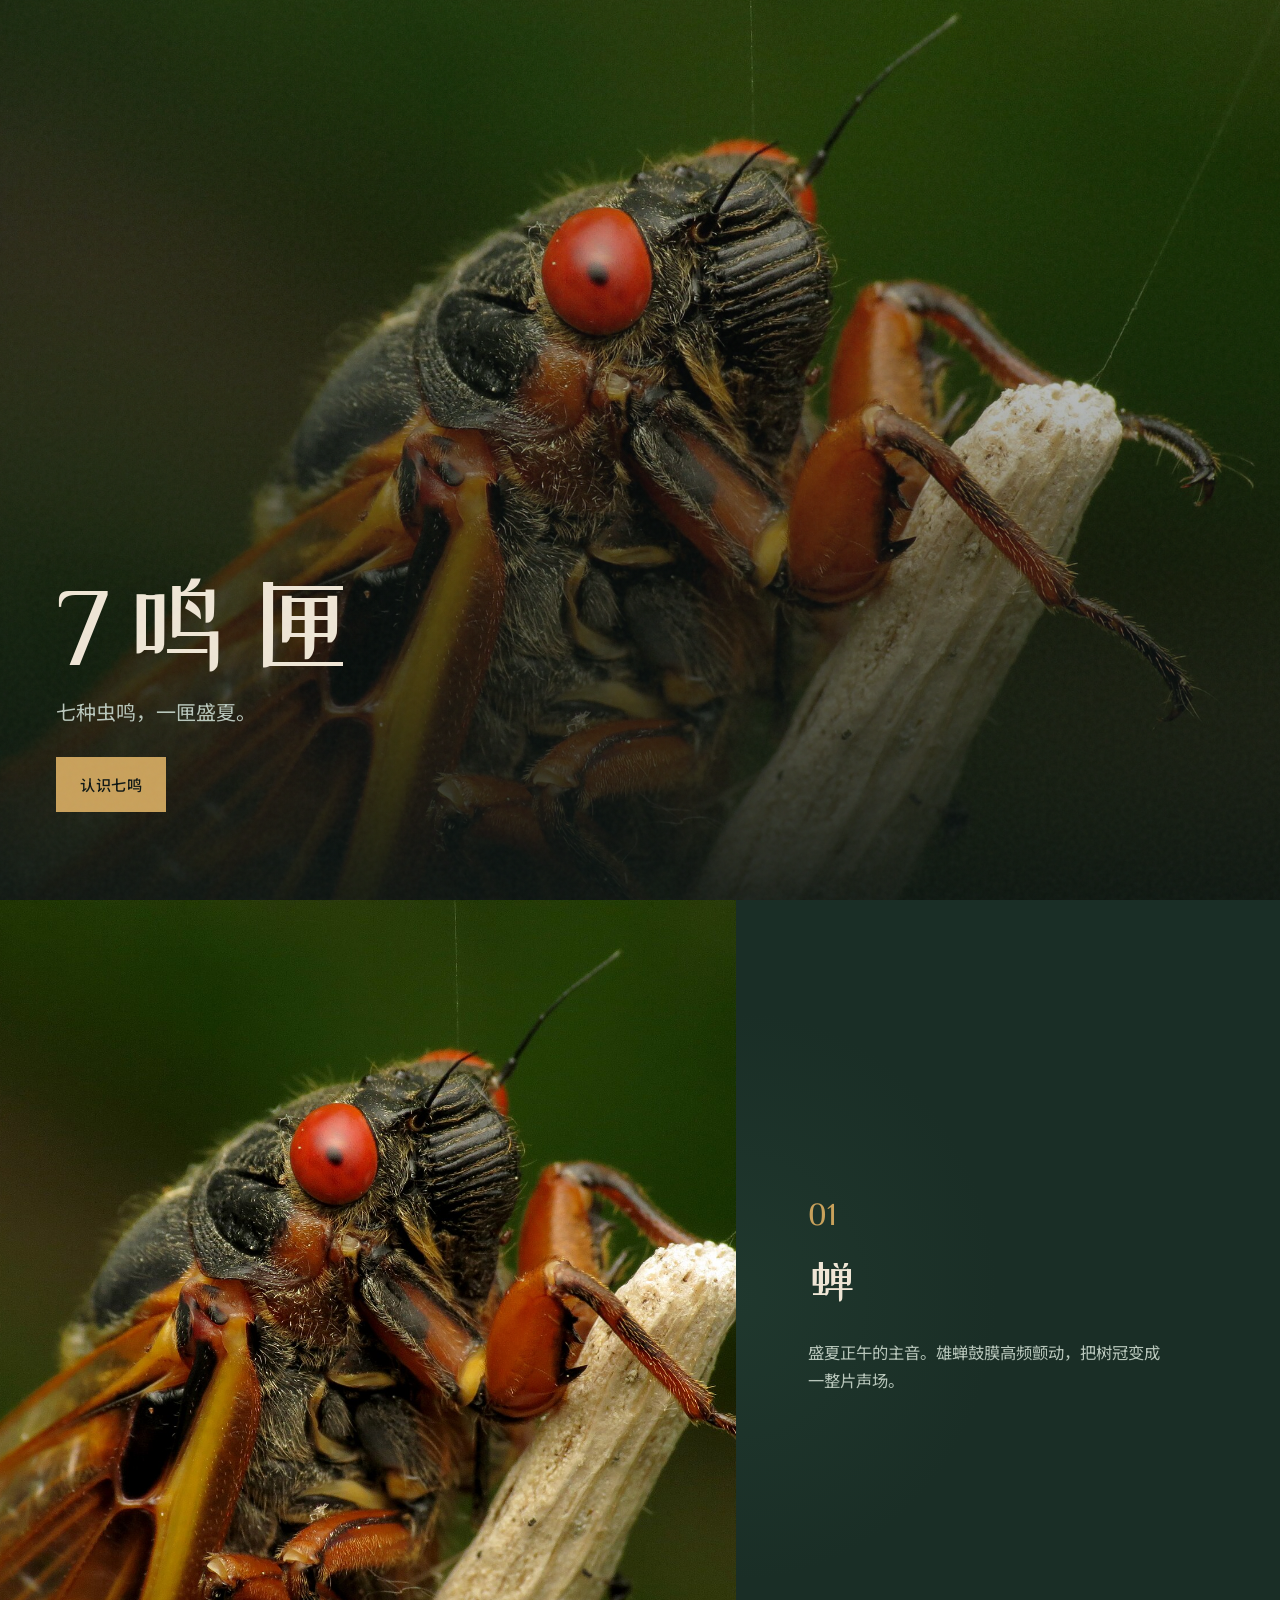
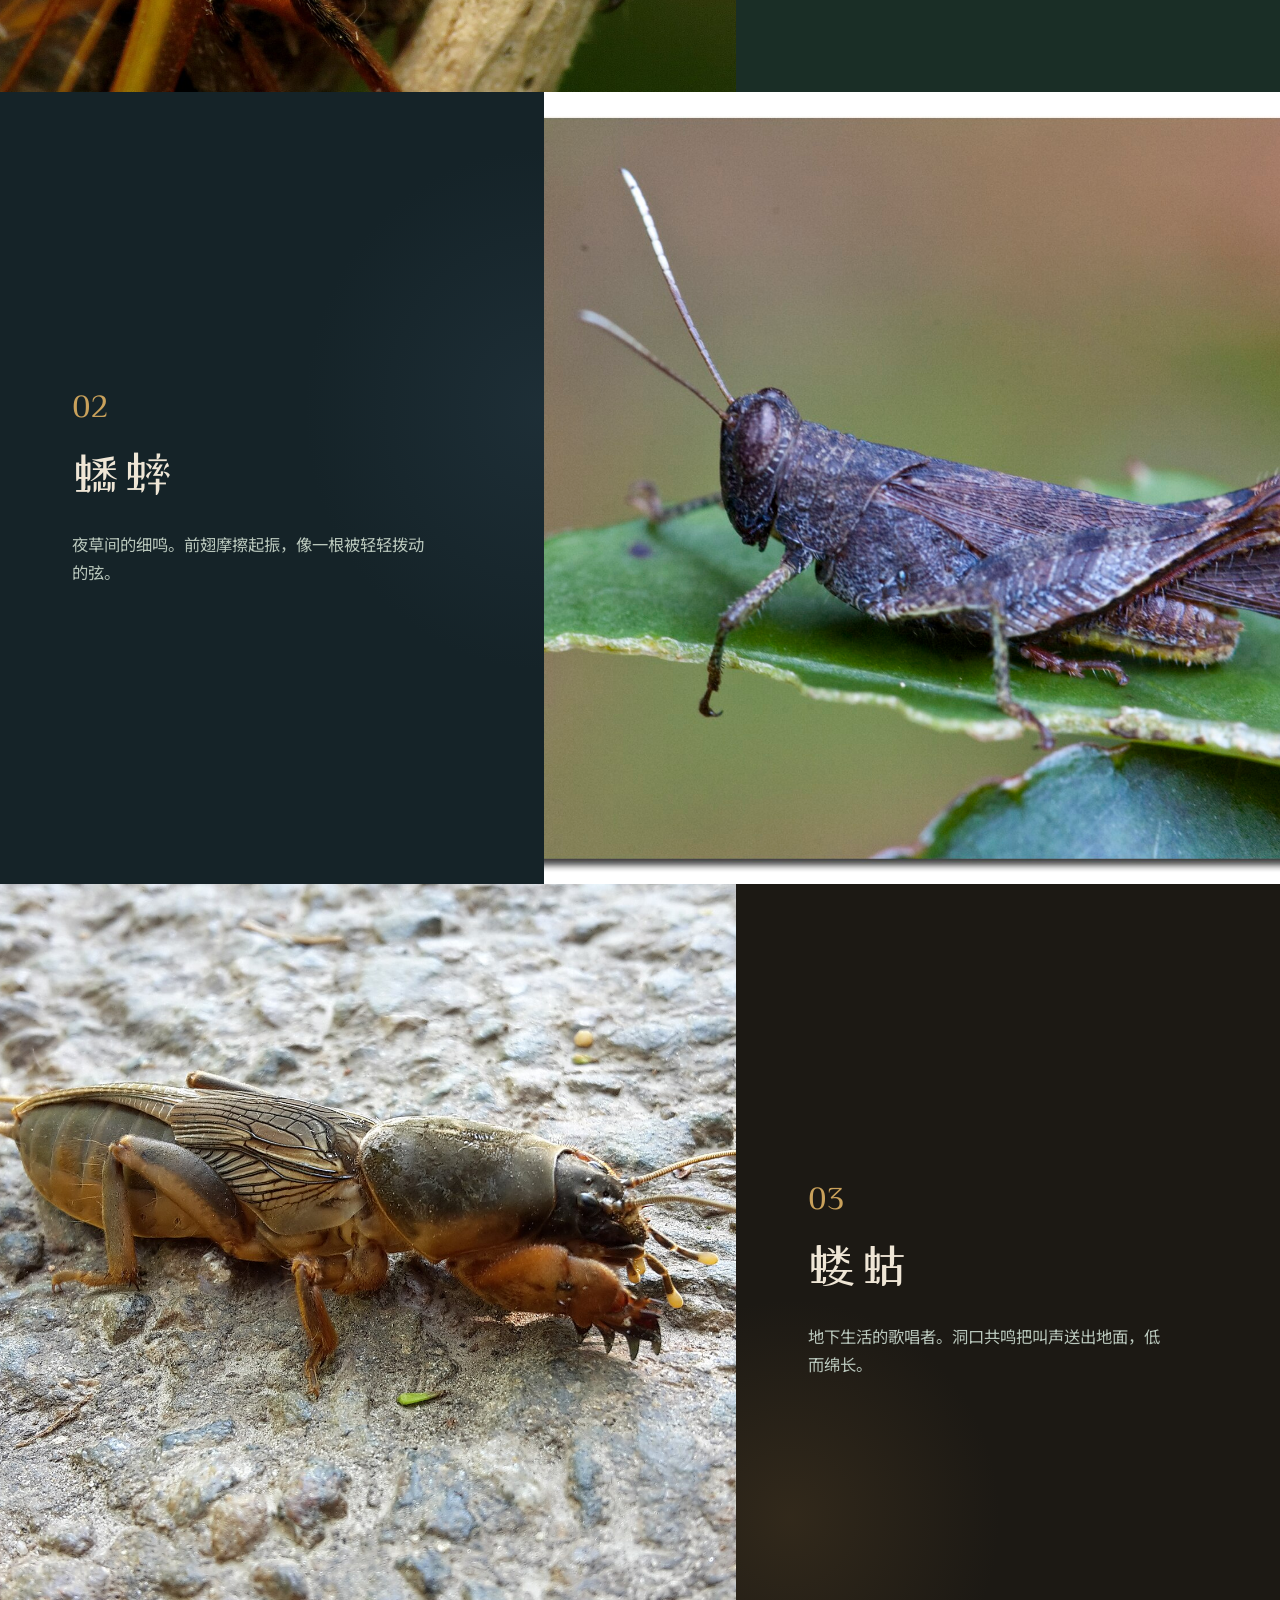
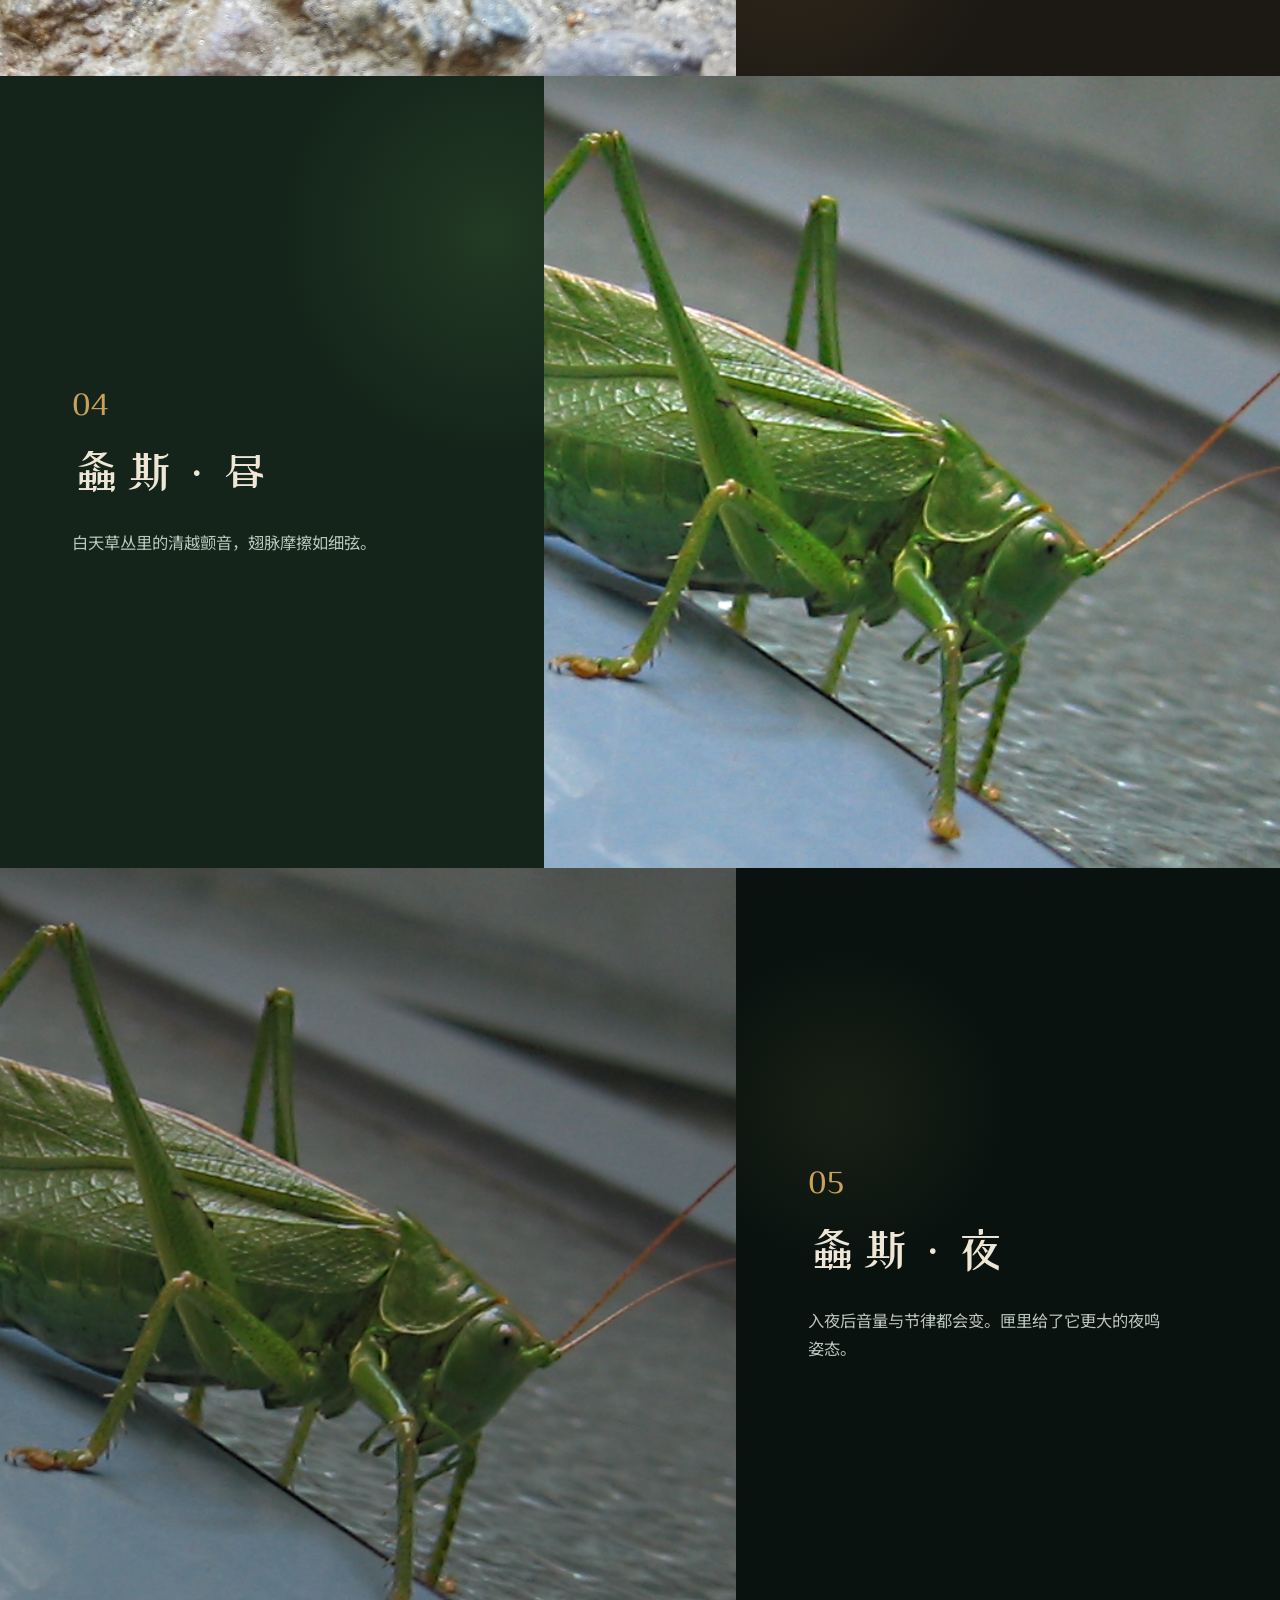
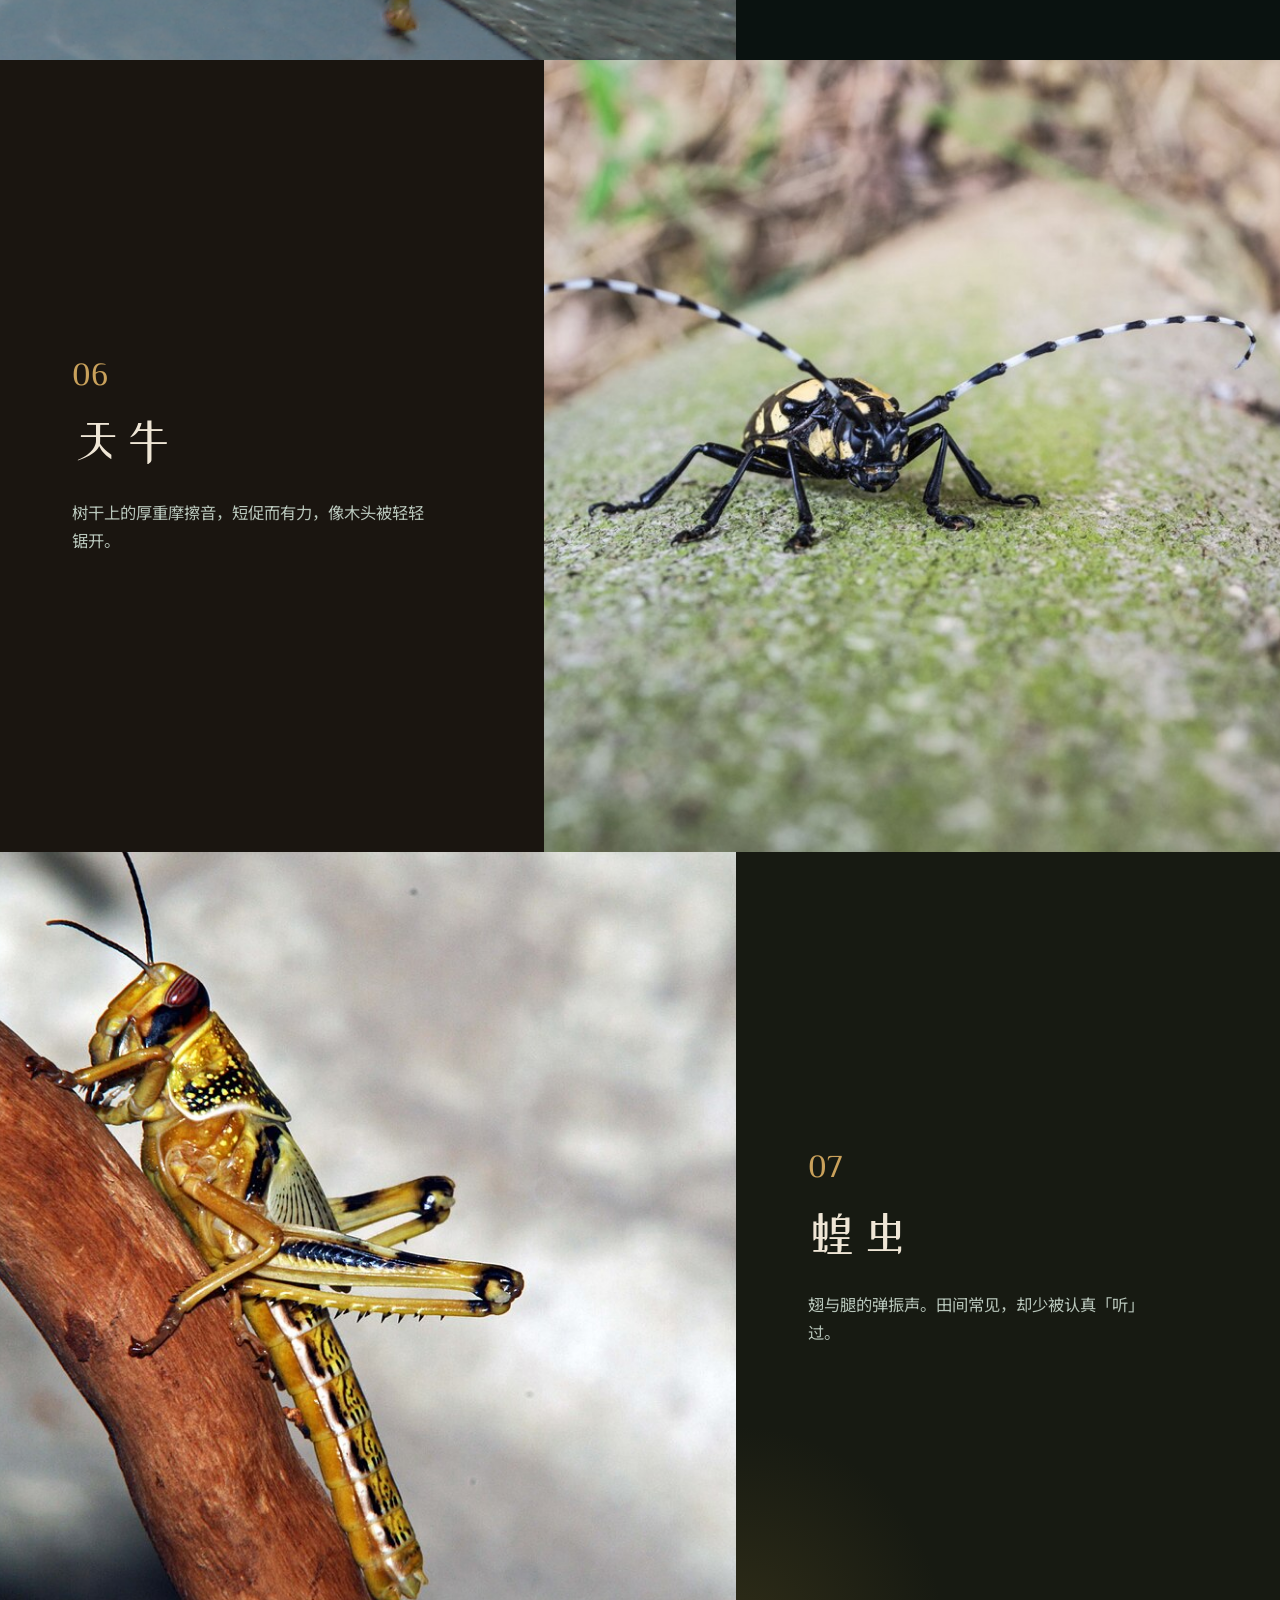
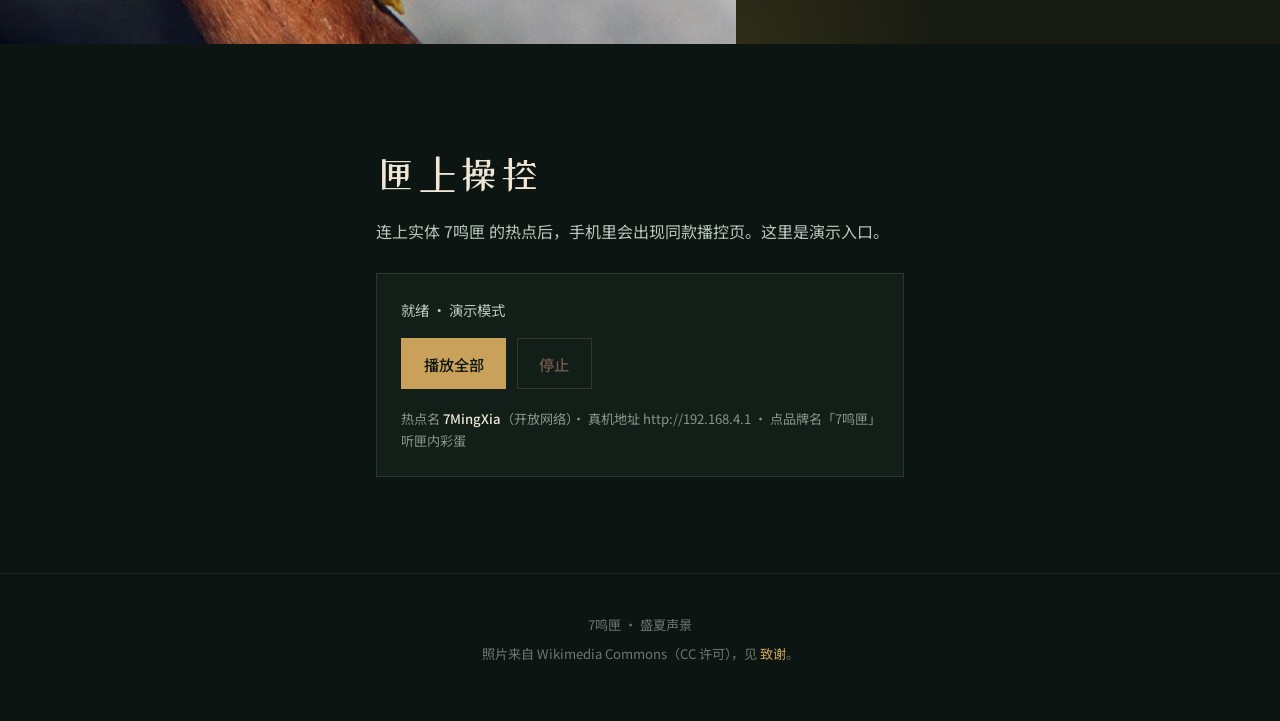
==== index.html @ 06024508 "Publish 7鸣匣 Cloudflare static site." ====
<!DOCTYPE html>
<html lang="zh-CN">
<head>
  <meta charset="UTF-8" />
  <meta name="viewport" content="width=device-width, initial-scale=1" />
  <meta name="description" content="7鸣匣 — 七种虫鸣的盛夏声景。认识蝉、蟋蟀、蝼蛄、螽斯、天牛与蝗虫。" />
  <title>7鸣匣</title>
  <link rel="preconnect" href="https://fonts.googleapis.com" />
  <link rel="preconnect" href="https://fonts.gstatic.com" crossorigin />
  <link href="https://fonts.googleapis.com/css2?family=Noto+Sans+SC:wght@400;500;600&family=ZCOOL+XiaoWei&display=swap" rel="stylesheet" />
  <link rel="stylesheet" href="styles.css" />
</head>
<body>
  <div class="grain" aria-hidden="true"></div>

  <header class="hero">
    <div class="hero-media" aria-hidden="true">
      <img src="images/hero.jpg" alt="" class="hero-img" width="1600" height="1200" />
    </div>
    <div class="hero-veil" aria-hidden="true"></div>
    <div class="hero-copy">
      <h1 class="brand">7鸣匣</h1>
      <p class="lede">七种虫鸣，一匣盛夏。</p>
      <a class="cta" href="#gallery">认识七鸣</a>
    </div>
  </header>

  <main id="gallery">
    <section class="chapter reveal" data-tone="warm">
      <figure class="chapter-visual">
        <img src="images/cicada.jpg" alt="蝉的特写" loading="lazy" width="1600" height="1200" />
      </figure>
      <div class="chapter-text">
        <p class="idx">01</p>
        <h2>蝉</h2>
        <p>盛夏正午的主音。雄蝉鼓膜高频颤动，把树冠变成一整片声场。</p>
      </div>
    </section>

    <section class="chapter chapter-flip reveal" data-tone="cool">
      <figure class="chapter-visual">
        <img src="images/cricket.jpg" alt="蟋蟀" loading="lazy" width="1600" height="1200" />
      </figure>
      <div class="chapter-text">
        <p class="idx">02</p>
        <h2>蟋蟀</h2>
        <p>夜草间的细鸣。前翅摩擦起振，像一根被轻轻拨动的弦。</p>
      </div>
    </section>

    <section class="chapter reveal" data-tone="earth">
      <figure class="chapter-visual">
        <img src="images/mole.jpg" alt="蝼蛄" loading="lazy" width="1600" height="1200" />
      </figure>
      <div class="chapter-text">
        <p class="idx">03</p>
        <h2>蝼蛄</h2>
        <p>地下生活的歌唱者。洞口共鸣把叫声送出地面，低而绵长。</p>
      </div>
    </section>

    <section class="chapter chapter-flip reveal" data-tone="leaf">
      <figure class="chapter-visual">
        <img src="images/katydid.jpg" alt="螽斯（昼）" loading="lazy" width="1600" height="1200" />
      </figure>
      <div class="chapter-text">
        <p class="idx">04</p>
        <h2>螽斯 · 昼</h2>
        <p>白天草丛里的清越颤音，翅脉摩擦如细弦。</p>
      </div>
    </section>

    <section class="chapter reveal night" data-tone="night">
      <figure class="chapter-visual">
        <img src="images/katydid_night.jpg" alt="螽斯（夜）" loading="lazy" width="1600" height="1200" />
      </figure>
      <div class="chapter-text">
        <p class="idx">05</p>
        <h2>螽斯 · 夜</h2>
        <p>入夜后音量与节律都会变。匣里给了它更大的夜鸣姿态。</p>
      </div>
    </section>

    <section class="chapter chapter-flip reveal" data-tone="bark">
      <figure class="chapter-visual">
        <img src="images/longhorn.jpg" alt="天牛" loading="lazy" width="1600" height="1200" />
      </figure>
      <div class="chapter-text">
        <p class="idx">06</p>
        <h2>天牛</h2>
        <p>树干上的厚重摩擦音，短促而有力，像木头被轻轻锯开。</p>
      </div>
    </section>

    <section class="chapter reveal" data-tone="field">
      <figure class="chapter-visual">
        <img src="images/locust.jpg" alt="蝗虫" loading="lazy" width="1600" height="1200" />
      </figure>
      <div class="chapter-text">
        <p class="idx">07</p>
        <h2>蝗虫</h2>
        <p>翅与腿的弹振声。田间常见，却少被认真「听」过。</p>
      </div>
    </section>

    <section class="esp-lab reveal" id="esp" aria-label="匣上操控演示">
      <h2>匣上操控</h2>
      <p class="esp-lead">连上实体 7鸣匣 的热点后，手机里会出现同款播控页。这里是演示入口。</p>
      <div class="esp-panel" role="group" aria-label="演示播控">
        <p class="esp-status" id="esp-status">就绪 · 演示模式</p>
        <div class="esp-row">
          <button type="button" class="esp-btn esp-primary" id="esp-play-all">播放全部</button>
          <button type="button" class="esp-btn esp-ghost" id="esp-stop" disabled>停止</button>
        </div>
        <p class="esp-hint">热点名 <strong>7MingXia</strong>（开放网络）· 真机地址 http://192.168.4.1 · 点品牌名「7鸣匣」听匣内彩蛋</p>
      </div>
    </section>
  </main>

  <footer class="site-foot">
    <p>7鸣匣 · 盛夏声景</p>
    <p class="credits">照片来自 Wikimedia Commons（CC 许可），见 <a href="credits.html">致谢</a>。</p>
  </footer>

  <script src="app.js"></script>
</body>
</html>
---- styles.css ----
:root {
  --ink: #0d1512;
  --moss: #1a2e26;
  --sand: #efe6d6;
  --mist: #b9c7bc;
  --amber: #c9a15b;
  --bark: #2a2218;
  --ease: cubic-bezier(0.22, 1, 0.36, 1);
}

* {
  box-sizing: border-box;
  margin: 0;
  padding: 0;
}

html {
  scroll-behavior: smooth;
}

body {
  font-family: "Noto Sans SC", "PingFang SC", "Hiragino Sans GB", sans-serif;
  color: var(--sand);
  background: var(--ink);
  line-height: 1.7;
  overflow-x: hidden;
}

img {
  display: block;
  width: 100%;
  height: 100%;
  object-fit: cover;
}

.grain {
  position: fixed;
  inset: 0;
  pointer-events: none;
  z-index: 40;
  opacity: 0.045;
  background-image: url("data:image/svg+xml,%3Csvg viewBox='0 0 200 200' xmlns='http://www.w3.org/2000/svg'%3E%3Cfilter id='n'%3E%3CfeTurbulence type='fractalNoise' baseFrequency='0.85' numOctaves='4' stitchTiles='stitch'/%3E%3C/filter%3E%3Crect width='100%25' height='100%25' filter='url(%23n)'/%3E%3C/svg%3E");
}

/* —— Hero: one composition, full-bleed —— */
.hero {
  position: relative;
  min-height: 100svh;
  display: flex;
  align-items: flex-end;
  padding: clamp(1.75rem, 5vw, 3.5rem);
  padding-bottom: clamp(3rem, 12vh, 5.5rem);
  isolation: isolate;
}

.hero-media {
  position: absolute;
  inset: 0;
  z-index: 0;
  overflow: hidden;
}

.hero-img {
  transform: scale(1.08);
  animation: hero-drift 22s var(--ease) infinite alternate;
}

@keyframes hero-drift {
  from { transform: scale(1.08) translate3d(0, 0, 0); }
  to { transform: scale(1.14) translate3d(-1.5%, -1%, 0); }
}

.hero-veil {
  position: absolute;
  inset: 0;
  z-index: 1;
  background:
    linear-gradient(to top, rgba(13, 21, 18, 0.92) 0%, rgba(13, 21, 18, 0.45) 42%, rgba(13, 21, 18, 0.15) 70%, transparent 100%),
    linear-gradient(120deg, rgba(26, 46, 38, 0.35), transparent 50%);
}

.hero-copy {
  position: relative;
  z-index: 2;
  max-width: 28rem;
}

.brand {
  font-family: "ZCOOL XiaoWei", "Songti SC", serif;
  font-size: clamp(3.6rem, 15vw, 7rem);
  font-weight: 400;
  letter-spacing: 0.1em;
  line-height: 1;
  color: var(--sand);
  text-shadow: 0 2px 40px rgba(0, 0, 0, 0.35);
  animation: brand-in 1.1s var(--ease) both;
}

.lede {
  margin-top: 1.1rem;
  font-size: clamp(1.05rem, 2.4vw, 1.25rem);
  color: var(--mist);
  font-weight: 400;
  animation: brand-in 1.1s var(--ease) 0.12s both;
}

.cta {
  display: inline-block;
  margin-top: 1.75rem;
  padding: 0.9rem 1.5rem;
  background: var(--amber);
  color: var(--ink);
  text-decoration: none;
  font-weight: 500;
  font-size: 0.95rem;
  letter-spacing: 0.04em;
  transition: transform 0.2s var(--ease), background 0.2s;
  animation: brand-in 1.1s var(--ease) 0.22s both;
}

.cta:hover {
  background: #d9b36a;
  transform: translateY(-2px);
}

.cta:active {
  transform: scale(0.98);
}

@keyframes brand-in {
  from {
    opacity: 0;
    transform: translateY(18px);
  }
  to {
    opacity: 1;
    transform: translateY(0);
  }
}

/* —— Chapters: photo + text, not cards —— */
.chapter {
  display: grid;
  grid-template-columns: 1.15fr 0.85fr;
  min-height: min(88vh, 52rem);
  background: var(--ink);
}

.chapter-flip {
  direction: rtl;
}

.chapter-flip > * {
  direction: ltr;
}

.chapter-visual {
  position: relative;
  min-height: 22rem;
  overflow: hidden;
}

.chapter-visual img {
  transition: transform 1.4s var(--ease);
}

.chapter.reveal.is-in .chapter-visual img {
  transform: scale(1.04);
}

.chapter-text {
  display: flex;
  flex-direction: column;
  justify-content: center;
  padding: clamp(2rem, 6vw, 4.5rem);
  background:
    radial-gradient(ellipse 80% 60% at 0% 50%, rgba(42, 74, 60, 0.35), transparent 60%),
    var(--moss);
}

.chapter[data-tone="cool"] .chapter-text {
  background:
    radial-gradient(ellipse 80% 60% at 100% 40%, rgba(40, 60, 72, 0.45), transparent 55%),
    #152328;
}

.chapter[data-tone="earth"] .chapter-text {
  background:
    radial-gradient(ellipse 70% 50% at 10% 80%, rgba(90, 70, 40, 0.35), transparent 55%),
    #1c1914;
}

.chapter[data-tone="leaf"] .chapter-text {
  background:
    radial-gradient(ellipse 70% 50% at 90% 20%, rgba(55, 90, 50, 0.4), transparent 55%),
    #14241a;
}

.chapter.night .chapter-text {
  background:
    radial-gradient(ellipse 60% 40% at 20% 30%, rgba(80, 90, 40, 0.2), transparent 50%),
    #0a1210;
}

.chapter.night .chapter-visual img {
  filter: brightness(0.72) saturate(0.85) hue-rotate(-8deg);
}

.chapter[data-tone="bark"] .chapter-text {
  background: #1a1510;
}

.chapter[data-tone="field"] .chapter-text {
  background:
    radial-gradient(ellipse 70% 50% at 0% 100%, rgba(110, 95, 40, 0.28), transparent 55%),
    #171a12;
}

.idx {
  font-family: "ZCOOL XiaoWei", serif;
  font-size: 2rem;
  color: var(--amber);
  line-height: 1;
  margin-bottom: 0.75rem;
}

.chapter-text h2 {
  font-family: "ZCOOL XiaoWei", serif;
  font-size: clamp(2rem, 4.5vw, 3rem);
  font-weight: 400;
  letter-spacing: 0.06em;
  margin-bottom: 1rem;
}

.chapter-text p:not(.idx) {
  color: var(--mist);
  max-width: 22rem;
  font-size: 1.02rem;
}

.reveal {
  opacity: 0;
  transform: translateY(28px);
  transition: opacity 0.9s var(--ease), transform 0.9s var(--ease);
}

.reveal.is-in {
  opacity: 1;
  transform: translateY(0);
}

/* —— ESP demo panel (interactive → panel ok) —— */
.esp-lab {
  padding: clamp(3.5rem, 10vw, 6rem) clamp(1.5rem, 5vw, 3.5rem);
  max-width: 40rem;
  margin: 0 auto;
  text-align: left;
}

.esp-lab h2 {
  font-family: "ZCOOL XiaoWei", serif;
  font-size: clamp(1.9rem, 4vw, 2.5rem);
  font-weight: 400;
  margin-bottom: 0.6rem;
}

.esp-lead {
  color: var(--mist);
  margin-bottom: 1.75rem;
}

.esp-panel {
  padding: 1.5rem;
  background: rgba(20, 32, 26, 0.85);
  border: 1px solid rgba(197, 212, 203, 0.14);
}

.esp-status {
  font-size: 0.9rem;
  color: var(--mist);
  min-height: 1.4em;
  margin-bottom: 1rem;
}

.esp-row {
  display: flex;
  flex-wrap: wrap;
  gap: 0.65rem;
}

.esp-btn {
  appearance: none;
  border: 1px solid transparent;
  cursor: pointer;
  font-family: inherit;
  font-size: 0.95rem;
  font-weight: 500;
  padding: 0.85rem 1.35rem;
  transition: background 0.2s, color 0.2s, border-color 0.2s, transform 0.15s;
}

.esp-btn:active {
  transform: scale(0.98);
}

.esp-primary {
  background: var(--amber);
  color: var(--ink);
}

.esp-primary:hover {
  background: #d9b36a;
}

.esp-ghost {
  background: transparent;
  color: #e8a090;
  border-color: rgba(232, 160, 144, 0.4);
}

.esp-ghost:disabled {
  opacity: 0.45;
  cursor: not-allowed;
}

.esp-hint {
  margin-top: 1.15rem;
  font-size: 0.82rem;
  color: rgba(185, 199, 188, 0.7);
}

.esp-hint strong {
  color: var(--sand);
  font-weight: 500;
}

.site-foot {
  padding: 2.5rem clamp(1.5rem, 5vw, 3.5rem) 3.5rem;
  text-align: center;
  color: rgba(185, 199, 188, 0.55);
  font-size: 0.82rem;
  border-top: 1px solid rgba(197, 212, 203, 0.08);
}

.site-foot .credits {
  margin-top: 0.4rem;
}

.site-foot a {
  color: var(--amber);
  text-decoration: none;
}

.site-foot a:hover {
  text-decoration: underline;
}

@media (max-width: 860px) {
  .chapter,
  .chapter-flip {
    grid-template-columns: 1fr;
    direction: ltr;
    min-height: auto;
  }

  .chapter-visual {
    min-height: 55vw;
    max-height: 22rem;
  }
}

@media (prefers-reduced-motion: reduce) {
  .hero-img,
  .brand,
  .lede,
  .cta,
  .reveal,
  .chapter-visual img {
    animation: none !important;
    transition: none !important;
    opacity: 1 !important;
    transform: none !important;
  }
}
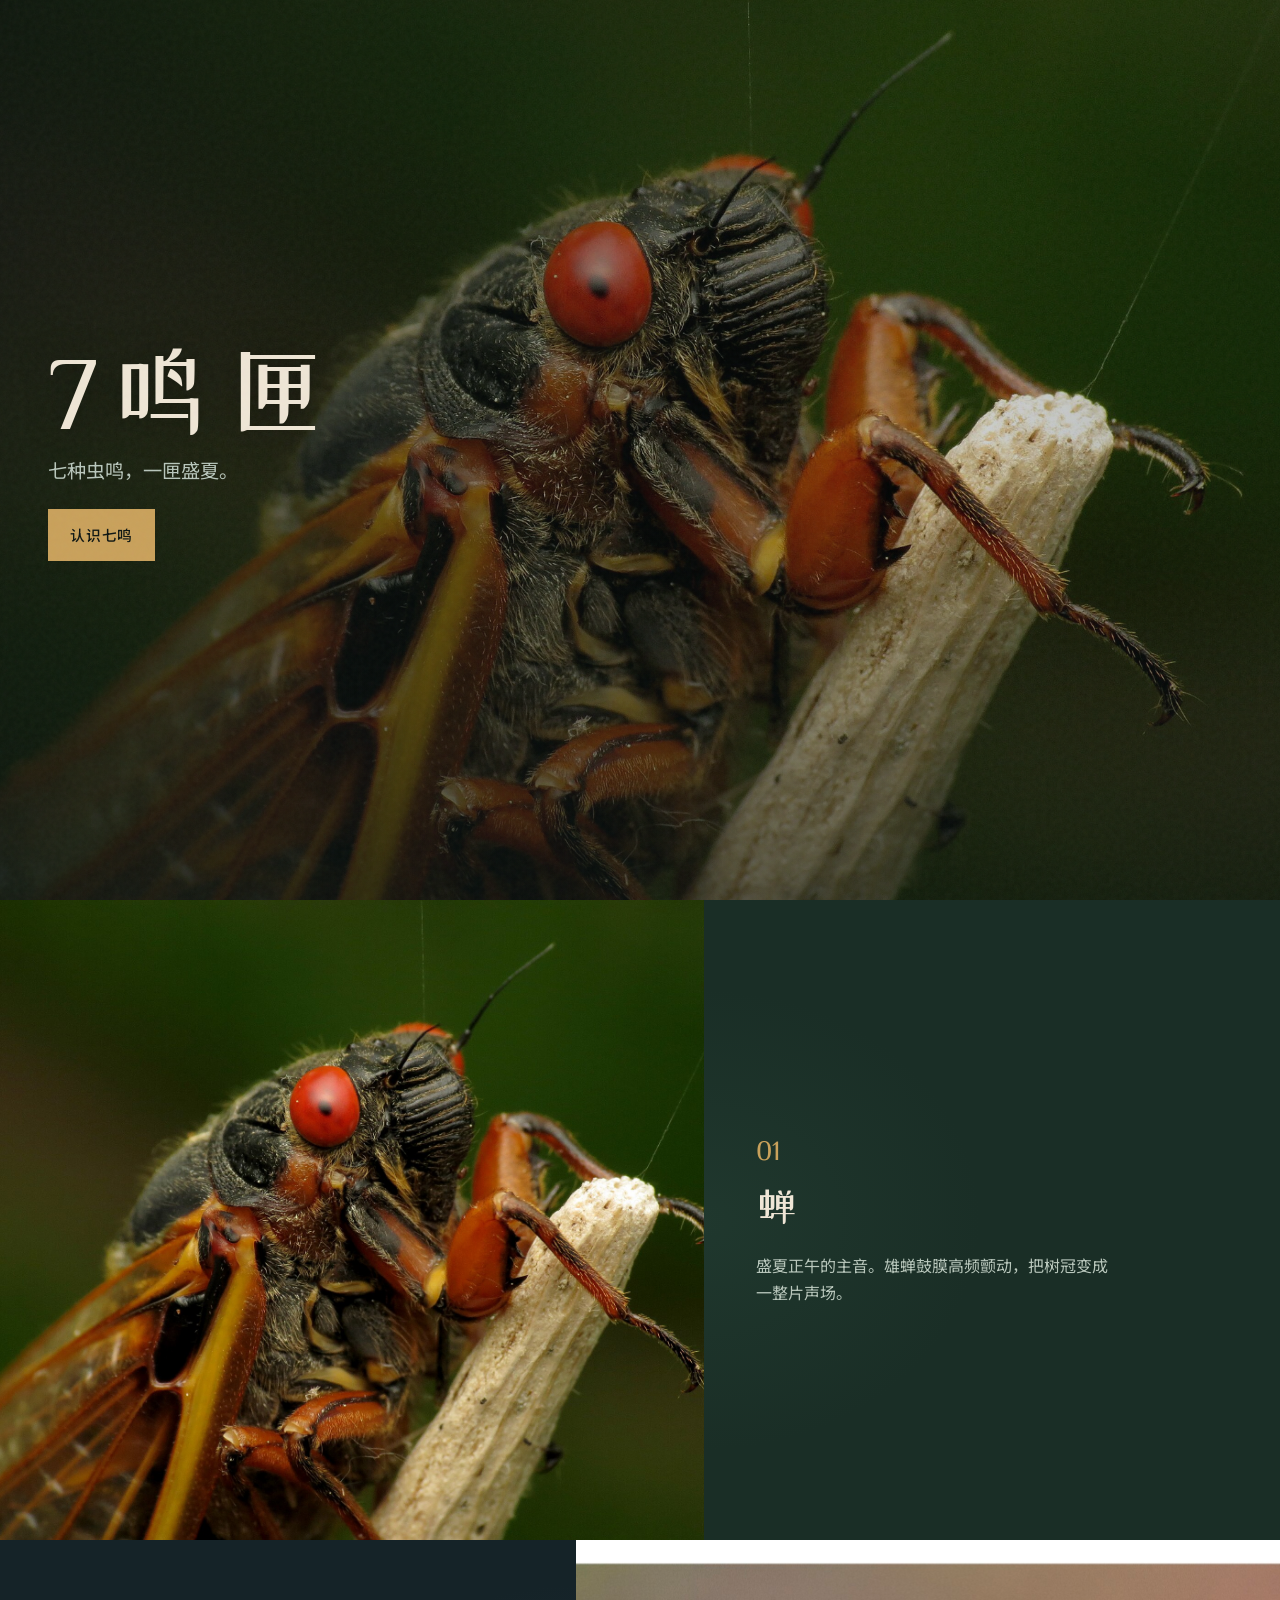
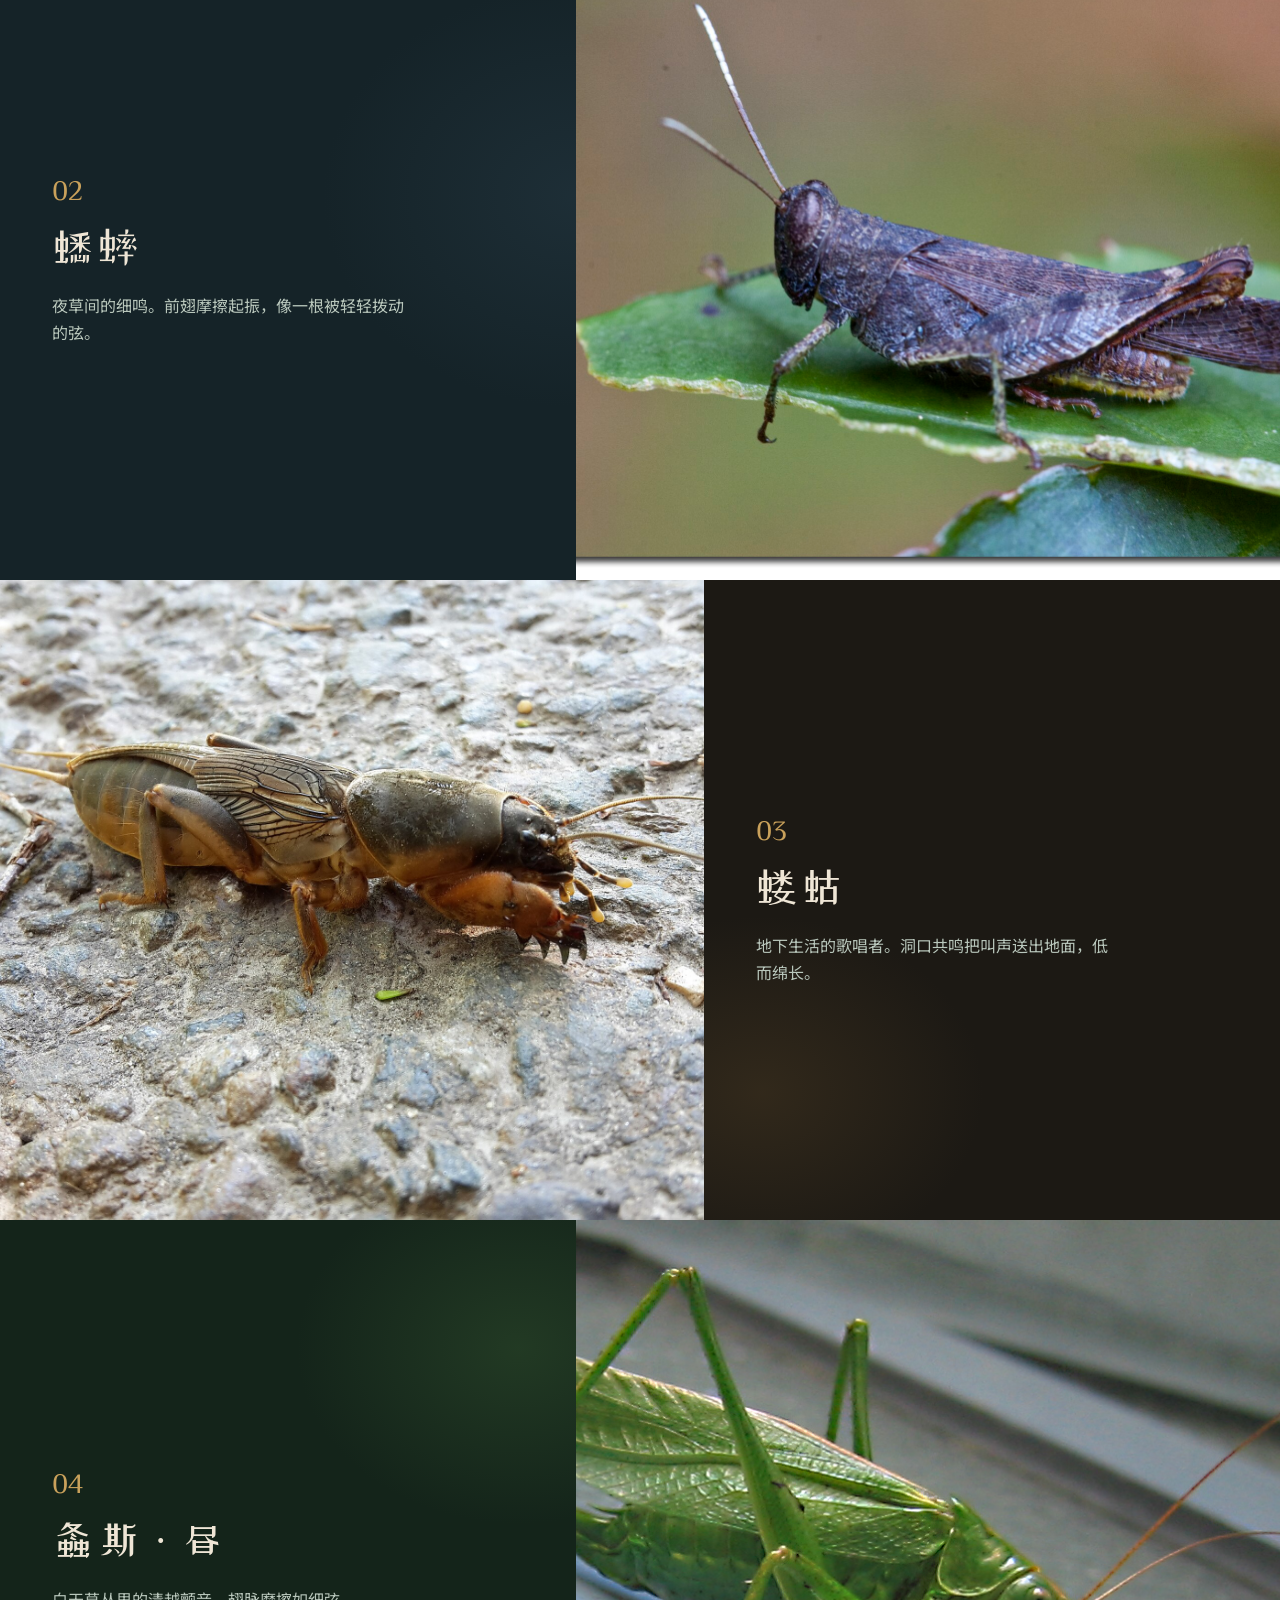
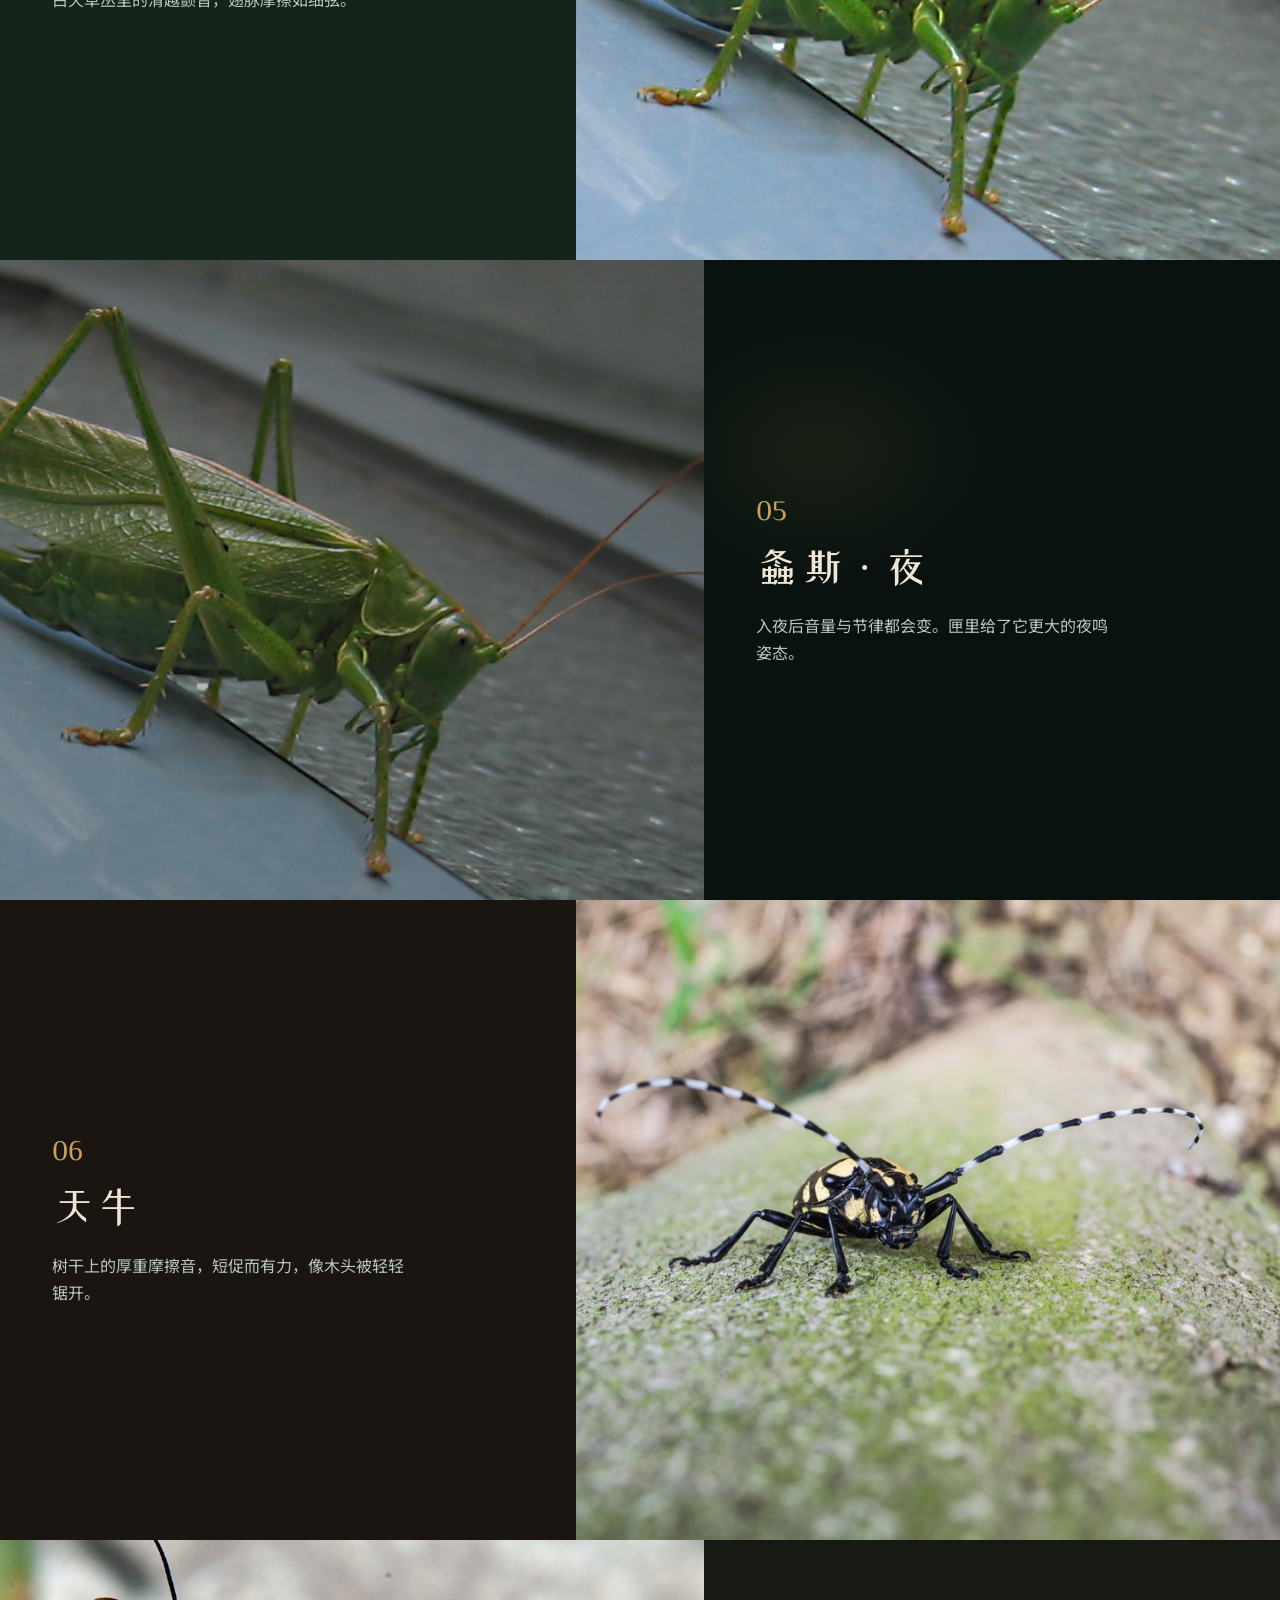
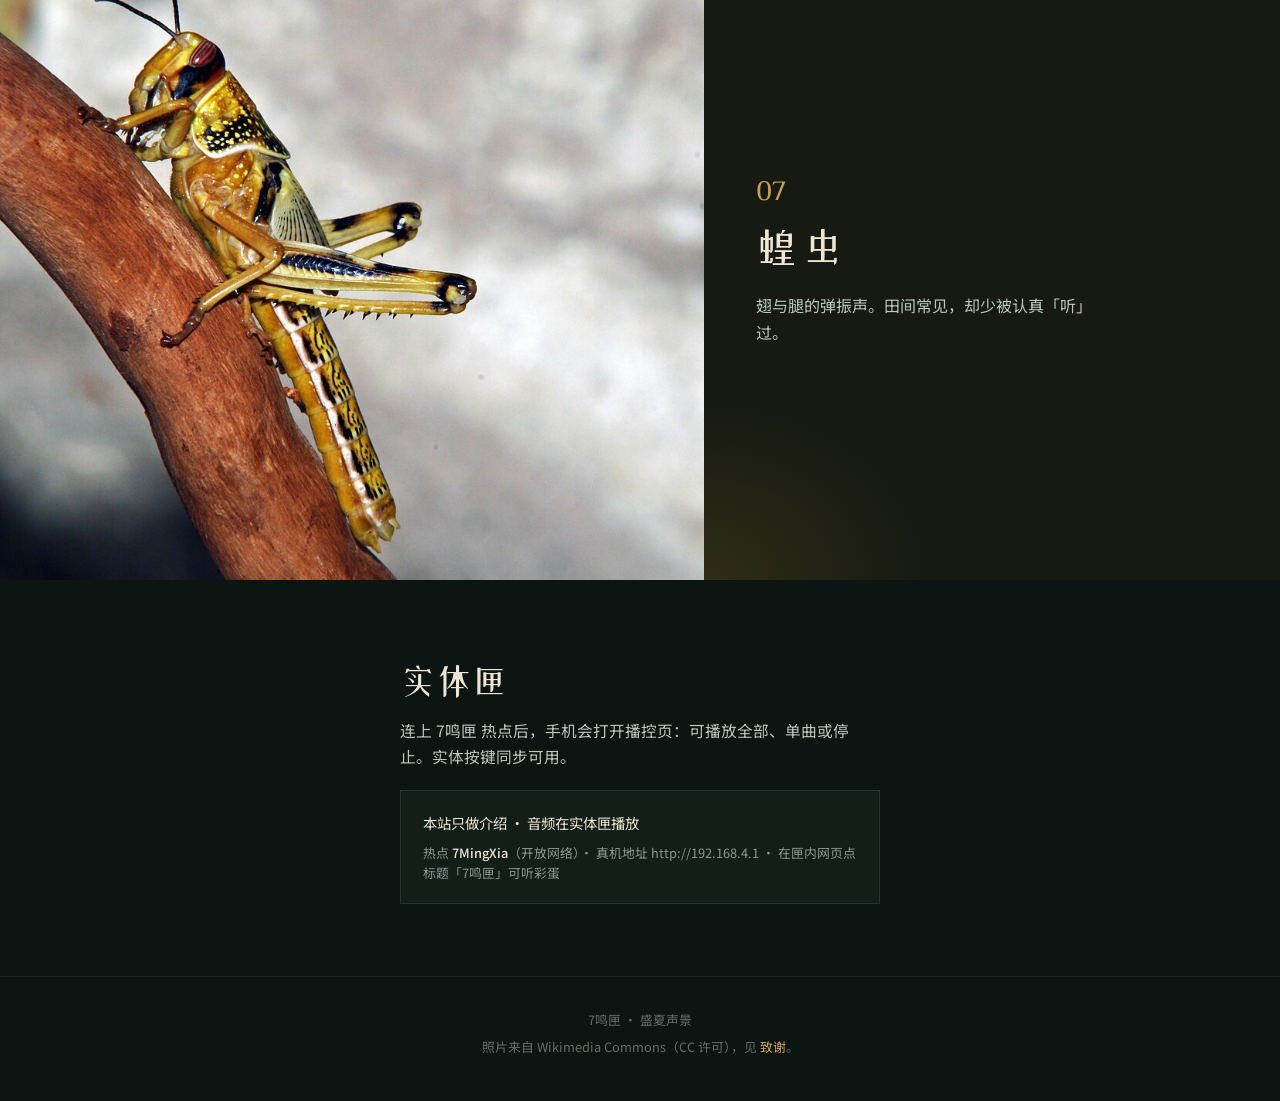
==== commit 1e234b57: "Tighten hero and gallery layout; simplify device section." ====
--- a/index.html
+++ b/index.html
@@ -103,16 +103,12 @@
       </div>
     </section>
 
-    <section class="esp-lab reveal" id="esp" aria-label="匣上操控演示">
-      <h2>匣上操控</h2>
-      <p class="esp-lead">连上实体 7鸣匣 的热点后，手机里会出现同款播控页。这里是演示入口。</p>
-      <div class="esp-panel" role="group" aria-label="演示播控">
-        <p class="esp-status" id="esp-status">就绪 · 演示模式</p>
-        <div class="esp-row">
-          <button type="button" class="esp-btn esp-primary" id="esp-play-all">播放全部</button>
-          <button type="button" class="esp-btn esp-ghost" id="esp-stop" disabled>停止</button>
-        </div>
-        <p class="esp-hint">热点名 <strong>7MingXia</strong>（开放网络）· 真机地址 http://192.168.4.1 · 点品牌名「7鸣匣」听匣内彩蛋</p>
+    <section class="esp-lab reveal" id="esp" aria-label="实体匣">
+      <h2>实体匣</h2>
+      <p class="esp-lead">连上 7鸣匣 热点后，手机会打开播控页：可播放全部、单曲或停止。实体按键同步可用。</p>
+      <div class="esp-panel" role="group" aria-label="连接说明">
+        <p class="esp-status" id="esp-status">本站只做介绍 · 音频在实体匣播放</p>
+        <p class="esp-hint">热点 <strong>7MingXia</strong>（开放网络）· 真机地址 http://192.168.4.1 · 在匣内网页点标题「7鸣匣」可听彩蛋</p>
       </div>
     </section>
   </main>
--- a/styles.css
+++ b/styles.css
@@ -4,7 +4,6 @@
   --sand: #efe6d6;
   --mist: #b9c7bc;
   --amber: #c9a15b;
-  --bark: #2a2218;
   --ease: cubic-bezier(0.22, 1, 0.36, 1);
 }
 
@@ -22,7 +21,7 @@
   font-family: "Noto Sans SC", "PingFang SC", "Hiragino Sans GB", sans-serif;
   color: var(--sand);
   background: var(--ink);
-  line-height: 1.7;
+  line-height: 1.65;
   overflow-x: hidden;
 }
 
@@ -38,18 +37,17 @@
   inset: 0;
   pointer-events: none;
   z-index: 40;
-  opacity: 0.045;
+  opacity: 0.04;
   background-image: url("data:image/svg+xml,%3Csvg viewBox='0 0 200 200' xmlns='http://www.w3.org/2000/svg'%3E%3Cfilter id='n'%3E%3CfeTurbulence type='fractalNoise' baseFrequency='0.85' numOctaves='4' stitchTiles='stitch'/%3E%3C/filter%3E%3Crect width='100%25' height='100%25' filter='url(%23n)'/%3E%3C/svg%3E");
 }
 
-/* —— Hero: one composition, full-bleed —— */
+/* Hero: full-bleed photo + brand mid-frame (no empty lower strip) */
 .hero {
   position: relative;
   min-height: 100svh;
   display: flex;
-  align-items: flex-end;
-  padding: clamp(1.75rem, 5vw, 3.5rem);
-  padding-bottom: clamp(3rem, 12vh, 5.5rem);
+  align-items: center;
+  padding: clamp(1.5rem, 5vw, 3rem);
   isolation: isolate;
 }
 
@@ -61,13 +59,14 @@
 }
 
 .hero-img {
-  transform: scale(1.08);
-  animation: hero-drift 22s var(--ease) infinite alternate;
+  object-position: center 35%;
+  transform: scale(1.06);
+  animation: hero-drift 24s var(--ease) infinite alternate;
 }
 
 @keyframes hero-drift {
-  from { transform: scale(1.08) translate3d(0, 0, 0); }
-  to { transform: scale(1.14) translate3d(-1.5%, -1%, 0); }
+  from { transform: scale(1.06) translate3d(0, 0, 0); }
+  to { transform: scale(1.12) translate3d(-1.2%, -0.8%, 0); }
 }
 
 .hero-veil {
@@ -75,47 +74,47 @@
   inset: 0;
   z-index: 1;
   background:
-    linear-gradient(to top, rgba(13, 21, 18, 0.92) 0%, rgba(13, 21, 18, 0.45) 42%, rgba(13, 21, 18, 0.15) 70%, transparent 100%),
-    linear-gradient(120deg, rgba(26, 46, 38, 0.35), transparent 50%);
+    linear-gradient(105deg, rgba(13, 21, 18, 0.78) 0%, rgba(13, 21, 18, 0.42) 42%, rgba(13, 21, 18, 0.2) 70%, rgba(13, 21, 18, 0.35) 100%),
+    linear-gradient(to top, rgba(13, 21, 18, 0.55) 0%, transparent 45%);
 }
 
 .hero-copy {
   position: relative;
   z-index: 2;
-  max-width: 28rem;
+  max-width: 26rem;
 }
 
 .brand {
   font-family: "ZCOOL XiaoWei", "Songti SC", serif;
-  font-size: clamp(3.6rem, 15vw, 7rem);
+  font-size: clamp(3.8rem, 14vw, 6.5rem);
   font-weight: 400;
   letter-spacing: 0.1em;
-  line-height: 1;
+  line-height: 0.98;
   color: var(--sand);
-  text-shadow: 0 2px 40px rgba(0, 0, 0, 0.35);
-  animation: brand-in 1.1s var(--ease) both;
+  text-shadow: 0 2px 36px rgba(0, 0, 0, 0.4);
+  animation: brand-in 1s var(--ease) both;
 }
 
 .lede {
-  margin-top: 1.1rem;
-  font-size: clamp(1.05rem, 2.4vw, 1.25rem);
+  margin-top: 0.85rem;
+  font-size: clamp(1.05rem, 2.2vw, 1.2rem);
   color: var(--mist);
   font-weight: 400;
-  animation: brand-in 1.1s var(--ease) 0.12s both;
+  animation: brand-in 1s var(--ease) 0.1s both;
 }
 
 .cta {
   display: inline-block;
-  margin-top: 1.75rem;
-  padding: 0.9rem 1.5rem;
+  margin-top: 1.4rem;
+  padding: 0.85rem 1.4rem;
   background: var(--amber);
   color: var(--ink);
   text-decoration: none;
   font-weight: 500;
-  font-size: 0.95rem;
+  font-size: 0.92rem;
   letter-spacing: 0.04em;
   transition: transform 0.2s var(--ease), background 0.2s;
-  animation: brand-in 1.1s var(--ease) 0.22s both;
+  animation: brand-in 1s var(--ease) 0.18s both;
 }
 
 .cta:hover {
@@ -130,7 +129,7 @@
 @keyframes brand-in {
   from {
     opacity: 0;
-    transform: translateY(18px);
+    transform: translateY(14px);
   }
   to {
     opacity: 1;
@@ -138,11 +137,11 @@
   }
 }
 
-/* —— Chapters: photo + text, not cards —— */
+/* Chapters */
 .chapter {
   display: grid;
-  grid-template-columns: 1.15fr 0.85fr;
-  min-height: min(88vh, 52rem);
+  grid-template-columns: 1.1fr 0.9fr;
+  min-height: min(72vh, 40rem);
   background: var(--ink);
 }
 
@@ -156,23 +155,23 @@
 
 .chapter-visual {
   position: relative;
-  min-height: 22rem;
+  min-height: 18rem;
   overflow: hidden;
 }
 
 .chapter-visual img {
-  transition: transform 1.4s var(--ease);
+  transition: transform 1.3s var(--ease);
 }
 
 .chapter.reveal.is-in .chapter-visual img {
-  transform: scale(1.04);
+  transform: scale(1.03);
 }
 
 .chapter-text {
   display: flex;
   flex-direction: column;
   justify-content: center;
-  padding: clamp(2rem, 6vw, 4.5rem);
+  padding: clamp(1.75rem, 5vw, 3.25rem);
   background:
     radial-gradient(ellipse 80% 60% at 0% 50%, rgba(42, 74, 60, 0.35), transparent 60%),
     var(--moss);
@@ -218,30 +217,30 @@
 
 .idx {
   font-family: "ZCOOL XiaoWei", serif;
-  font-size: 2rem;
+  font-size: 1.75rem;
   color: var(--amber);
   line-height: 1;
-  margin-bottom: 0.75rem;
+  margin-bottom: 0.55rem;
 }
 
 .chapter-text h2 {
   font-family: "ZCOOL XiaoWei", serif;
-  font-size: clamp(2rem, 4.5vw, 3rem);
+  font-size: clamp(1.85rem, 4vw, 2.6rem);
   font-weight: 400;
   letter-spacing: 0.06em;
-  margin-bottom: 1rem;
+  margin-bottom: 0.75rem;
 }
 
 .chapter-text p:not(.idx) {
   color: var(--mist);
   max-width: 22rem;
-  font-size: 1.02rem;
+  font-size: 1rem;
 }
 
 .reveal {
   opacity: 0;
-  transform: translateY(28px);
-  transition: opacity 0.9s var(--ease), transform 0.9s var(--ease);
+  transform: translateY(22px);
+  transition: opacity 0.85s var(--ease), transform 0.85s var(--ease);
 }
 
 .reveal.is-in {
@@ -249,84 +248,41 @@
   transform: translateY(0);
 }
 
-/* —— ESP demo panel (interactive → panel ok) —— */
 .esp-lab {
-  padding: clamp(3.5rem, 10vw, 6rem) clamp(1.5rem, 5vw, 3.5rem);
-  max-width: 40rem;
+  padding: clamp(2.75rem, 8vw, 4.5rem) clamp(1.35rem, 5vw, 3rem);
+  max-width: 36rem;
   margin: 0 auto;
-  text-align: left;
 }
 
 .esp-lab h2 {
   font-family: "ZCOOL XiaoWei", serif;
-  font-size: clamp(1.9rem, 4vw, 2.5rem);
+  font-size: clamp(1.7rem, 3.5vw, 2.2rem);
   font-weight: 400;
-  margin-bottom: 0.6rem;
+  margin-bottom: 0.5rem;
 }
 
 .esp-lead {
   color: var(--mist);
-  margin-bottom: 1.75rem;
+  margin-bottom: 1.25rem;
+  font-size: 0.98rem;
 }
 
 .esp-panel {
-  padding: 1.5rem;
-  background: rgba(20, 32, 26, 0.85);
-  border: 1px solid rgba(197, 212, 203, 0.14);
+  padding: 1.25rem 1.35rem;
+  background: rgba(20, 32, 26, 0.9);
+  border: 1px solid rgba(197, 212, 203, 0.12);
 }
 
 .esp-status {
   font-size: 0.9rem;
-  color: var(--mist);
-  min-height: 1.4em;
-  margin-bottom: 1rem;
-}
-
-.esp-row {
-  display: flex;
-  flex-wrap: wrap;
-  gap: 0.65rem;
-}
-
-.esp-btn {
-  appearance: none;
-  border: 1px solid transparent;
-  cursor: pointer;
-  font-family: inherit;
-  font-size: 0.95rem;
-  font-weight: 500;
-  padding: 0.85rem 1.35rem;
-  transition: background 0.2s, color 0.2s, border-color 0.2s, transform 0.15s;
-}
-
-.esp-btn:active {
-  transform: scale(0.98);
-}
-
-.esp-primary {
-  background: var(--amber);
-  color: var(--ink);
-}
-
-.esp-primary:hover {
-  background: #d9b36a;
-}
-
-.esp-ghost {
-  background: transparent;
-  color: #e8a090;
-  border-color: rgba(232, 160, 144, 0.4);
-}
-
-.esp-ghost:disabled {
-  opacity: 0.45;
-  cursor: not-allowed;
+  color: var(--sand);
+  margin-bottom: 0.55rem;
 }
 
 .esp-hint {
-  margin-top: 1.15rem;
-  font-size: 0.82rem;
-  color: rgba(185, 199, 188, 0.7);
+  font-size: 0.8rem;
+  color: rgba(185, 199, 188, 0.72);
+  line-height: 1.55;
 }
 
 .esp-hint strong {
@@ -335,15 +291,15 @@
 }
 
 .site-foot {
-  padding: 2.5rem clamp(1.5rem, 5vw, 3.5rem) 3.5rem;
+  padding: 2rem clamp(1.35rem, 5vw, 3rem) 2.75rem;
   text-align: center;
-  color: rgba(185, 199, 188, 0.55);
-  font-size: 0.82rem;
+  color: rgba(185, 199, 188, 0.5);
+  font-size: 0.8rem;
   border-top: 1px solid rgba(197, 212, 203, 0.08);
 }
 
 .site-foot .credits {
-  margin-top: 0.4rem;
+  margin-top: 0.35rem;
 }
 
 .site-foot a {
@@ -356,6 +312,16 @@
 }
 
 @media (max-width: 860px) {
+  .hero {
+    align-items: flex-end;
+    padding-bottom: clamp(2.5rem, 10vh, 4rem);
+  }
+
+  .hero-veil {
+    background:
+      linear-gradient(to top, rgba(13, 21, 18, 0.88) 0%, rgba(13, 21, 18, 0.4) 48%, rgba(13, 21, 18, 0.15) 100%);
+  }
+
   .chapter,
   .chapter-flip {
     grid-template-columns: 1fr;
@@ -364,8 +330,12 @@
   }
 
   .chapter-visual {
-    min-height: 55vw;
-    max-height: 22rem;
+    min-height: 48vw;
+    max-height: 18rem;
+  }
+
+  .chapter-text {
+    padding: 1.5rem 1.25rem 1.85rem;
   }
 }
 
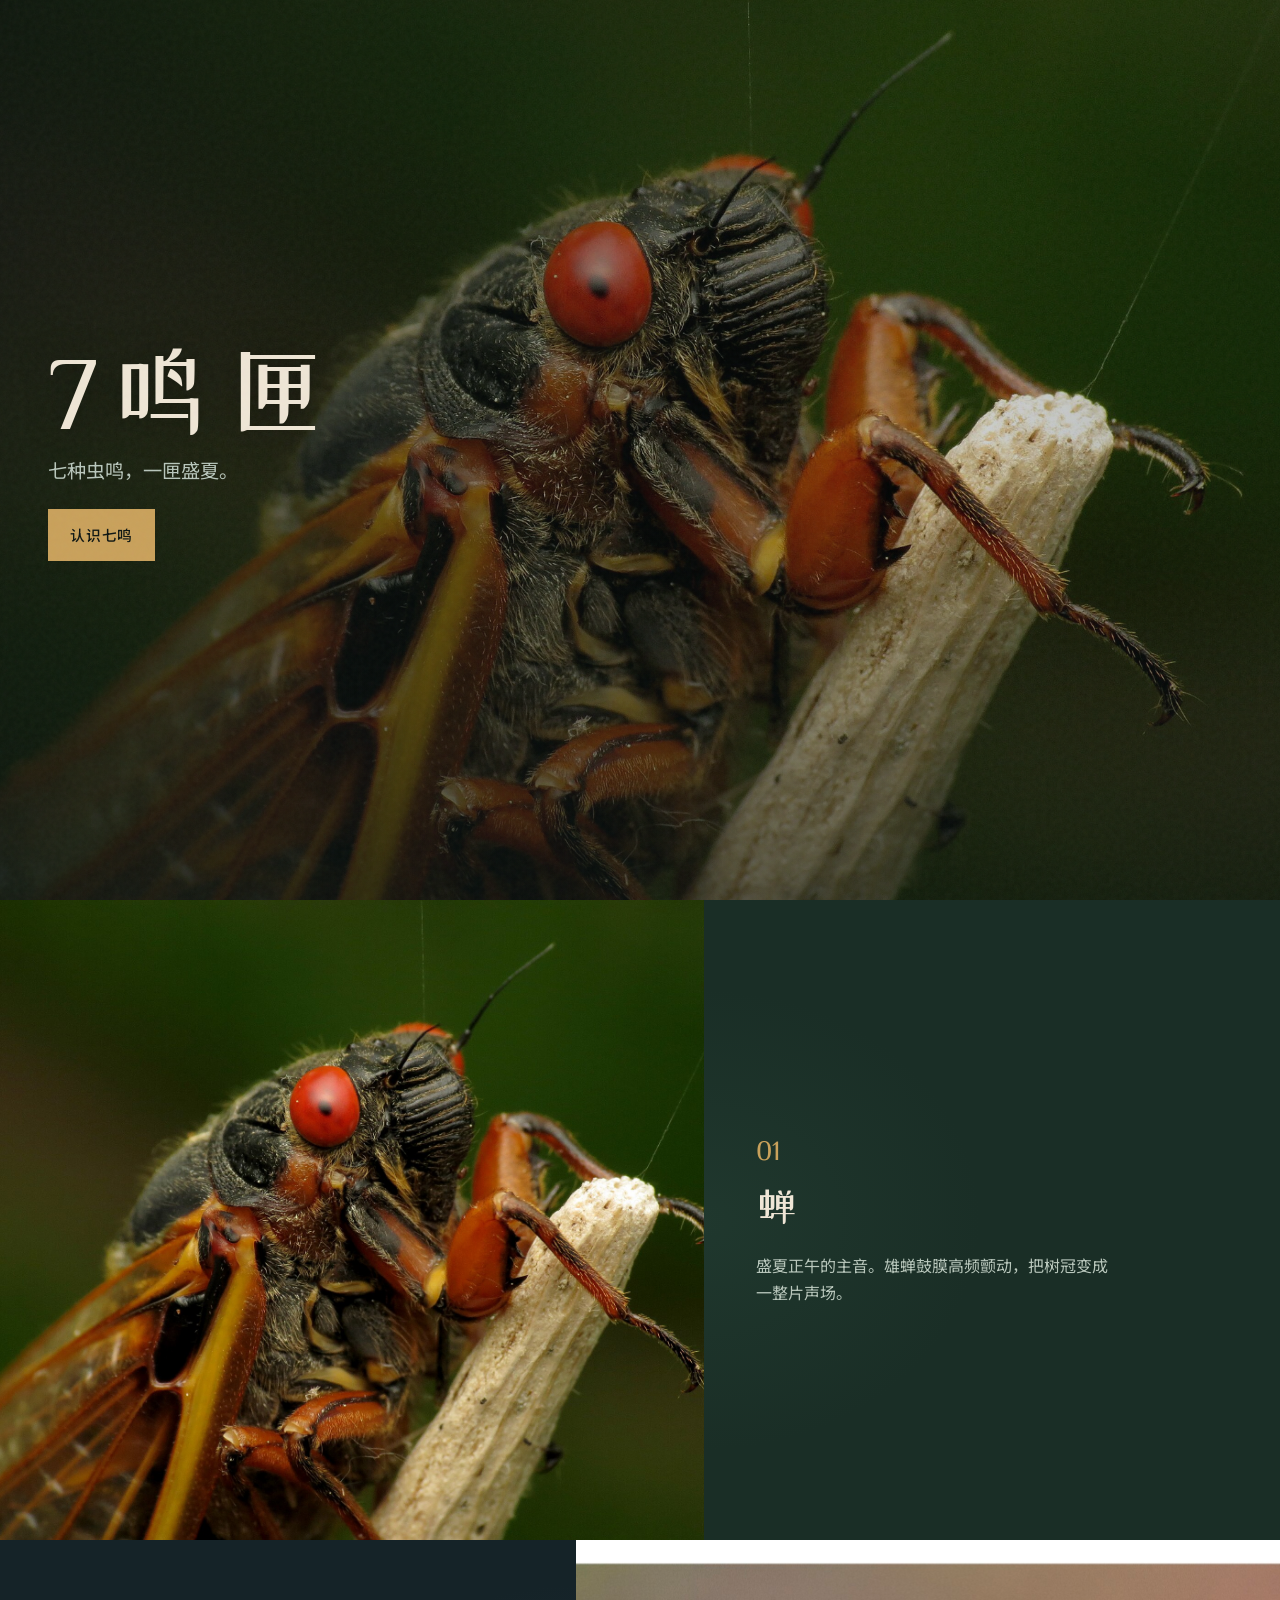
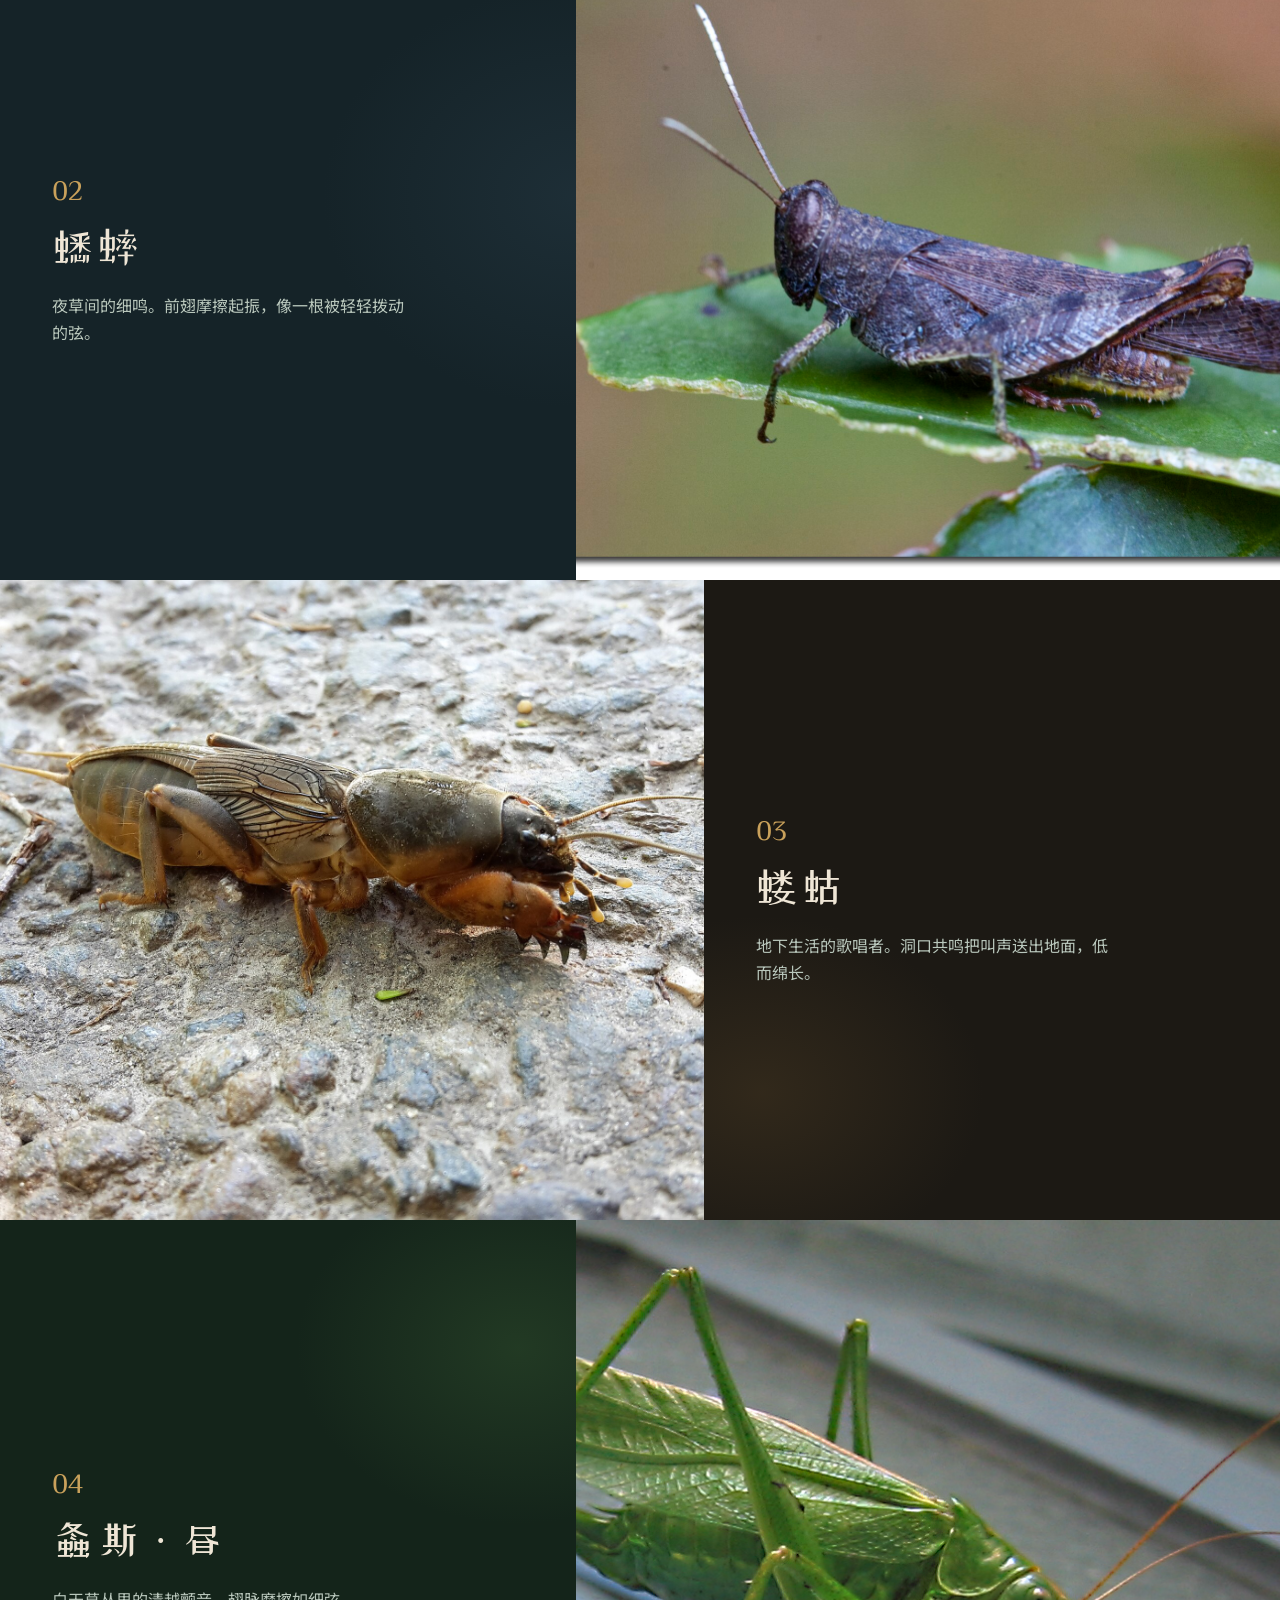
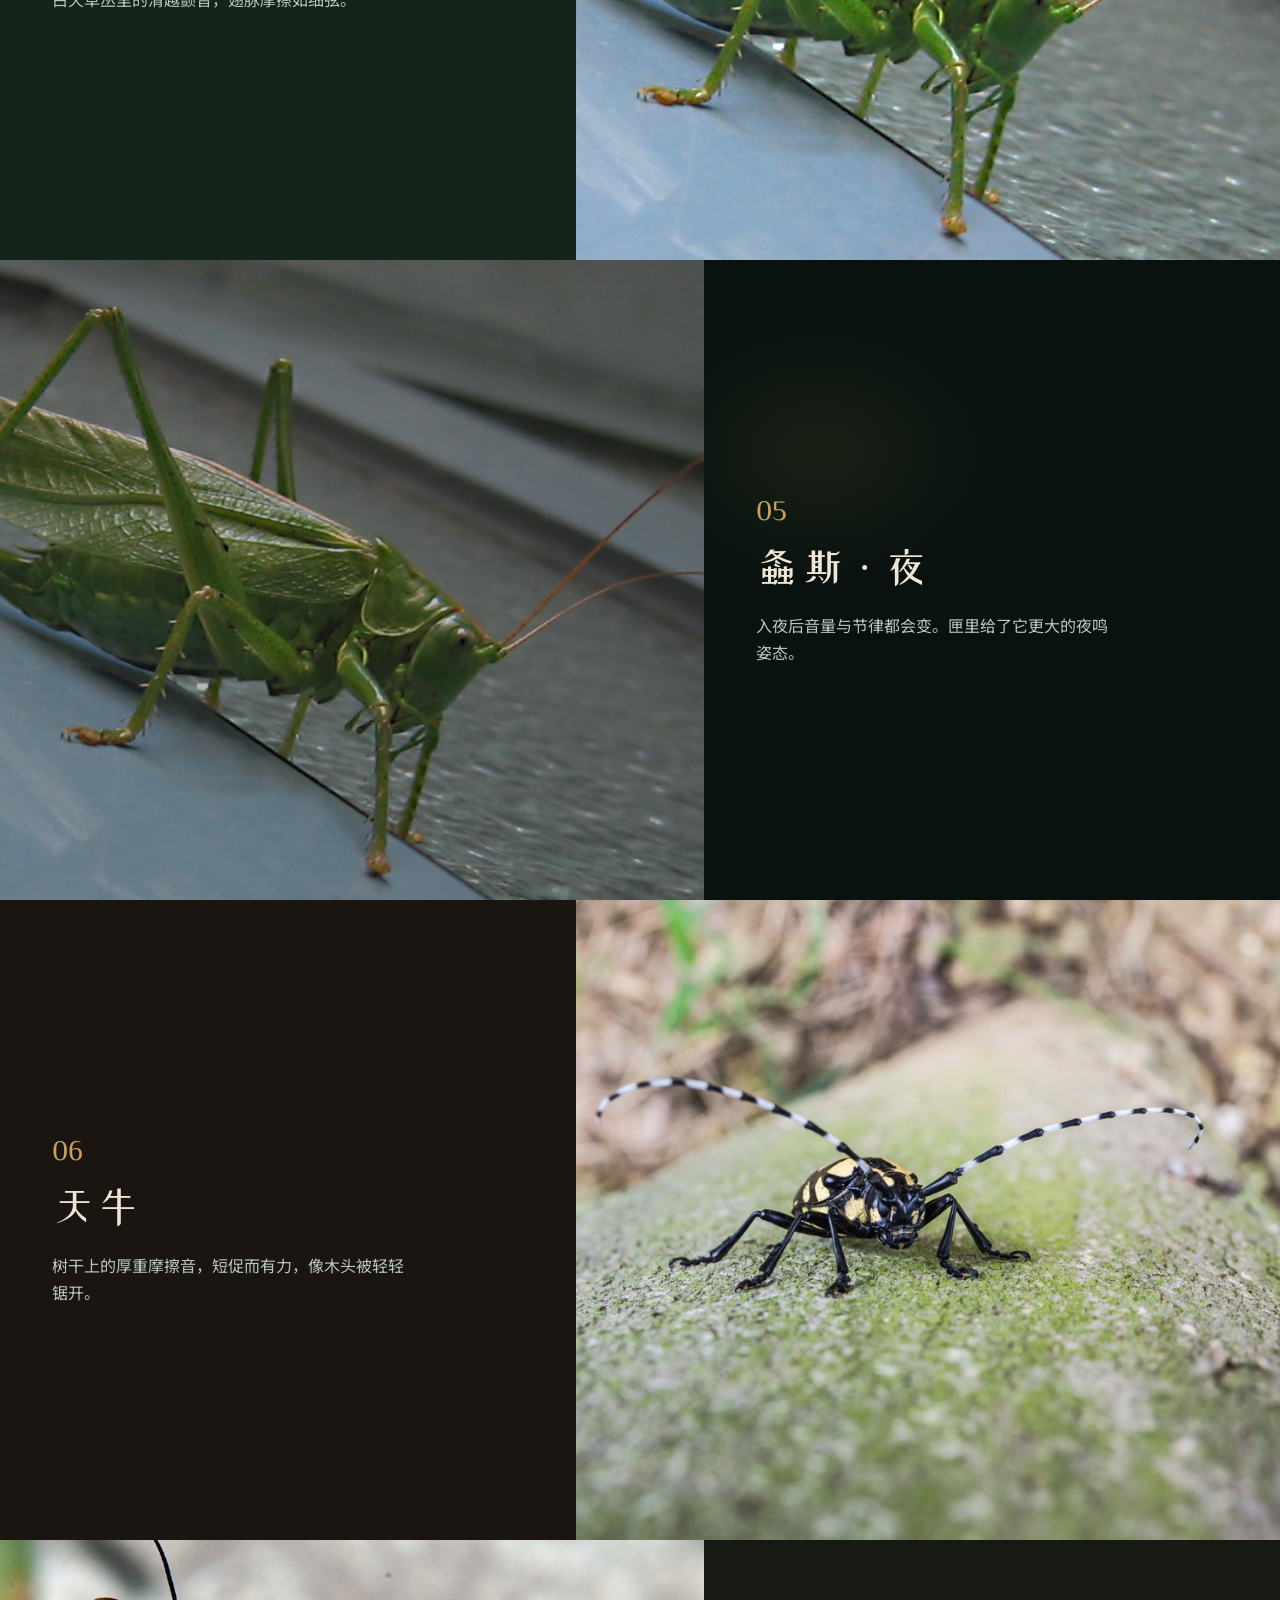
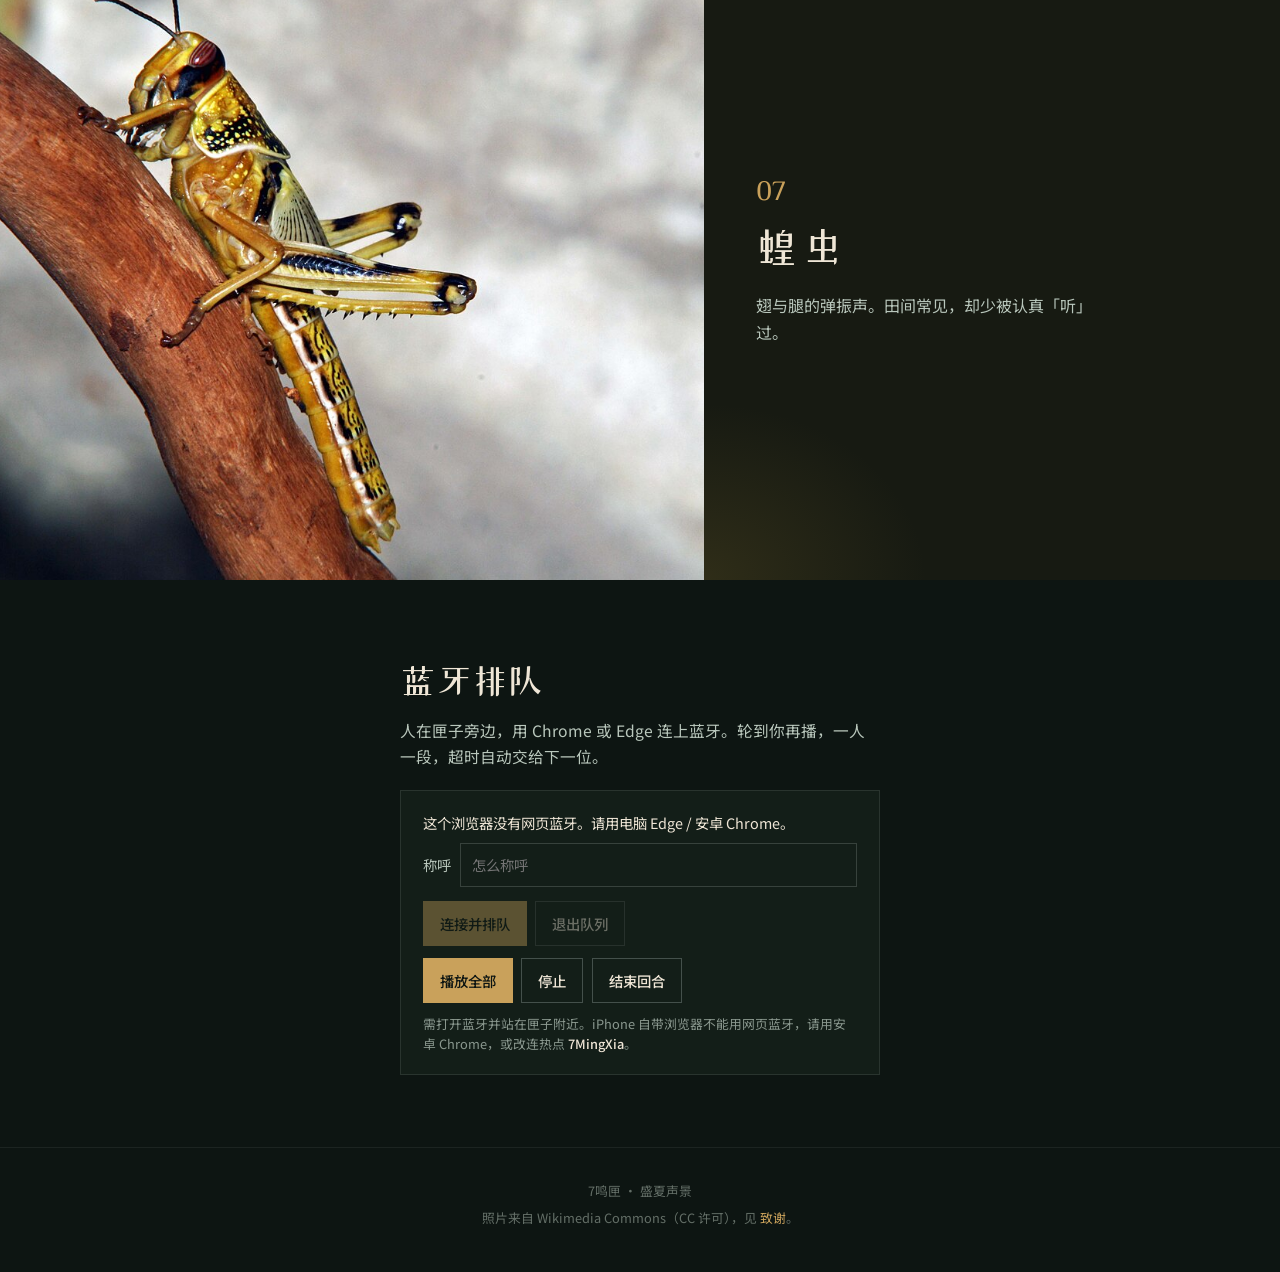
==== commit dc10425f: "Add Bluetooth queue controls for the physical box." ====
--- a/index.html
+++ b/index.html
@@ -103,12 +103,25 @@
       </div>
     </section>
 
-    <section class="esp-lab reveal" id="esp" aria-label="实体匣">
-      <h2>实体匣</h2>
-      <p class="esp-lead">连上 7鸣匣 热点后，手机会打开播控页：可播放全部、单曲或停止。实体按键同步可用。</p>
-      <div class="esp-panel" role="group" aria-label="连接说明">
-        <p class="esp-status" id="esp-status">本站只做介绍 · 音频在实体匣播放</p>
-        <p class="esp-hint">热点 <strong>7MingXia</strong>（开放网络）· 真机地址 http://192.168.4.1 · 在匣内网页点标题「7鸣匣」可听彩蛋</p>
+    <section class="esp-lab reveal" id="esp" aria-label="蓝牙排队">
+      <h2>蓝牙排队</h2>
+      <p class="esp-lead">人在匣子旁边，用 Chrome 或 Edge 连上蓝牙。轮到你再播，一人一段，超时自动交给下一位。</p>
+      <div class="esp-panel">
+        <p class="esp-status" id="esp-status">未连接</p>
+        <label class="esp-name">称呼
+          <input id="esp-nick" maxlength="6" placeholder="怎么称呼" autocomplete="nickname" />
+        </label>
+        <div class="esp-row">
+          <button type="button" class="esp-btn esp-primary" id="esp-join">连接并排队</button>
+          <button type="button" class="esp-btn esp-ghost" id="esp-leave" disabled>退出队列</button>
+        </div>
+        <div class="esp-row" id="esp-ctrl" hidden>
+          <button type="button" class="esp-btn esp-primary" id="esp-play">播放全部</button>
+          <button type="button" class="esp-btn esp-ghost" id="esp-stop">停止</button>
+          <button type="button" class="esp-btn esp-ghost" id="esp-done">结束回合</button>
+        </div>
+        <div class="esp-tracks" id="esp-tracks" hidden></div>
+        <p class="esp-hint">需打开蓝牙并站在匣子附近。iPhone 自带浏览器不能用网页蓝牙，请用安卓 Chrome，或改连热点 <strong>7MingXia</strong>。</p>
       </div>
     </section>
   </main>
--- a/styles.css
+++ b/styles.css
@@ -290,6 +290,78 @@
   font-weight: 500;
 }
 
+.esp-name {
+  display: flex;
+  align-items: center;
+  gap: 0.6rem;
+  margin-bottom: 0.9rem;
+  color: var(--mist);
+  font-size: 0.9rem;
+}
+
+.esp-name input {
+  flex: 1;
+  background: transparent;
+  border: 1px solid rgba(197, 212, 203, 0.2);
+  color: var(--sand);
+  font: inherit;
+  padding: 0.55rem 0.7rem;
+}
+
+.esp-row {
+  display: flex;
+  flex-wrap: wrap;
+  gap: 0.55rem;
+}
+
+.esp-row + .esp-row,
+.esp-tracks {
+  margin-top: 0.7rem;
+}
+
+.esp-btn {
+  appearance: none;
+  border: 1px solid transparent;
+  cursor: pointer;
+  font-family: inherit;
+  font-size: 0.9rem;
+  font-weight: 500;
+  padding: 0.7rem 1rem;
+}
+
+.esp-btn:disabled {
+  opacity: 0.4;
+  cursor: not-allowed;
+}
+
+.esp-primary {
+  background: var(--amber);
+  color: var(--ink);
+}
+
+.esp-ghost {
+  background: transparent;
+  color: var(--sand);
+  border-color: rgba(197, 212, 203, 0.28);
+}
+
+.esp-tracks {
+  display: flex;
+  flex-wrap: wrap;
+  gap: 0.4rem;
+}
+
+.esp-tracks button {
+  appearance: none;
+  background: transparent;
+  border: 1px solid rgba(201, 161, 91, 0.4);
+  color: var(--amber);
+  font: inherit;
+  font-size: 0.8rem;
+  padding: 0.4rem 0.65rem;
+  cursor: pointer;
+}
+
 .site-foot {
   padding: 2rem clamp(1.35rem, 5vw, 3rem) 2.75rem;
   text-align: center;
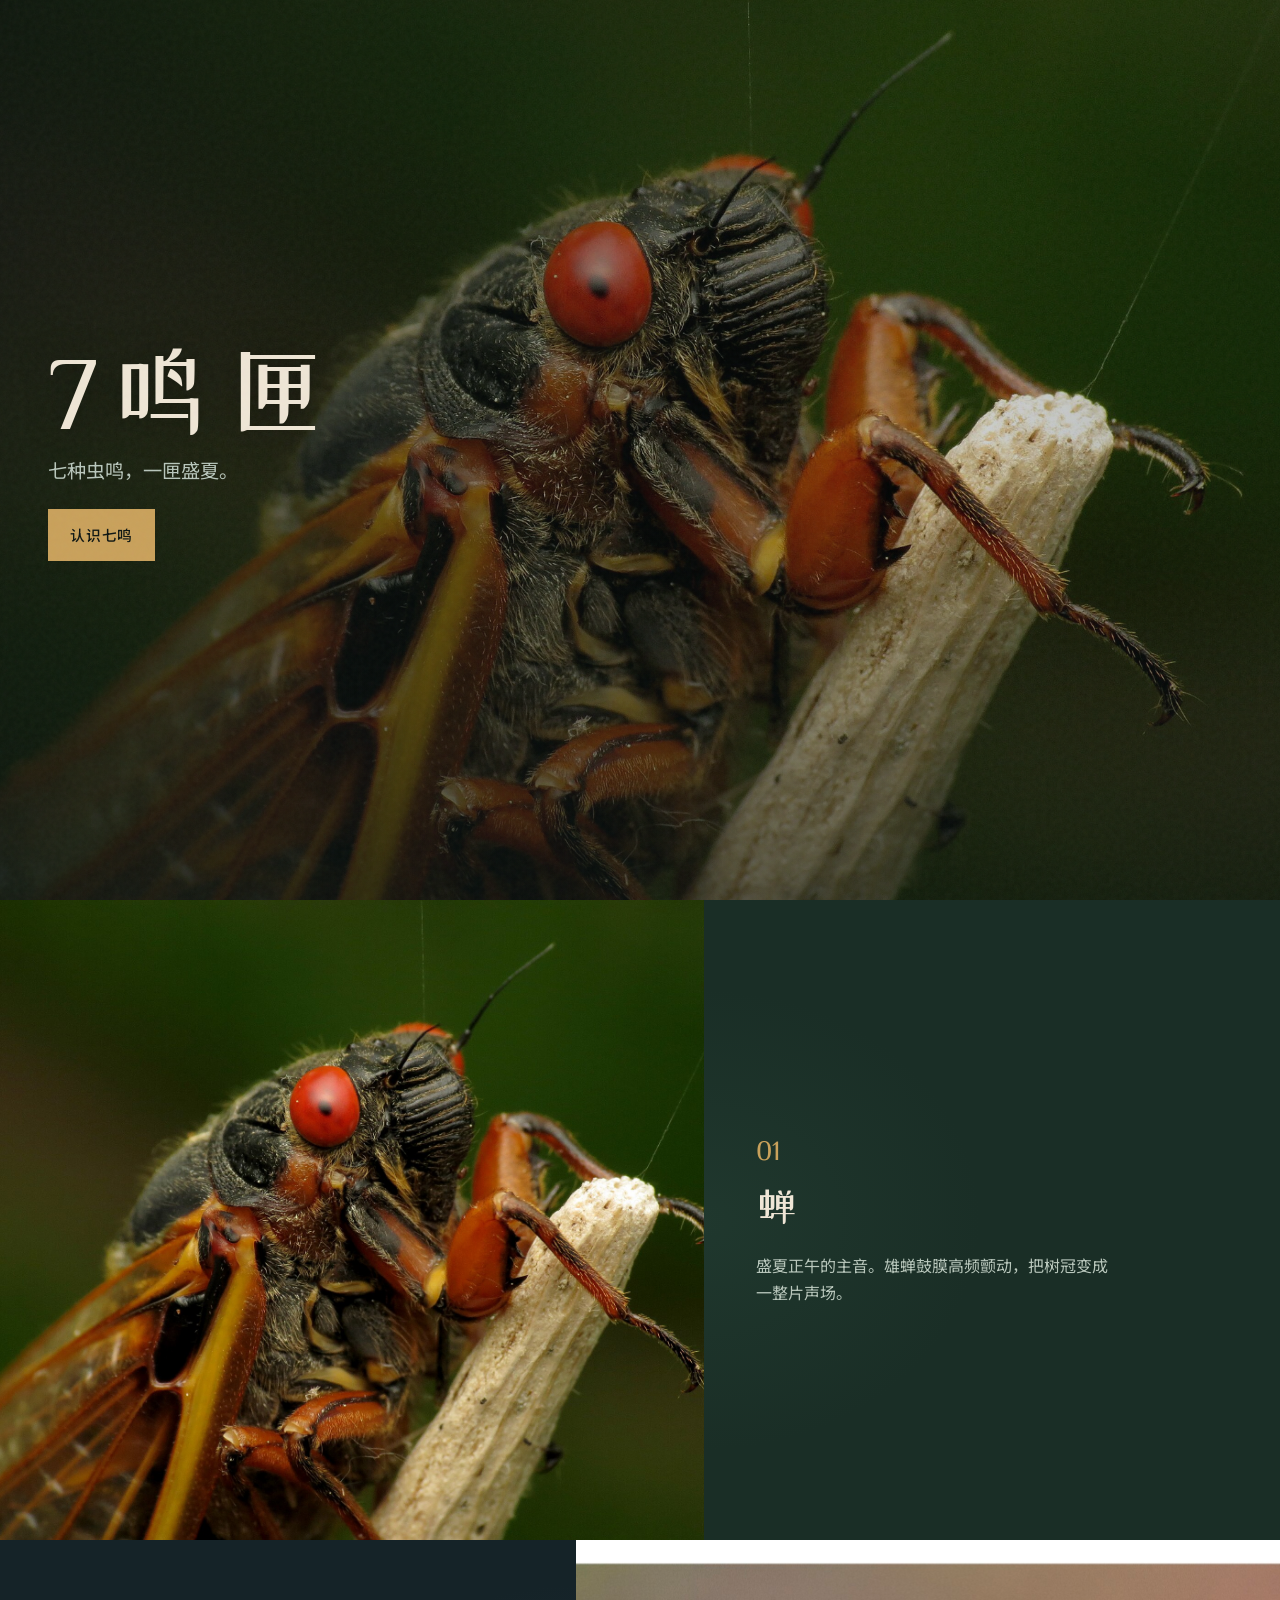
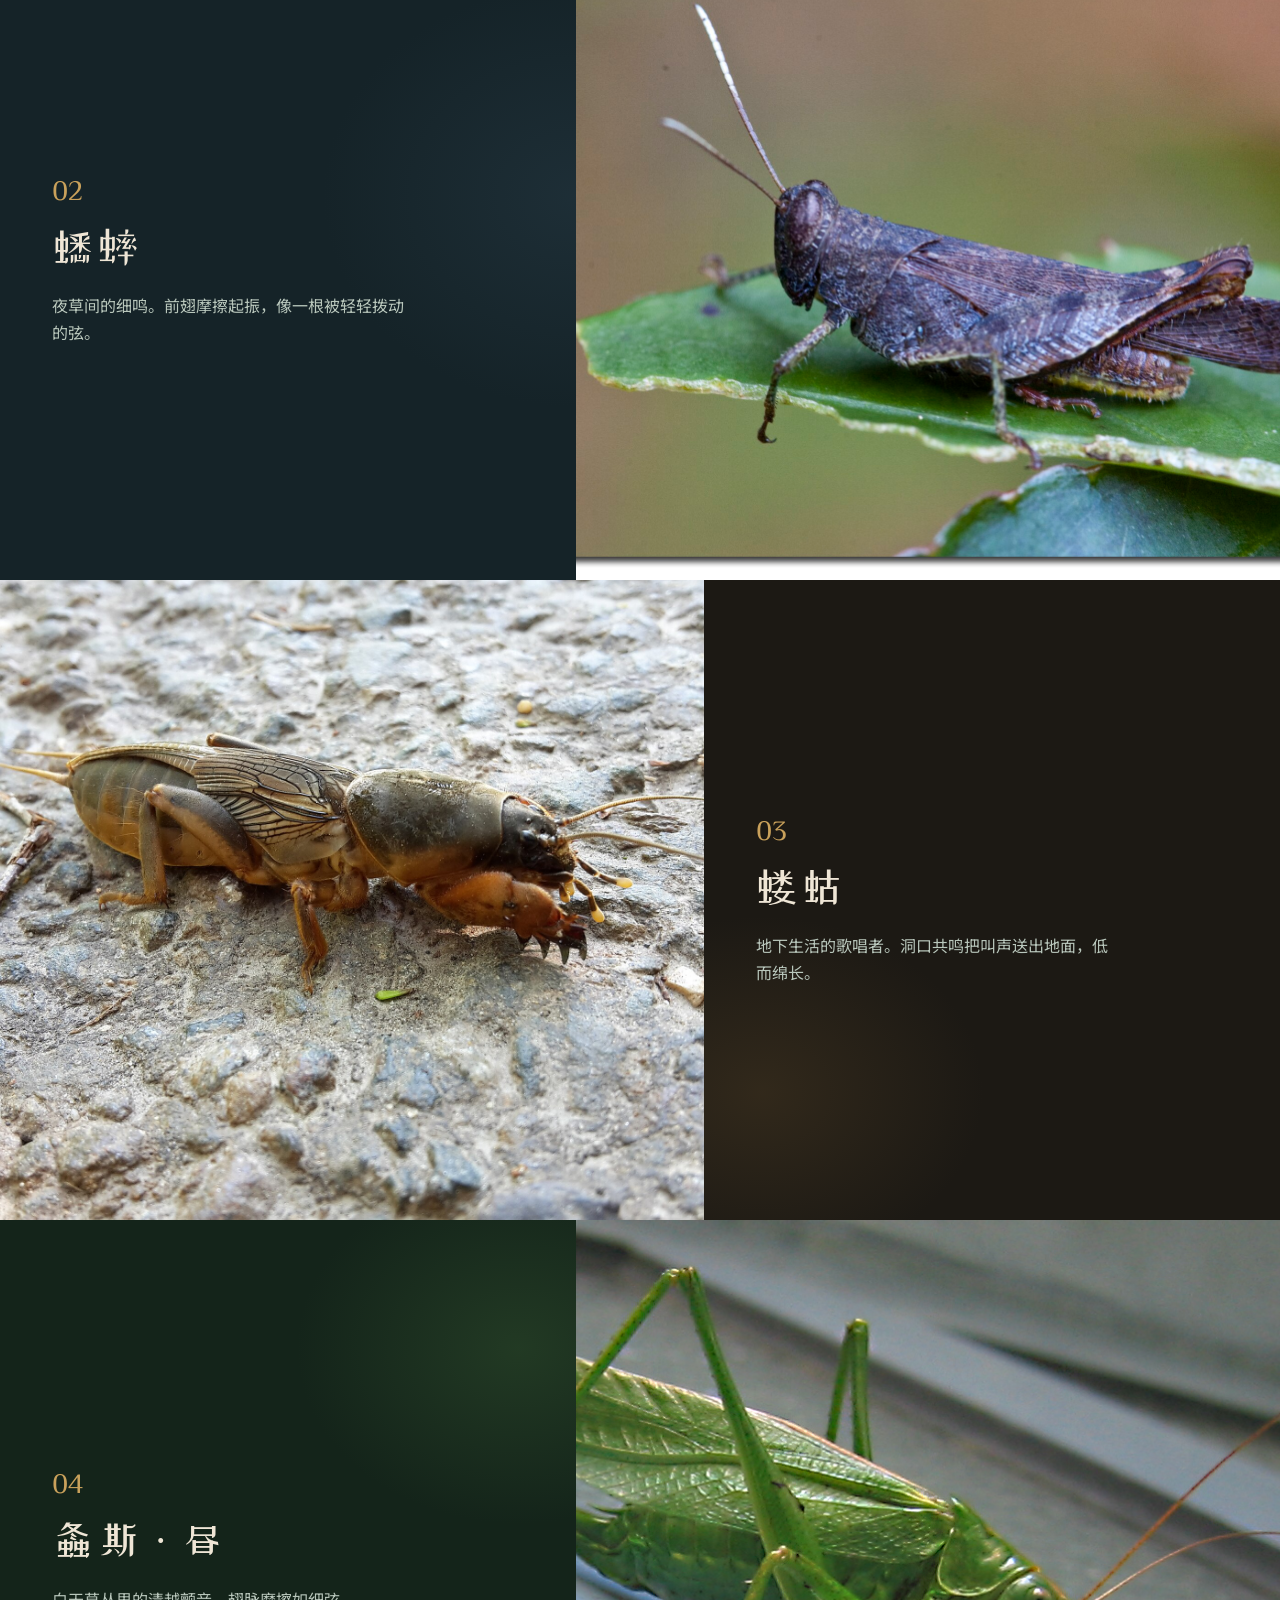
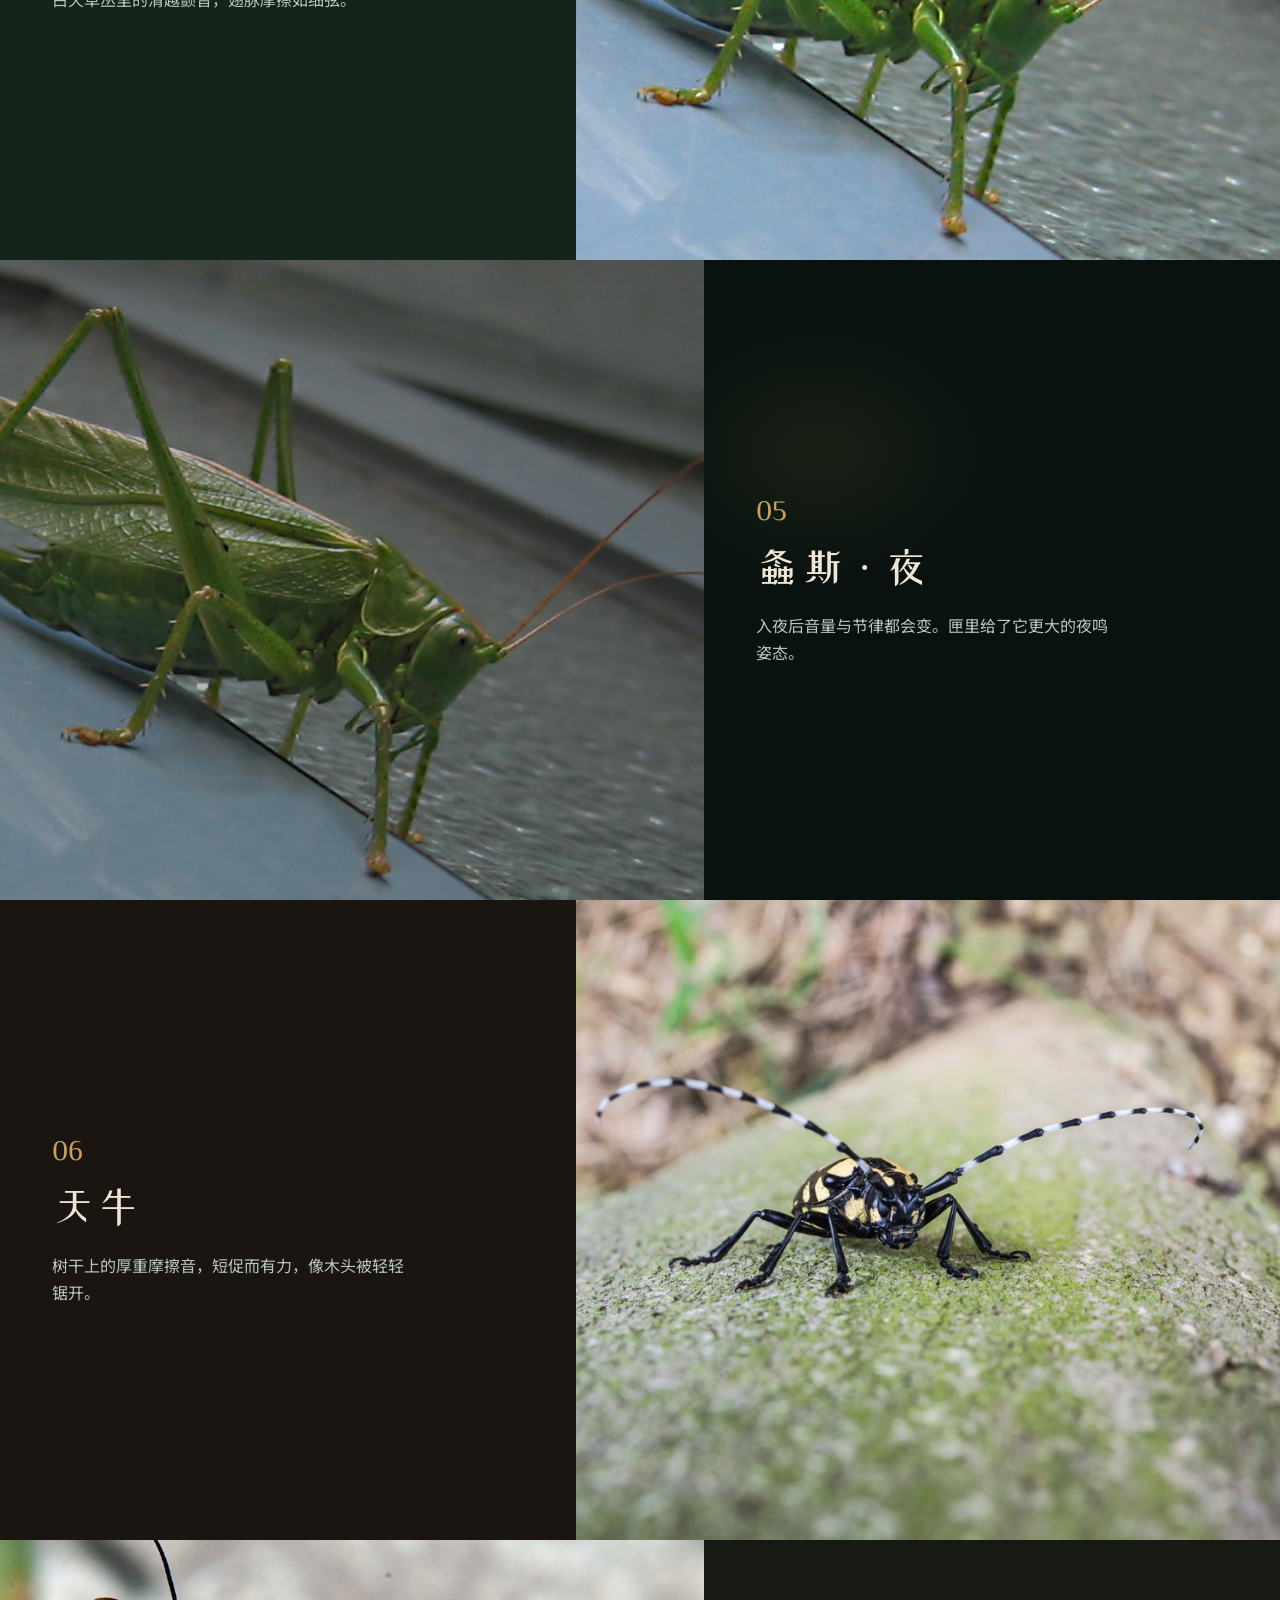
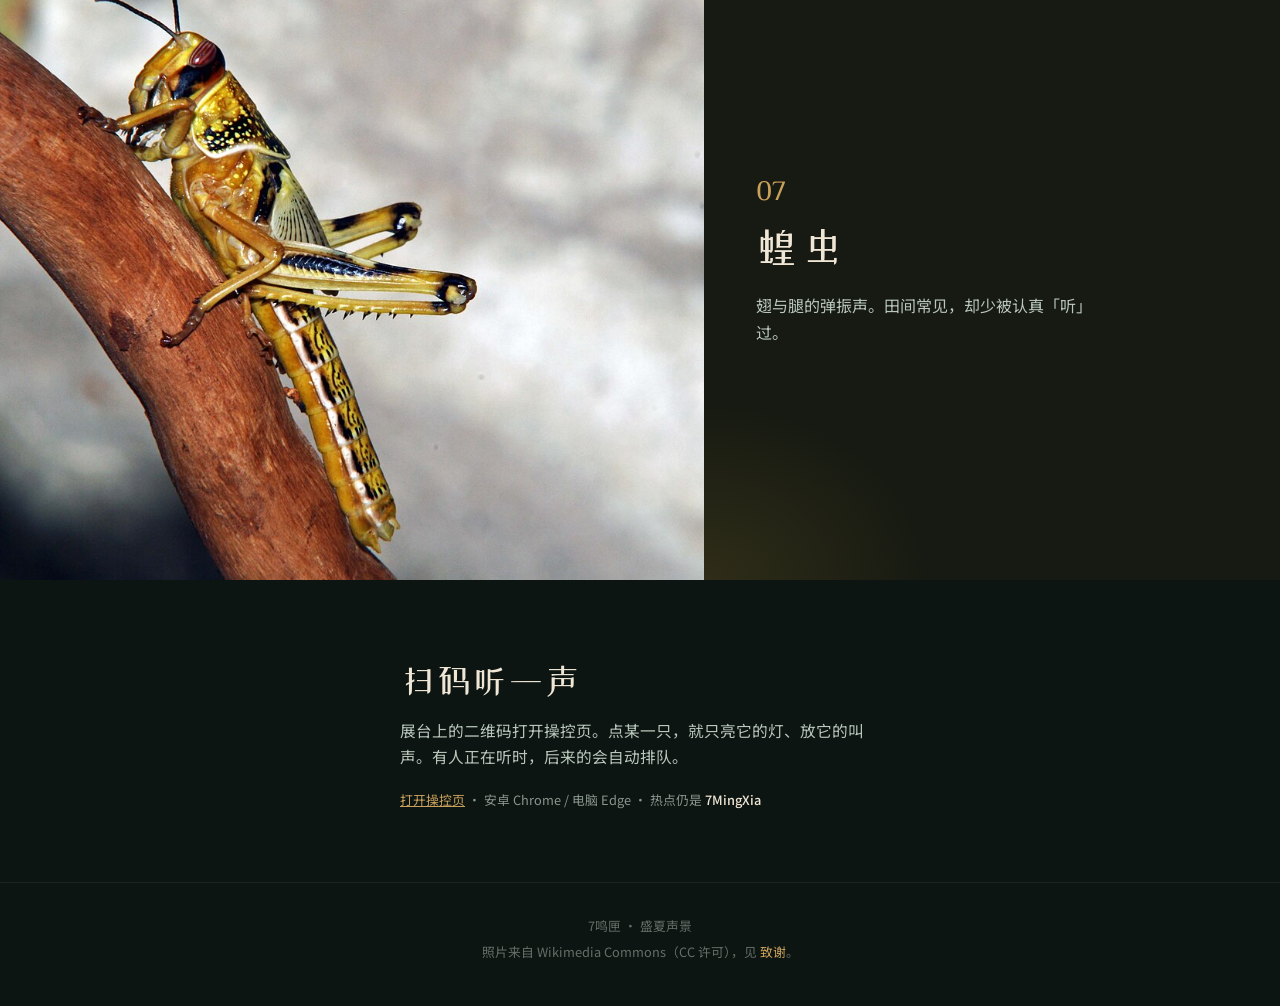
==== commit c1cf0f4c: "Let a scan play one insect immediately, and queue only when the box is busy." ====
--- a/index.html
+++ b/index.html
@@ -103,26 +103,10 @@
       </div>
     </section>
 
-    <section class="esp-lab reveal" id="esp" aria-label="蓝牙排队">
-      <h2>蓝牙排队</h2>
-      <p class="esp-lead">人在匣子旁边，用 Chrome 或 Edge 连上蓝牙。轮到你再播，一人一段，超时自动交给下一位。</p>
-      <div class="esp-panel">
-        <p class="esp-status" id="esp-status">未连接</p>
-        <label class="esp-name">称呼
-          <input id="esp-nick" maxlength="6" placeholder="怎么称呼" autocomplete="nickname" />
-        </label>
-        <div class="esp-row">
-          <button type="button" class="esp-btn esp-primary" id="esp-join">连接并排队</button>
-          <button type="button" class="esp-btn esp-ghost" id="esp-leave" disabled>退出队列</button>
-        </div>
-        <div class="esp-row" id="esp-ctrl" hidden>
-          <button type="button" class="esp-btn esp-primary" id="esp-play">播放全部</button>
-          <button type="button" class="esp-btn esp-ghost" id="esp-stop">停止</button>
-          <button type="button" class="esp-btn esp-ghost" id="esp-done">结束回合</button>
-        </div>
-        <div class="esp-tracks" id="esp-tracks" hidden></div>
-        <p class="esp-hint">需打开蓝牙并站在匣子附近。iPhone 自带浏览器不能用网页蓝牙，请用安卓 Chrome，或改连热点 <strong>7MingXia</strong>。</p>
-      </div>
+    <section class="esp-lab reveal" id="esp">
+      <h2>扫码听一声</h2>
+      <p class="esp-lead">展台上的二维码打开操控页。点某一只，就只亮它的灯、放它的叫声。有人正在听时，后来的会自动排队。</p>
+      <p class="esp-hint"><a href="play.html">打开操控页</a> · 安卓 Chrome / 电脑 Edge · 热点仍是 <strong>7MingXia</strong></p>
     </section>
   </main>
 
--- a/styles.css
+++ b/styles.css
@@ -290,6 +290,10 @@
   font-weight: 500;
 }
 
+.esp-hint a {
+  color: var(--amber);
+}
+
 .esp-name {
   display: flex;
   align-items: center;
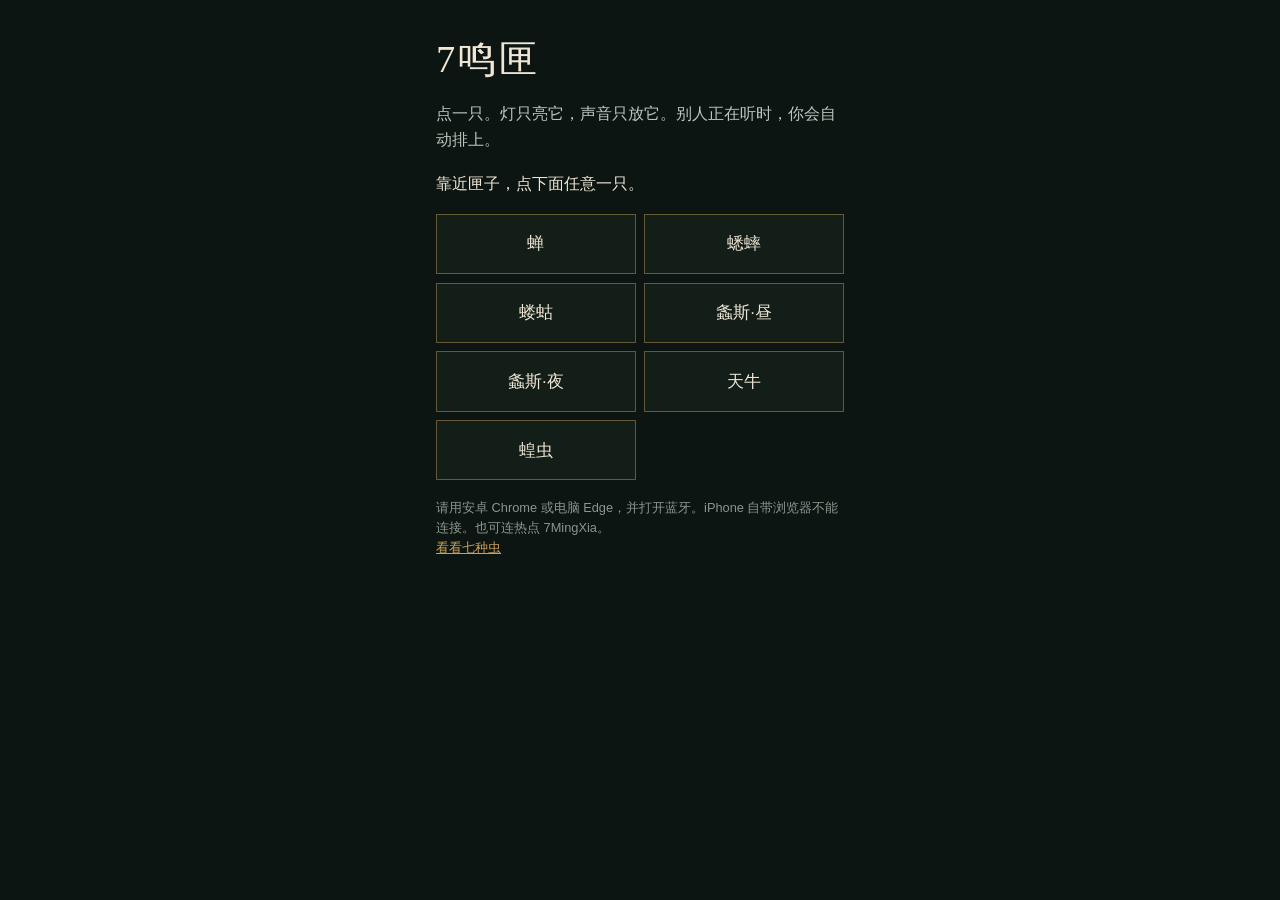
==== commit 37db4ccb: "Open the site directly on the control page." ====
--- a/index.html
+++ b/index.html
@@ -3,118 +3,141 @@
 <head>
   <meta charset="UTF-8" />
   <meta name="viewport" content="width=device-width, initial-scale=1" />
-  <meta name="description" content="7鸣匣 — 七种虫鸣的盛夏声景。认识蝉、蟋蟀、蝼蛄、螽斯、天牛与蝗虫。" />
   <title>7鸣匣</title>
-  <link rel="preconnect" href="https://fonts.googleapis.com" />
-  <link rel="preconnect" href="https://fonts.gstatic.com" crossorigin />
-  <link href="https://fonts.googleapis.com/css2?family=Noto+Sans+SC:wght@400;500;600&family=ZCOOL+XiaoWei&display=swap" rel="stylesheet" />
   <link rel="stylesheet" href="styles.css" />
+  <style>
+    .play-page {
+      max-width: 28rem;
+      margin: 0 auto;
+      padding: 1.75rem 1.25rem 3rem;
+    }
+    .play-page h1 {
+      font-family: "ZCOOL XiaoWei", "Songti SC", serif;
+      font-size: 2.4rem;
+      font-weight: 400;
+      letter-spacing: 0.08em;
+    }
+    .play-lead {
+      color: var(--mist);
+      margin: 0.6rem 0 1.1rem;
+    }
+    .play-status {
+      min-height: 1.4em;
+      margin-bottom: 1rem;
+      color: var(--sand);
+    }
+    .bugs {
+      display: grid;
+      grid-template-columns: 1fr 1fr;
+      gap: 0.55rem;
+    }
+    .bugs button {
+      appearance: none;
+      border: 1px solid rgba(201, 161, 91, 0.45);
+      background: rgba(20, 32, 26, 0.85);
+      color: var(--sand);
+      font: inherit;
+      font-size: 1.05rem;
+      padding: 0.95rem 0.5rem;
+      cursor: pointer;
+    }
+    .bugs button:active { transform: scale(0.98); }
+    .bugs button:disabled { opacity: 0.45; }
+    .play-hint {
+      margin-top: 1.1rem;
+      font-size: 0.8rem;
+      color: rgba(185, 199, 188, 0.72);
+      line-height: 1.55;
+    }
+    .play-hint a { color: var(--amber); }
+  </style>
 </head>
 <body>
-  <div class="grain" aria-hidden="true"></div>
+  <main class="play-page">
+    <h1>7鸣匣</h1>
+    <p class="play-lead">点一只。灯只亮它，声音只放它。别人正在听时，你会自动排上。</p>
+    <p class="play-status" id="status">靠近匣子，点下面任意一只。</p>
+    <div class="bugs" id="bugs"></div>
+    <p class="play-hint">请用安卓 Chrome 或电脑 Edge，并打开蓝牙。iPhone 自带浏览器不能连接。也可连热点 7MingXia。<br /><a href="gallery.html">看看七种虫</a></p>
+  </main>
+  <script>
+    const TRACKS = ["蝉", "蟋蟀", "蝼蛄", "螽斯·昼", "螽斯·夜", "天牛", "蝗虫"];
+    const SVC = "7e570001-7e57-4000-8000-00805f9b34fb";
+    const CMD = "7e570002-7e57-4000-8000-00805f9b34fb";
+    const STATE = "7e570003-7e57-4000-8000-00805f9b34fb";
+    const statusEl = document.getElementById("status");
+    const bugs = document.getElementById("bugs");
+    const enc = new TextEncoder();
+    const dec = new TextDecoder();
+    let cmdChar = null;
+    let pending = null;
 
-  <header class="hero">
-    <div class="hero-media" aria-hidden="true">
-      <img src="images/hero.jpg" alt="" class="hero-img" width="1600" height="1200" />
-    </div>
-    <div class="hero-veil" aria-hidden="true"></div>
-    <div class="hero-copy">
-      <h1 class="brand">7鸣匣</h1>
-      <p class="lede">七种虫鸣，一匣盛夏。</p>
-      <a class="cta" href="#gallery">认识七鸣</a>
-    </div>
-  </header>
+    const setStatus = (t) => { statusEl.textContent = t; };
 
-  <main id="gallery">
-    <section class="chapter reveal" data-tone="warm">
-      <figure class="chapter-visual">
-        <img src="images/cicada.jpg" alt="蝉的特写" loading="lazy" width="1600" height="1200" />
-      </figure>
-      <div class="chapter-text">
-        <p class="idx">01</p>
-        <h2>蝉</h2>
-        <p>盛夏正午的主音。雄蝉鼓膜高频颤动，把树冠变成一整片声场。</p>
-      </div>
-    </section>
+    TRACKS.forEach((name, i) => {
+      const b = document.createElement("button");
+      b.type = "button";
+      b.textContent = name;
+      b.addEventListener("click", () => onPick(i, name));
+      bugs.appendChild(b);
+    });
 
-    <section class="chapter chapter-flip reveal" data-tone="cool">
-      <figure class="chapter-visual">
-        <img src="images/cricket.jpg" alt="蟋蟀" loading="lazy" width="1600" height="1200" />
-      </figure>
-      <div class="chapter-text">
-        <p class="idx">02</p>
-        <h2>蟋蟀</h2>
-        <p>夜草间的细鸣。前翅摩擦起振，像一根被轻轻拨动的弦。</p>
-      </div>
-    </section>
+    function onState(text) {
+      const p = text.trim().split(",");
+      if (p.length < 2) return;
+      const mine = p[0] === "1";
+      const ahead = Number(p[1]);
+      if (mine) setStatus("正在为你亮灯、播放。");
+      else if (ahead > 0) setStatus("有人正在听。你前面还有 " + ahead + " 位，到了会自动播放。");
+      else if (cmdChar) setStatus("匣子空着。再点一只即可。");
+    }
 
-    <section class="chapter reveal" data-tone="earth">
-      <figure class="chapter-visual">
-        <img src="images/mole.jpg" alt="蝼蛄" loading="lazy" width="1600" height="1200" />
-      </figure>
-      <div class="chapter-text">
-        <p class="idx">03</p>
-        <h2>蝼蛄</h2>
-        <p>地下生活的歌唱者。洞口共鸣把叫声送出地面，低而绵长。</p>
-      </div>
-    </section>
+    async function writeCmd(text) {
+      await cmdChar.writeValue(enc.encode(text));
+    }
 
-    <section class="chapter chapter-flip reveal" data-tone="leaf">
-      <figure class="chapter-visual">
-        <img src="images/katydid.jpg" alt="螽斯（昼）" loading="lazy" width="1600" height="1200" />
-      </figure>
-      <div class="chapter-text">
-        <p class="idx">04</p>
-        <h2>螽斯 · 昼</h2>
-        <p>白天草丛里的清越颤音，翅脉摩擦如细弦。</p>
-      </div>
-    </section>
+    async function connect() {
+      const dev = await navigator.bluetooth.requestDevice({
+        filters: [{ name: "7MingXia" }],
+        optionalServices: [SVC],
+      });
+      const server = await dev.gatt.connect();
+      const svc = await server.getPrimaryService(SVC);
+      cmdChar = await svc.getCharacteristic(CMD);
+      const state = await svc.getCharacteristic(STATE);
+      state.addEventListener("characteristicvaluechanged", (ev) => {
+        onState(dec.decode(ev.target.value));
+      });
+      await state.startNotifications();
+      dev.addEventListener("gattserverdisconnected", () => {
+        cmdChar = null;
+        setStatus("蓝牙断开了。再点一只重新连接。");
+      });
+    }
 
-    <section class="chapter reveal night" data-tone="night">
-      <figure class="chapter-visual">
-        <img src="images/katydid_night.jpg" alt="螽斯（夜）" loading="lazy" width="1600" height="1200" />
-      </figure>
-      <div class="chapter-text">
-        <p class="idx">05</p>
-        <h2>螽斯 · 夜</h2>
-        <p>入夜后音量与节律都会变。匣里给了它更大的夜鸣姿态。</p>
-      </div>
-    </section>
-
-    <section class="chapter chapter-flip reveal" data-tone="bark">
-      <figure class="chapter-visual">
-        <img src="images/longhorn.jpg" alt="天牛" loading="lazy" width="1600" height="1200" />
-      </figure>
-      <div class="chapter-text">
-        <p class="idx">06</p>
-        <h2>天牛</h2>
-        <p>树干上的厚重摩擦音，短促而有力，像木头被轻轻锯开。</p>
-      </div>
-    </section>
-
-    <section class="chapter reveal" data-tone="field">
-      <figure class="chapter-visual">
-        <img src="images/locust.jpg" alt="蝗虫" loading="lazy" width="1600" height="1200" />
-      </figure>
-      <div class="chapter-text">
-        <p class="idx">07</p>
-        <h2>蝗虫</h2>
-        <p>翅与腿的弹振声。田间常见，却少被认真「听」过。</p>
-      </div>
-    </section>
-
-    <section class="esp-lab reveal" id="esp">
-      <h2>扫码听一声</h2>
-      <p class="esp-lead">展台上的二维码打开操控页。点某一只，就只亮它的灯、放它的叫声。有人正在听时，后来的会自动排队。</p>
-      <p class="esp-hint"><a href="play.html">打开操控页</a> · 安卓 Chrome / 电脑 Edge · 热点仍是 <strong>7MingXia</strong></p>
-    </section>
-  </main>
-
-  <footer class="site-foot">
-    <p>7鸣匣 · 盛夏声景</p>
-    <p class="credits">照片来自 Wikimedia Commons（CC 许可），见 <a href="credits.html">致谢</a>。</p>
-  </footer>
-
-  <script src="app.js"></script>
+    async function onPick(i, name) {
+      if (!navigator.bluetooth) {
+        setStatus("这个浏览器没有网页蓝牙。请用安卓 Chrome 或电脑 Edge。");
+        return;
+      }
+      pending = String(i);
+      try {
+        if (!cmdChar) {
+          setStatus("请在窗口里选择 7MingXia…");
+          await connect();
+        }
+        await writeCmd(pending);
+        pending = null;
+        setStatus("已点「" + name + "」。");
+      } catch (e) {
+        cmdChar = null;
+        if (e && e.name === "NotFoundError") {
+          setStatus("没找到匣子。请靠近一些，确认蓝牙已开。");
+        } else if (!(e && e.name === "NotFoundError")) {
+          setStatus("没有连上。再点一次。");
+        }
+      }
+    }
+  </script>
 </body>
 </html>
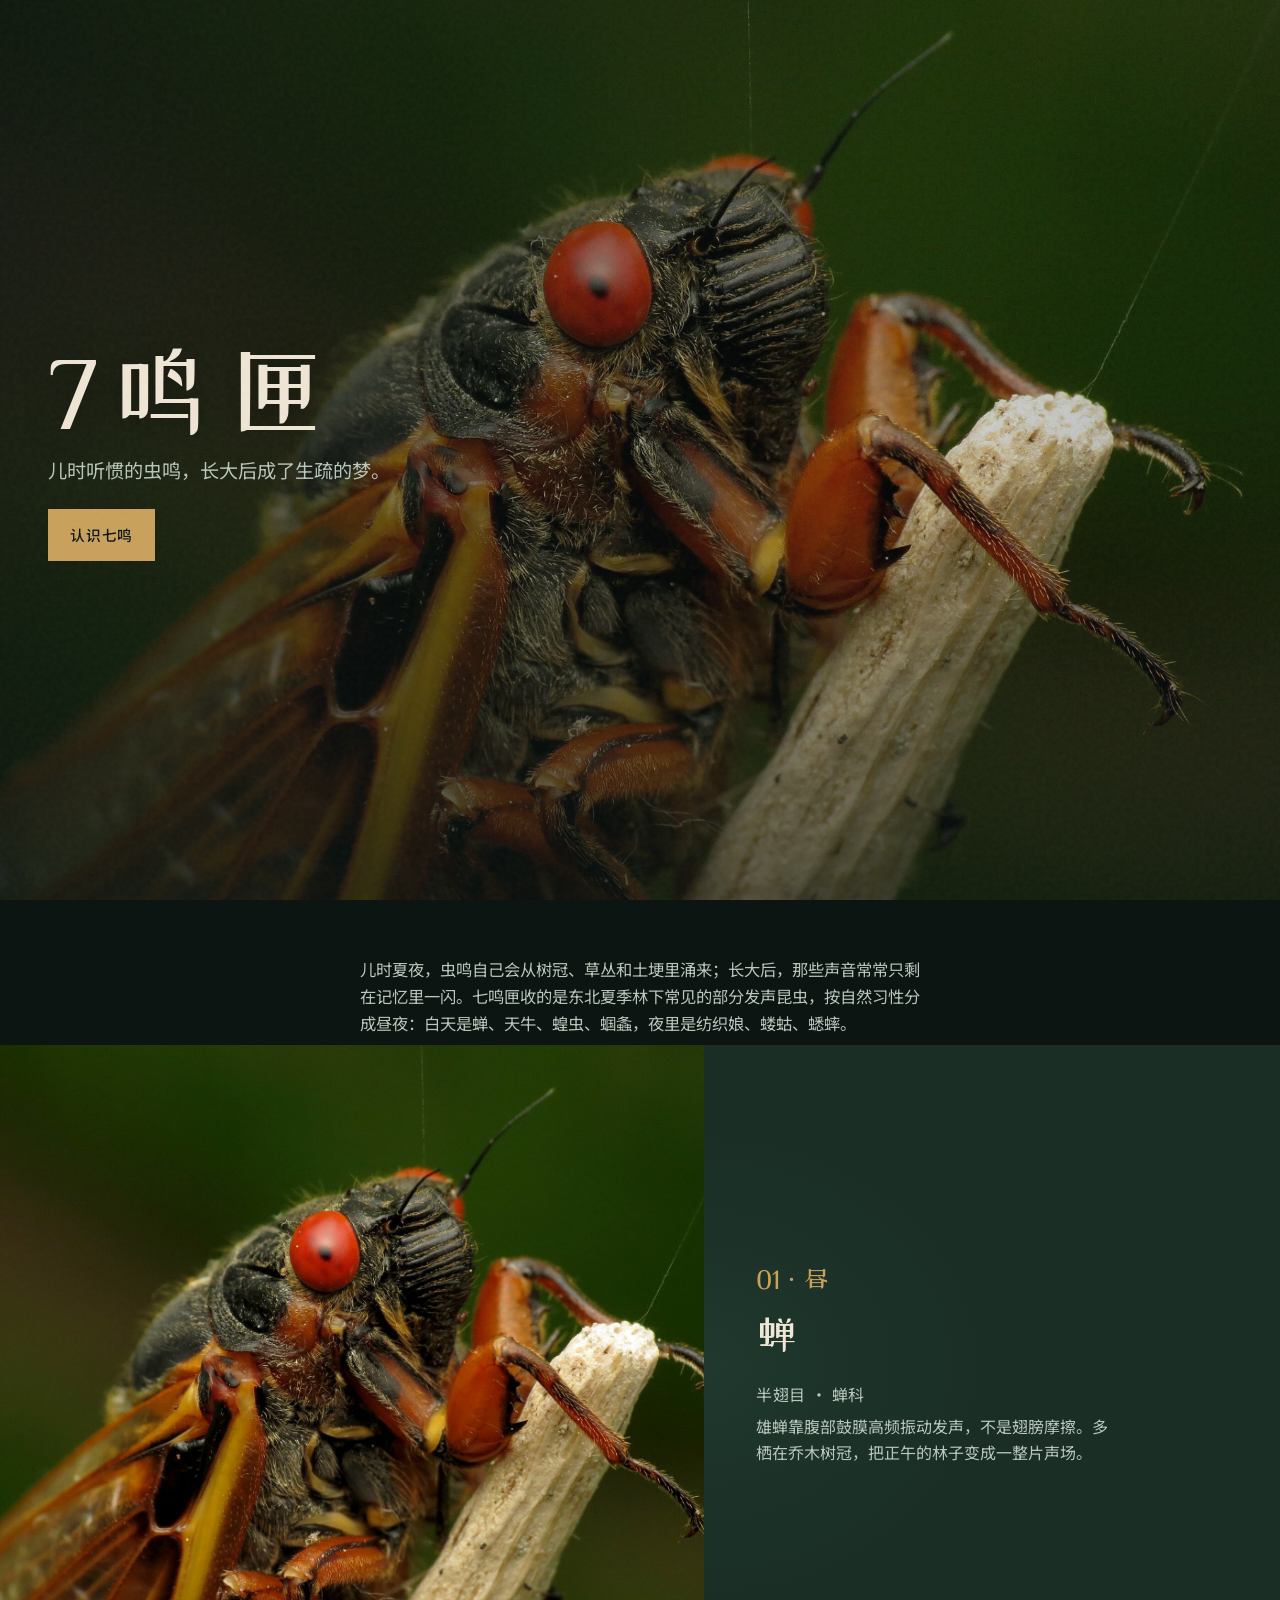
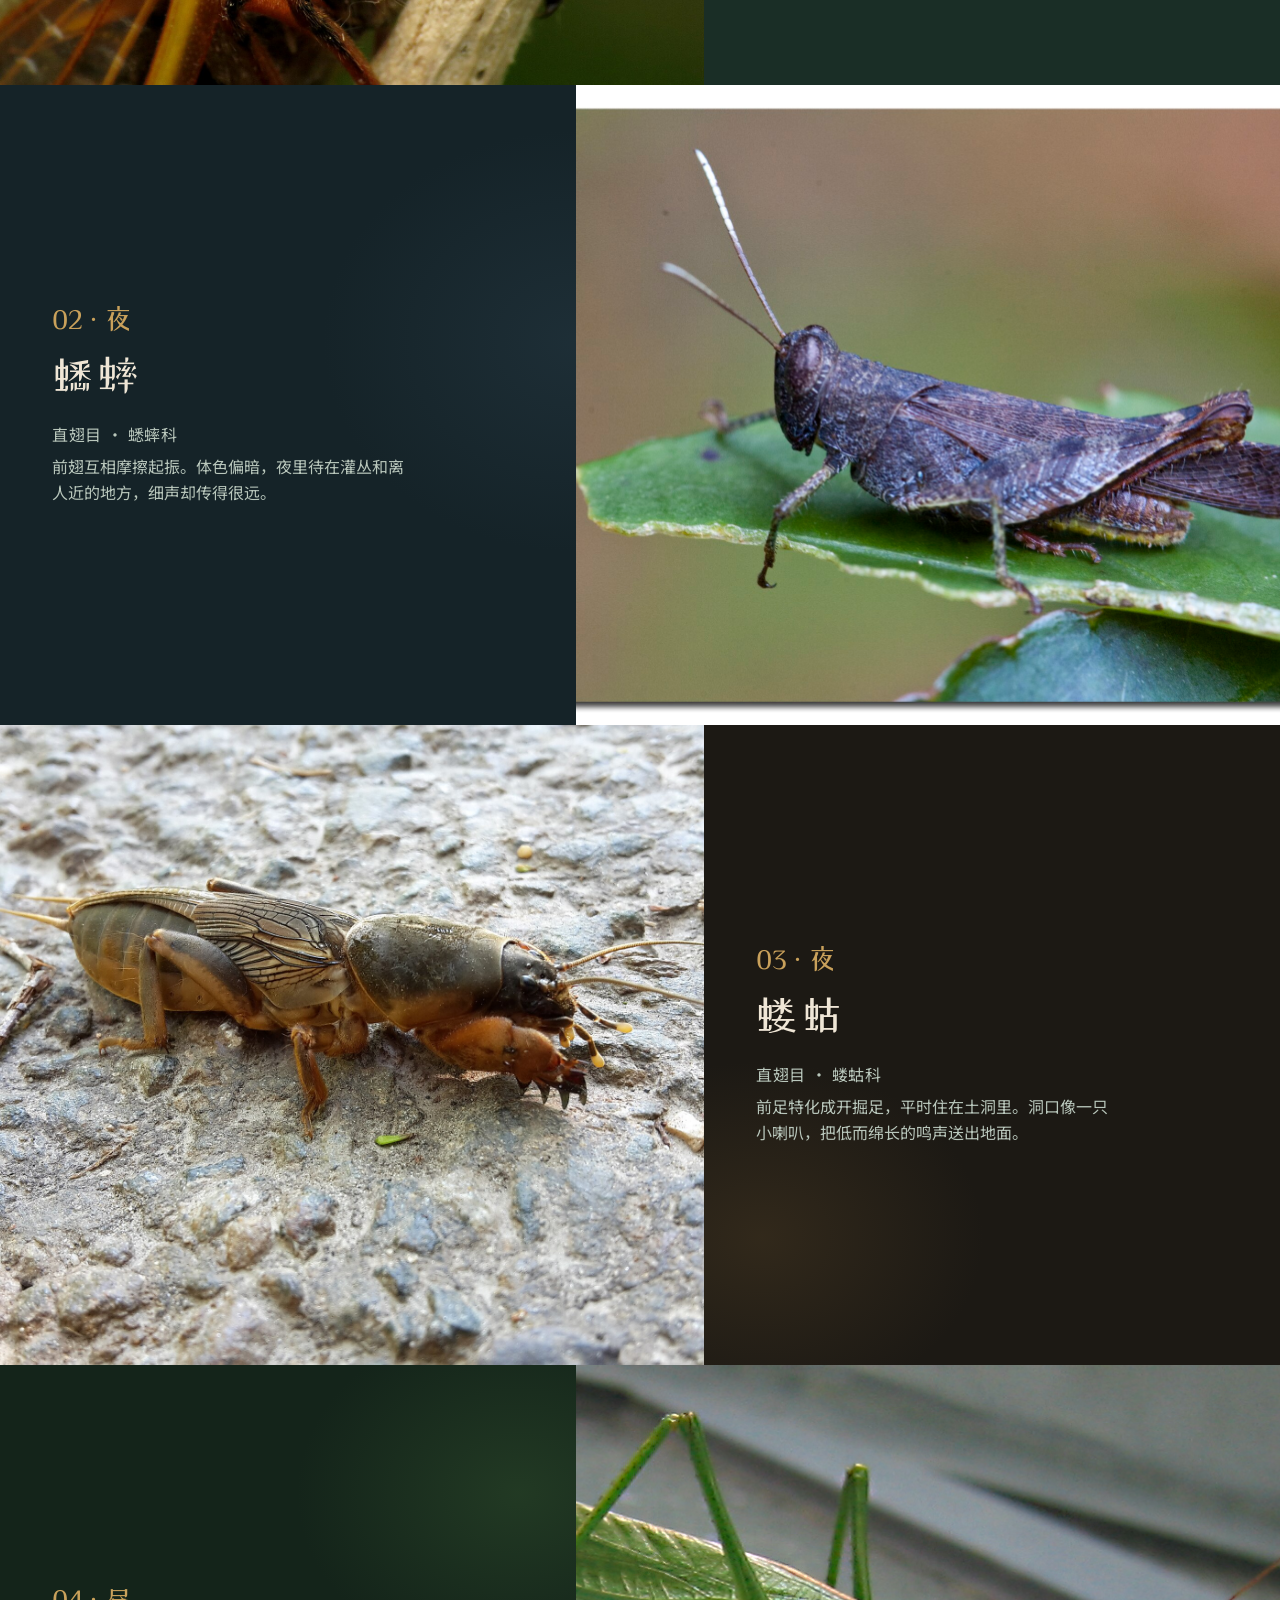
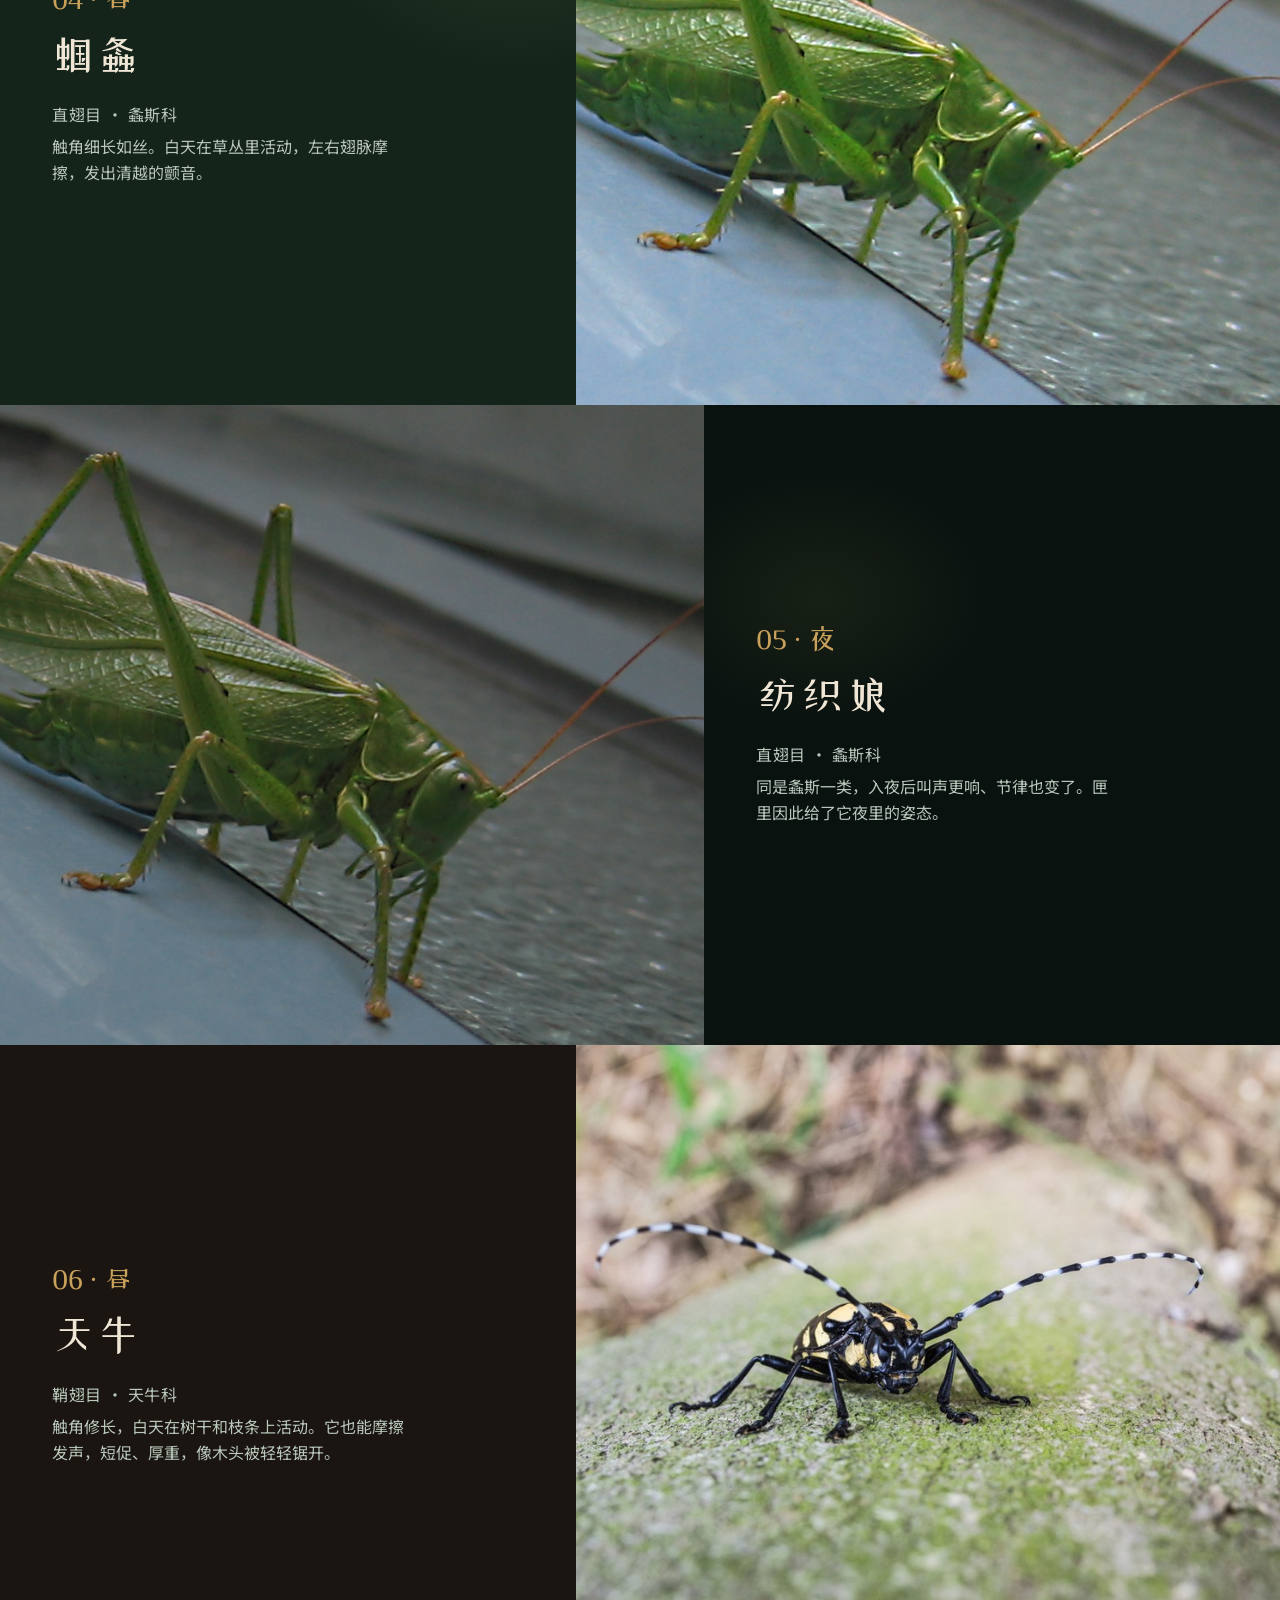
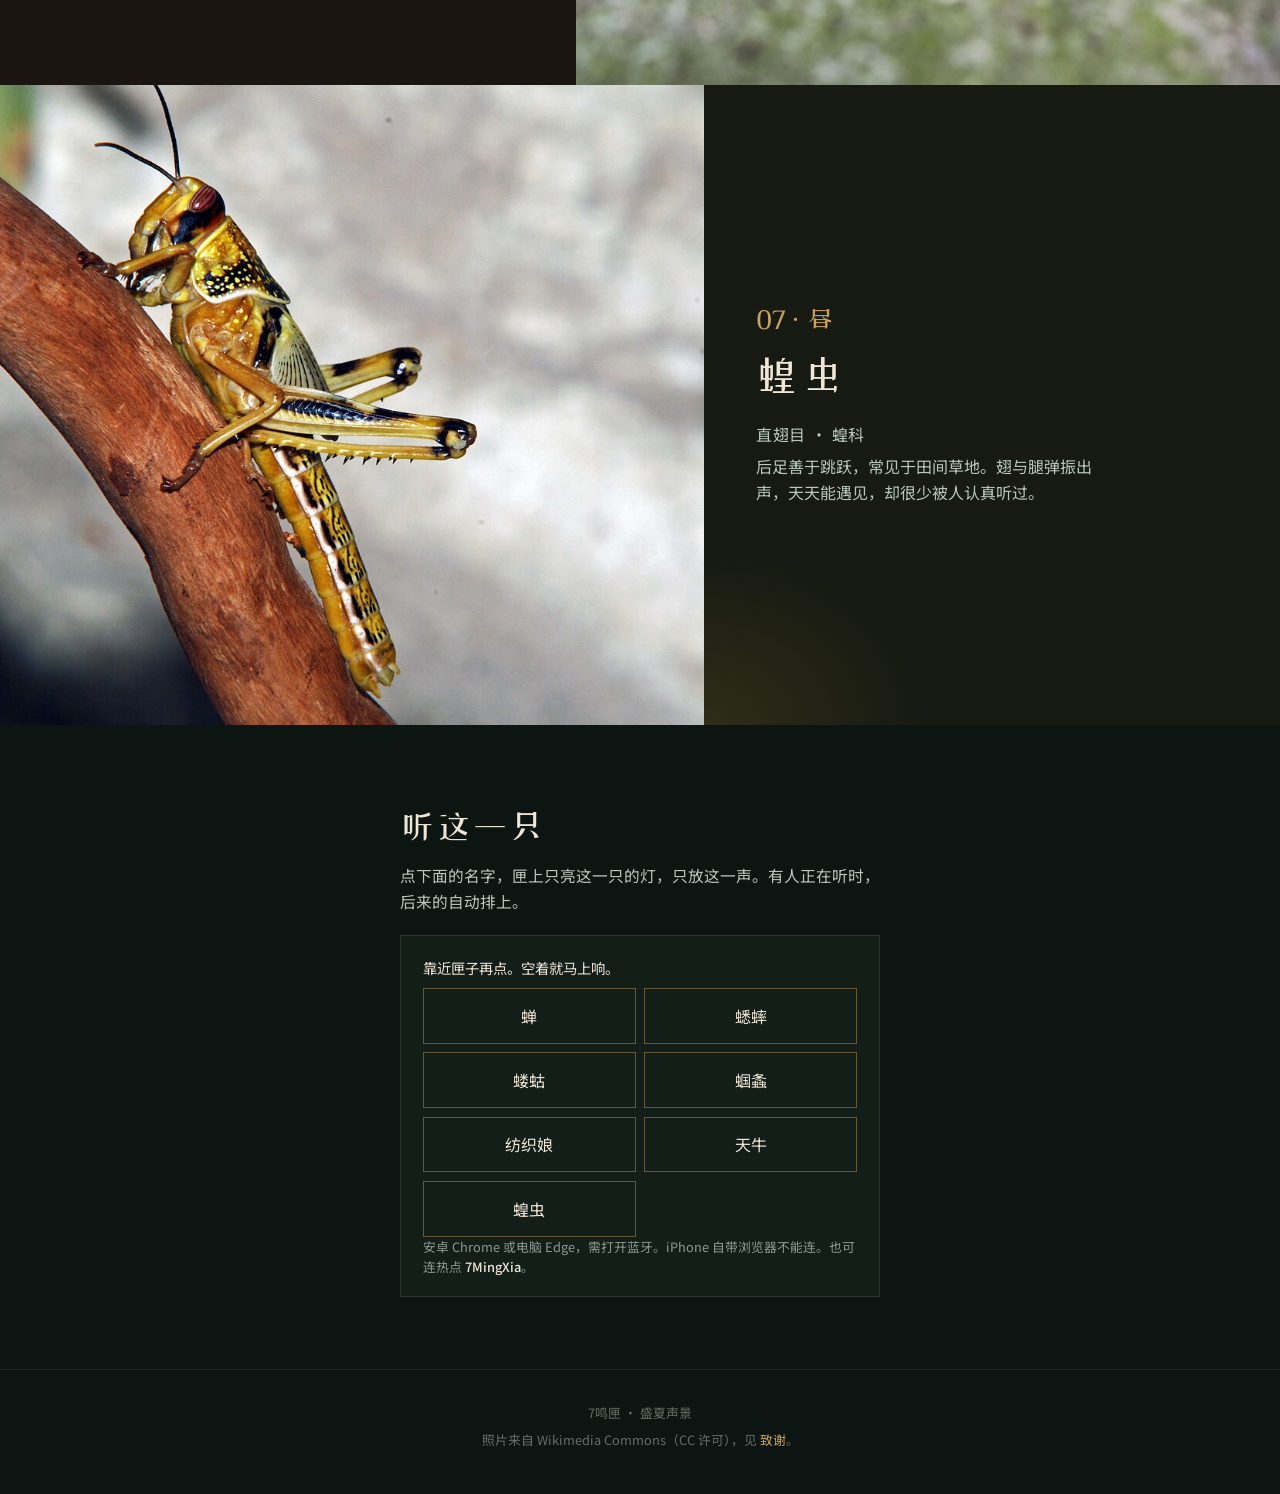
==== commit 6b562a40: "Keep the insect guide on the homepage and place playback at the bottom." ====
--- a/index.html
+++ b/index.html
@@ -3,65 +3,136 @@
 <head>
   <meta charset="UTF-8" />
   <meta name="viewport" content="width=device-width, initial-scale=1" />
+  <meta name="description" content="7鸣匣 — 东北夏季林下七种发声昆虫，按昼夜习性认识它们怎么叫、住在哪里。" />
   <title>7鸣匣</title>
+  <link rel="preconnect" href="https://fonts.googleapis.com" />
+  <link rel="preconnect" href="https://fonts.gstatic.com" crossorigin />
+  <link href="https://fonts.googleapis.com/css2?family=Noto+Sans+SC:wght@400;500;600&family=ZCOOL+XiaoWei&display=swap" rel="stylesheet" />
   <link rel="stylesheet" href="styles.css" />
-  <style>
-    .play-page {
-      max-width: 28rem;
-      margin: 0 auto;
-      padding: 1.75rem 1.25rem 3rem;
-    }
-    .play-page h1 {
-      font-family: "ZCOOL XiaoWei", "Songti SC", serif;
-      font-size: 2.4rem;
-      font-weight: 400;
-      letter-spacing: 0.08em;
-    }
-    .play-lead {
-      color: var(--mist);
-      margin: 0.6rem 0 1.1rem;
-    }
-    .play-status {
-      min-height: 1.4em;
-      margin-bottom: 1rem;
-      color: var(--sand);
-    }
-    .bugs {
-      display: grid;
-      grid-template-columns: 1fr 1fr;
-      gap: 0.55rem;
-    }
-    .bugs button {
-      appearance: none;
-      border: 1px solid rgba(201, 161, 91, 0.45);
-      background: rgba(20, 32, 26, 0.85);
-      color: var(--sand);
-      font: inherit;
-      font-size: 1.05rem;
-      padding: 0.95rem 0.5rem;
-      cursor: pointer;
-    }
-    .bugs button:active { transform: scale(0.98); }
-    .bugs button:disabled { opacity: 0.45; }
-    .play-hint {
-      margin-top: 1.1rem;
-      font-size: 0.8rem;
-      color: rgba(185, 199, 188, 0.72);
-      line-height: 1.55;
-    }
-    .play-hint a { color: var(--amber); }
-  </style>
 </head>
 <body>
-  <main class="play-page">
-    <h1>7鸣匣</h1>
-    <p class="play-lead">点一只。灯只亮它，声音只放它。别人正在听时，你会自动排上。</p>
-    <p class="play-status" id="status">靠近匣子，点下面任意一只。</p>
-    <div class="bugs" id="bugs"></div>
-    <p class="play-hint">请用安卓 Chrome 或电脑 Edge，并打开蓝牙。iPhone 自带浏览器不能连接。也可连热点 7MingXia。<br /><a href="gallery.html">看看七种虫</a></p>
+  <div class="grain" aria-hidden="true"></div>
+
+  <header class="hero">
+    <div class="hero-media" aria-hidden="true">
+      <img src="images/hero.jpg" alt="" class="hero-img" width="1600" height="1200" />
+    </div>
+    <div class="hero-veil" aria-hidden="true"></div>
+    <div class="hero-copy">
+      <h1 class="brand">7鸣匣</h1>
+      <p class="lede">儿时听惯的虫鸣，长大后成了生疏的梦。</p>
+      <a class="cta" href="#gallery">认识七鸣</a>
+    </div>
+  </header>
+
+  <main id="gallery">
+    <section class="preface reveal">
+      <p>儿时夏夜，虫鸣自己会从树冠、草丛和土埂里涌来；长大后，那些声音常常只剩在记忆里一闪。七鸣匣收的是东北夏季林下常见的部分发声昆虫，按自然习性分成昼夜：白天是蝉、天牛、蝗虫、蝈螽，夜里是纺织娘、蝼蛄、蟋蟀。</p>
+    </section>
+
+    <section class="chapter reveal" data-tone="warm">
+      <figure class="chapter-visual">
+        <img src="images/cicada.jpg" alt="蝉" loading="lazy" width="1600" height="1200" />
+      </figure>
+      <div class="chapter-text">
+        <p class="idx">01 · 昼</p>
+        <h2>蝉</h2>
+        <p class="taxon">半翅目 · 蝉科</p>
+        <p>雄蝉靠腹部鼓膜高频振动发声，不是翅膀摩擦。多栖在乔木树冠，把正午的林子变成一整片声场。</p>
+      </div>
+    </section>
+
+    <section class="chapter chapter-flip reveal" data-tone="cool">
+      <figure class="chapter-visual">
+        <img src="images/cricket.jpg" alt="蟋蟀" loading="lazy" width="1600" height="1200" />
+      </figure>
+      <div class="chapter-text">
+        <p class="idx">02 · 夜</p>
+        <h2>蟋蟀</h2>
+        <p class="taxon">直翅目 · 蟋蟀科</p>
+        <p>前翅互相摩擦起振。体色偏暗，夜里待在灌丛和离人近的地方，细声却传得很远。</p>
+      </div>
+    </section>
+
+    <section class="chapter reveal" data-tone="earth">
+      <figure class="chapter-visual">
+        <img src="images/mole.jpg" alt="蝼蛄" loading="lazy" width="1600" height="1200" />
+      </figure>
+      <div class="chapter-text">
+        <p class="idx">03 · 夜</p>
+        <h2>蝼蛄</h2>
+        <p class="taxon">直翅目 · 蝼蛄科</p>
+        <p>前足特化成开掘足，平时住在土洞里。洞口像一只小喇叭，把低而绵长的鸣声送出地面。</p>
+      </div>
+    </section>
+
+    <section class="chapter chapter-flip reveal" data-tone="leaf">
+      <figure class="chapter-visual">
+        <img src="images/katydid.jpg" alt="蝈螽" loading="lazy" width="1600" height="1200" />
+      </figure>
+      <div class="chapter-text">
+        <p class="idx">04 · 昼</p>
+        <h2>蝈螽</h2>
+        <p class="taxon">直翅目 · 螽斯科</p>
+        <p>触角细长如丝。白天在草丛里活动，左右翅脉摩擦，发出清越的颤音。</p>
+      </div>
+    </section>
+
+    <section class="chapter reveal night" data-tone="night">
+      <figure class="chapter-visual">
+        <img src="images/katydid_night.jpg" alt="纺织娘" loading="lazy" width="1600" height="1200" />
+      </figure>
+      <div class="chapter-text">
+        <p class="idx">05 · 夜</p>
+        <h2>纺织娘</h2>
+        <p class="taxon">直翅目 · 螽斯科</p>
+        <p>同是螽斯一类，入夜后叫声更响、节律也变了。匣里因此给了它夜里的姿态。</p>
+      </div>
+    </section>
+
+    <section class="chapter chapter-flip reveal" data-tone="bark">
+      <figure class="chapter-visual">
+        <img src="images/longhorn.jpg" alt="天牛" loading="lazy" width="1600" height="1200" />
+      </figure>
+      <div class="chapter-text">
+        <p class="idx">06 · 昼</p>
+        <h2>天牛</h2>
+        <p class="taxon">鞘翅目 · 天牛科</p>
+        <p>触角修长，白天在树干和枝条上活动。它也能摩擦发声，短促、厚重，像木头被轻轻锯开。</p>
+      </div>
+    </section>
+
+    <section class="chapter reveal" data-tone="field">
+      <figure class="chapter-visual">
+        <img src="images/locust.jpg" alt="蝗虫" loading="lazy" width="1600" height="1200" />
+      </figure>
+      <div class="chapter-text">
+        <p class="idx">07 · 昼</p>
+        <h2>蝗虫</h2>
+        <p class="taxon">直翅目 · 蝗科</p>
+        <p>后足善于跳跃，常见于田间草地。翅与腿弹振出声，天天能遇见，却很少被人认真听过。</p>
+      </div>
+    </section>
+
+    <section class="esp-lab" id="play" aria-label="听这一只">
+      <h2>听这一只</h2>
+      <p class="esp-lead">点下面的名字，匣上只亮这一只的灯，只放这一声。有人正在听时，后来的自动排上。</p>
+      <div class="esp-panel">
+        <p class="esp-status" id="status">靠近匣子再点。空着就马上响。</p>
+        <div class="bugs" id="bugs"></div>
+        <p class="esp-hint">安卓 Chrome 或电脑 Edge，需打开蓝牙。iPhone 自带浏览器不能连。也可连热点 <strong>7MingXia</strong>。</p>
+      </div>
+    </section>
   </main>
+
+  <footer class="site-foot">
+    <p>7鸣匣 · 盛夏声景</p>
+    <p class="credits">照片来自 Wikimedia Commons（CC 许可），见 <a href="credits.html">致谢</a>。</p>
+  </footer>
+
+  <script src="app.js"></script>
   <script>
-    const TRACKS = ["蝉", "蟋蟀", "蝼蛄", "螽斯·昼", "螽斯·夜", "天牛", "蝗虫"];
+    const TRACKS = ["蝉", "蟋蟀", "蝼蛄", "蝈螽", "纺织娘", "天牛", "蝗虫"];
     const SVC = "7e570001-7e57-4000-8000-00805f9b34fb";
     const CMD = "7e570002-7e57-4000-8000-00805f9b34fb";
     const STATE = "7e570003-7e57-4000-8000-00805f9b34fb";
@@ -70,7 +141,6 @@
     const enc = new TextEncoder();
     const dec = new TextDecoder();
     let cmdChar = null;
-    let pending = null;
 
     const setStatus = (t) => { statusEl.textContent = t; };
 
@@ -90,10 +160,6 @@
       if (mine) setStatus("正在为你亮灯、播放。");
       else if (ahead > 0) setStatus("有人正在听。你前面还有 " + ahead + " 位，到了会自动播放。");
       else if (cmdChar) setStatus("匣子空着。再点一只即可。");
-    }
-
-    async function writeCmd(text) {
-      await cmdChar.writeValue(enc.encode(text));
     }
 
     async function connect() {
@@ -120,22 +186,17 @@
         setStatus("这个浏览器没有网页蓝牙。请用安卓 Chrome 或电脑 Edge。");
         return;
       }
-      pending = String(i);
       try {
         if (!cmdChar) {
           setStatus("请在窗口里选择 7MingXia…");
           await connect();
         }
-        await writeCmd(pending);
-        pending = null;
+        await cmdChar.writeValue(enc.encode(String(i)));
         setStatus("已点「" + name + "」。");
       } catch (e) {
         cmdChar = null;
-        if (e && e.name === "NotFoundError") {
-          setStatus("没找到匣子。请靠近一些，确认蓝牙已开。");
-        } else if (!(e && e.name === "NotFoundError")) {
-          setStatus("没有连上。再点一次。");
-        }
+        if (e && e.name === "NotFoundError") setStatus("没找到匣子。请靠近一些，确认蓝牙已开。");
+        else setStatus("没有连上。再点一次。");
       }
     }
   </script>
--- a/styles.css
+++ b/styles.css
@@ -237,6 +237,24 @@
   font-size: 1rem;
 }
 
+.preface {
+  max-width: 40rem;
+  margin: 0 auto;
+  padding: clamp(2.2rem, 6vw, 3.5rem) clamp(1.35rem, 5vw, 2.5rem) 0.5rem;
+}
+
+.preface p {
+  color: var(--mist);
+  font-size: 1.02rem;
+}
+
+.chapter-text .taxon {
+  color: var(--amber);
+  letter-spacing: 0.04em;
+  font-size: 0.82rem;
+  margin-bottom: 0.35rem;
+}
+
 .reveal {
   opacity: 0;
   transform: translateY(22px);
@@ -364,6 +382,27 @@
   font-size: 0.8rem;
   padding: 0.4rem 0.65rem;
   cursor: pointer;
+}
+
+.bugs {
+  display: grid;
+  grid-template-columns: 1fr 1fr;
+  gap: 0.55rem;
+}
+
+.bugs button {
+  appearance: none;
+  border: 1px solid rgba(201, 161, 91, 0.45);
+  background: transparent;
+  color: var(--sand);
+  font: inherit;
+  font-size: 1rem;
+  padding: 0.85rem 0.4rem;
+  cursor: pointer;
+}
+
+.bugs button:disabled {
+  opacity: 0.45;
 }
 
 .site-foot {
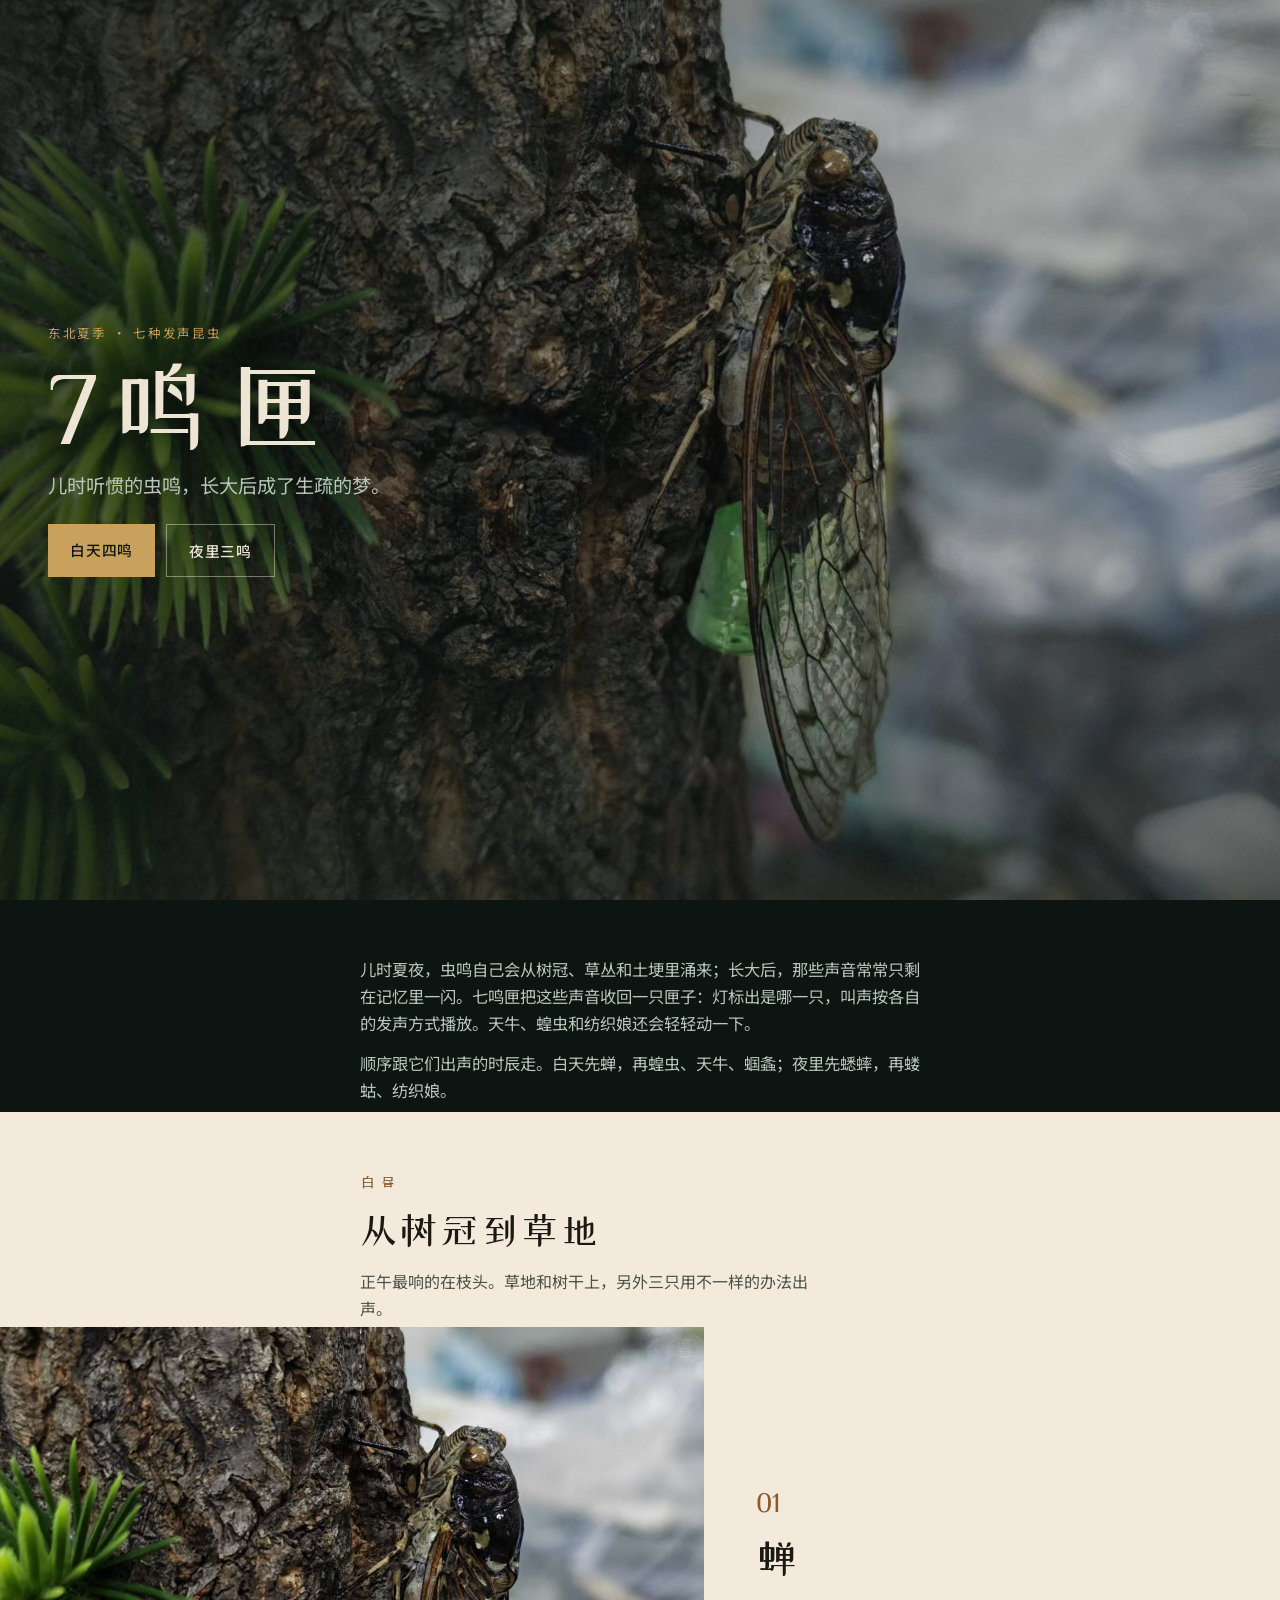
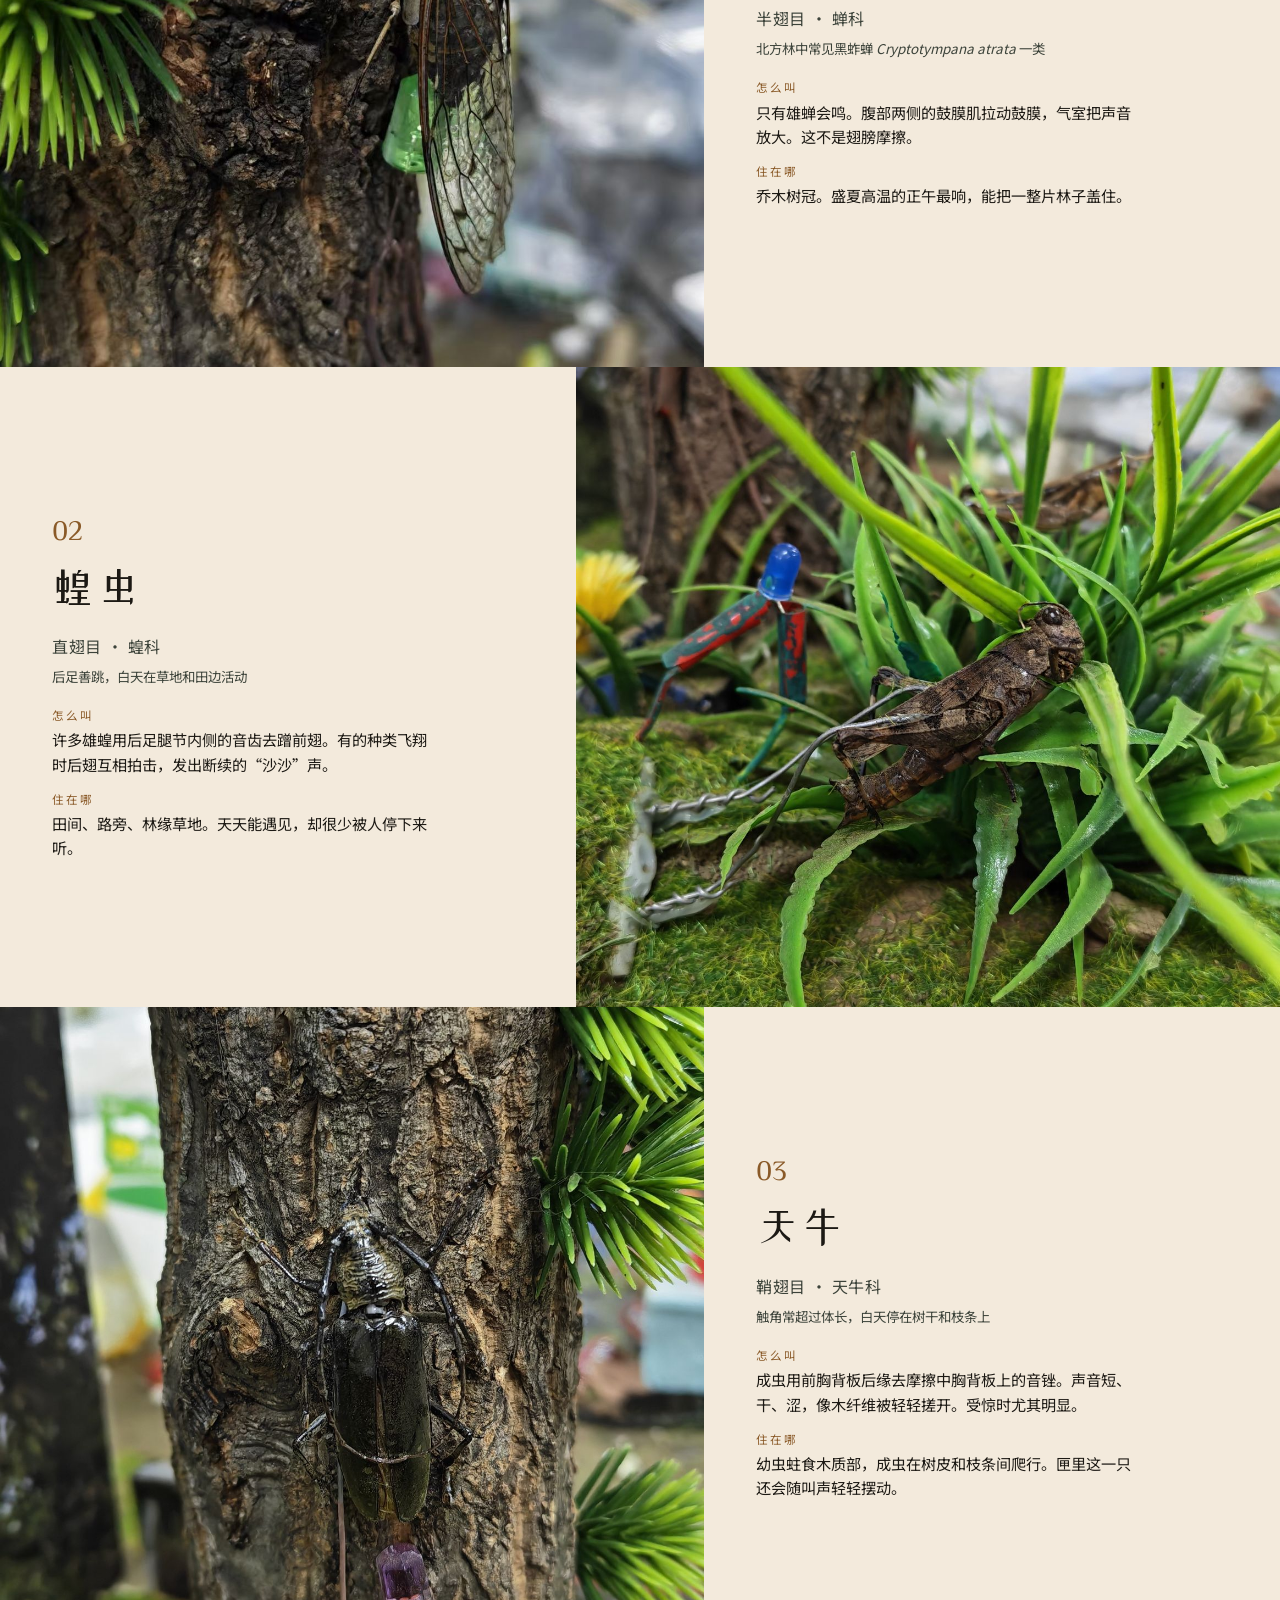
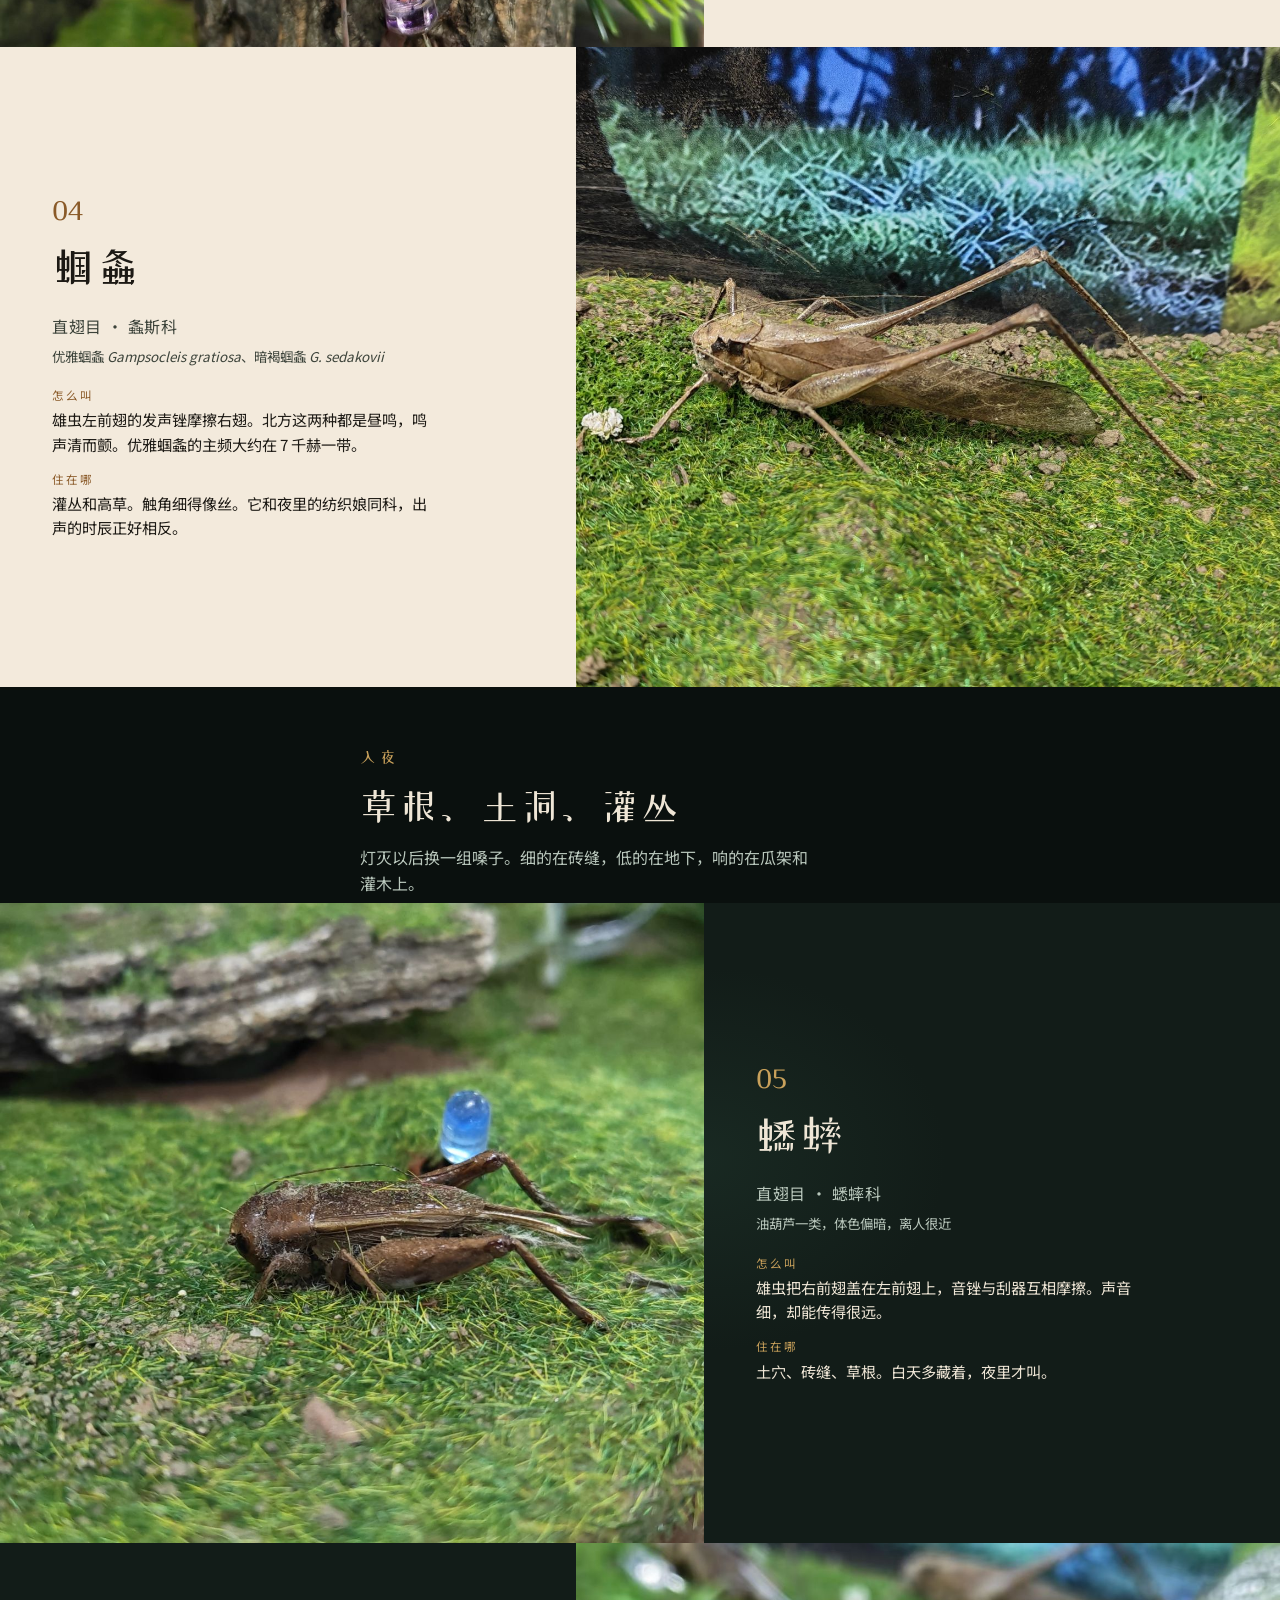
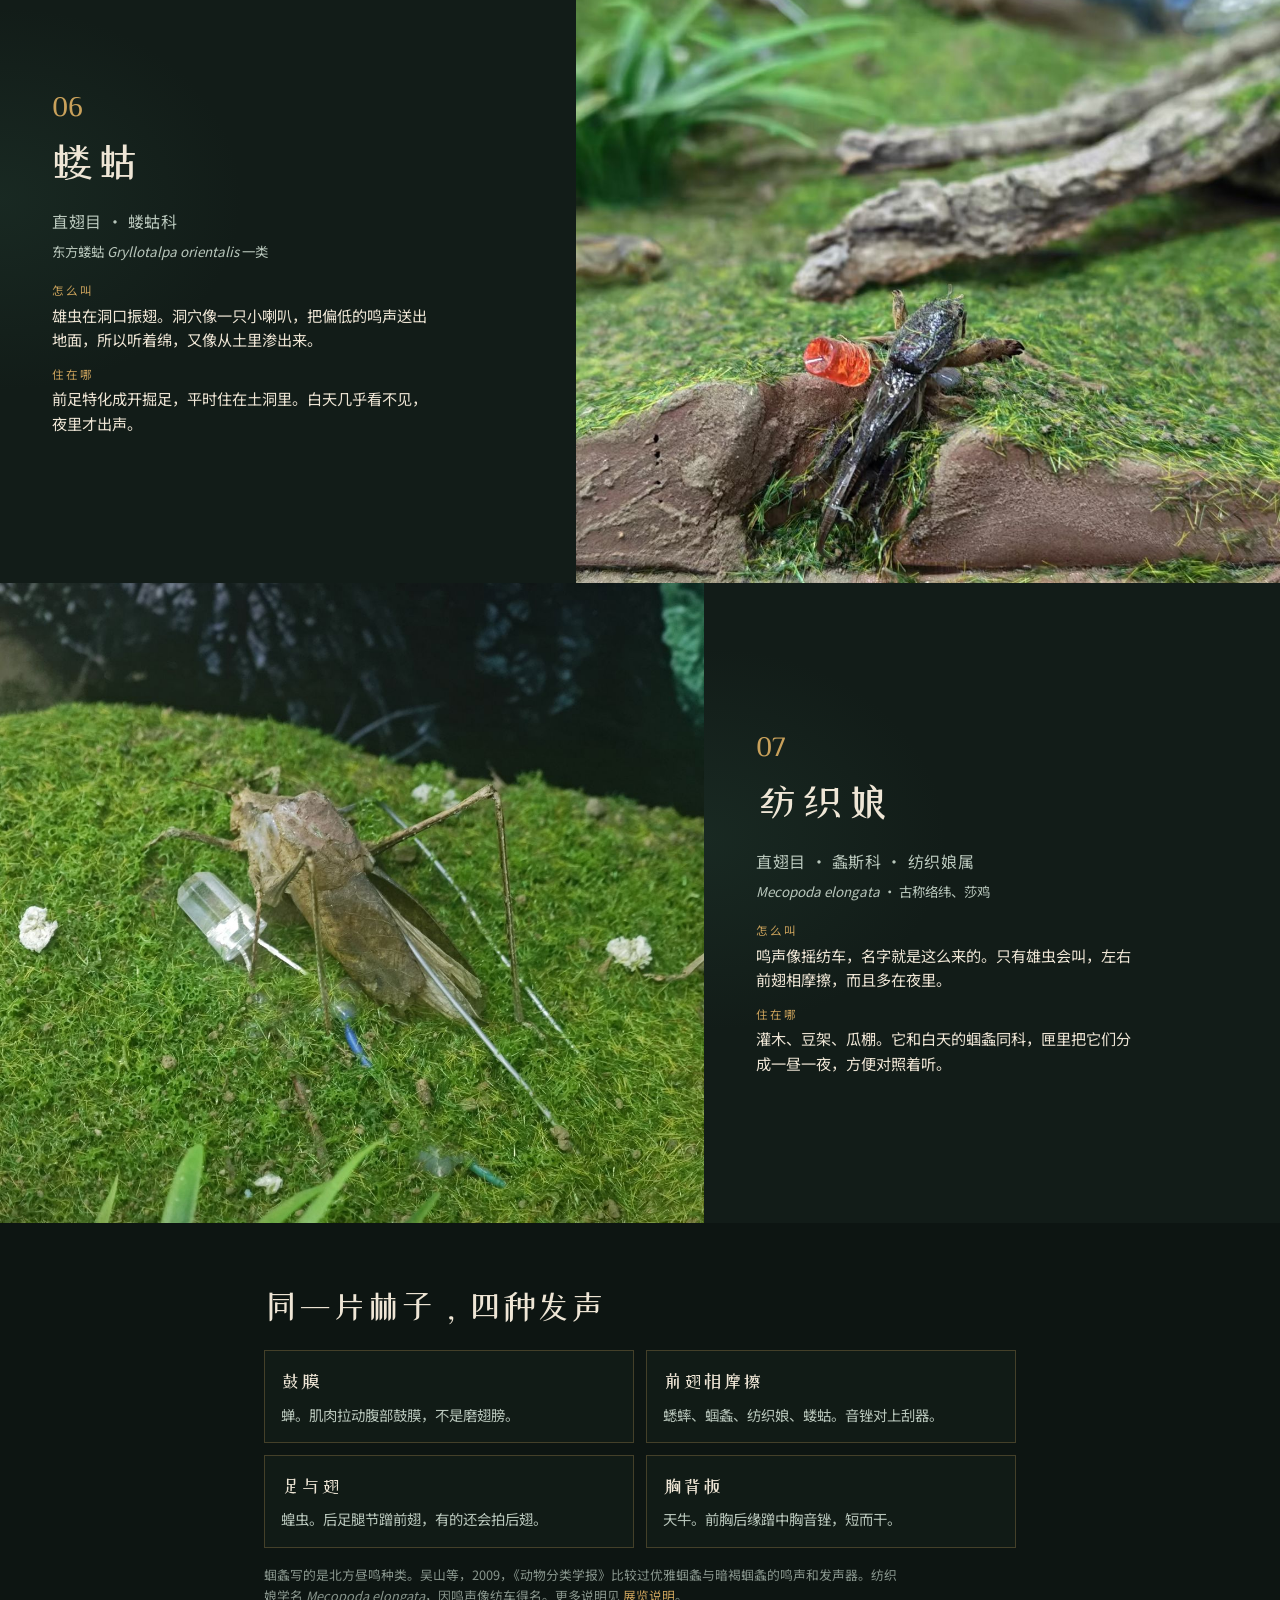
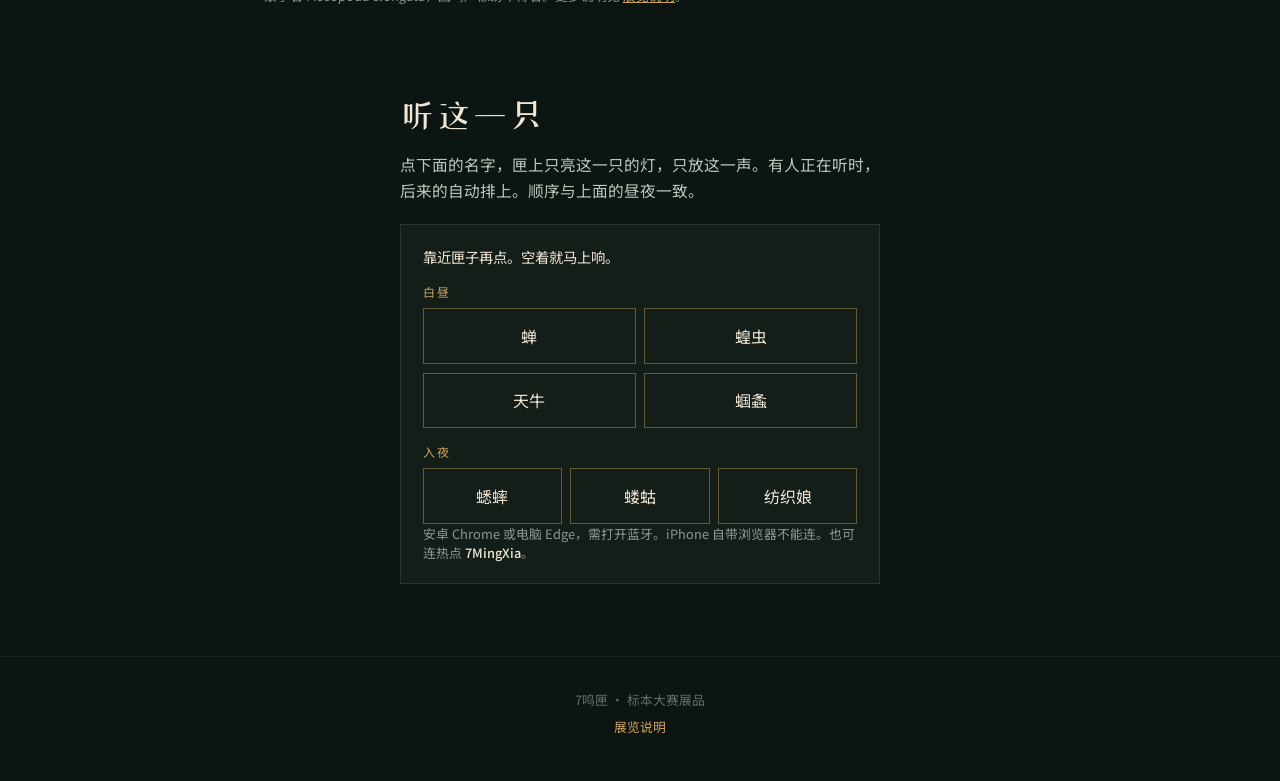
==== commit f720171c: "Show the seven insects in day-then-night order, with specimen photos and an exhibition note." ====
--- a/index.html
+++ b/index.html
@@ -3,7 +3,7 @@
 <head>
   <meta charset="UTF-8" />
   <meta name="viewport" content="width=device-width, initial-scale=1" />
-  <meta name="description" content="7鸣匣 — 东北夏季林下七种发声昆虫，按昼夜习性认识它们怎么叫、住在哪里。" />
+  <meta name="description" content="7鸣匣 — 白天蝉、蝗虫、天牛、蝈螽，夜里蟋蟀、蝼蛄、纺织娘。按发声方式和栖境认识七种昆虫。" />
   <title>7鸣匣</title>
   <link rel="preconnect" href="https://fonts.googleapis.com" />
   <link rel="preconnect" href="https://fonts.gstatic.com" crossorigin />
@@ -19,137 +19,209 @@
     </div>
     <div class="hero-veil" aria-hidden="true"></div>
     <div class="hero-copy">
+      <p class="eyebrow">东北夏季 · 七种发声昆虫</p>
       <h1 class="brand">7鸣匣</h1>
       <p class="lede">儿时听惯的虫鸣，长大后成了生疏的梦。</p>
-      <a class="cta" href="#gallery">认识七鸣</a>
+      <div class="cta-row">
+        <a class="cta" href="#day">白天四鸣</a>
+        <a class="cta cta-ghost" href="#night">夜里三鸣</a>
+      </div>
     </div>
   </header>
 
   <main id="gallery">
     <section class="preface reveal">
-      <p>儿时夏夜，虫鸣自己会从树冠、草丛和土埂里涌来；长大后，那些声音常常只剩在记忆里一闪。七鸣匣收的是东北夏季林下常见的部分发声昆虫，按自然习性分成昼夜：白天是蝉、天牛、蝗虫、蝈螽，夜里是纺织娘、蝼蛄、蟋蟀。</p>
+      <p>儿时夏夜，虫鸣自己会从树冠、草丛和土埂里涌来；长大后，那些声音常常只剩在记忆里一闪。七鸣匣把这些声音收回一只匣子：灯标出是哪一只，叫声按各自的发声方式播放。天牛、蝗虫和纺织娘还会轻轻动一下。</p>
+      <p>顺序跟它们出声的时辰走。白天先蝉，再蝗虫、天牛、蝈螽；夜里先蟋蟀，再蝼蛄、纺织娘。</p>
     </section>
 
-    <section class="chapter reveal" data-tone="warm">
-      <figure class="chapter-visual">
-        <img src="images/cicada.jpg" alt="蝉" loading="lazy" width="1600" height="1200" />
-      </figure>
-      <div class="chapter-text">
-        <p class="idx">01 · 昼</p>
-        <h2>蝉</h2>
-        <p class="taxon">半翅目 · 蝉科</p>
-        <p>雄蝉靠腹部鼓膜高频振动发声，不是翅膀摩擦。多栖在乔木树冠，把正午的林子变成一整片声场。</p>
-      </div>
-    </section>
-
-    <section class="chapter chapter-flip reveal" data-tone="cool">
-      <figure class="chapter-visual">
-        <img src="images/cricket.jpg" alt="蟋蟀" loading="lazy" width="1600" height="1200" />
-      </figure>
-      <div class="chapter-text">
-        <p class="idx">02 · 夜</p>
-        <h2>蟋蟀</h2>
-        <p class="taxon">直翅目 · 蟋蟀科</p>
-        <p>前翅互相摩擦起振。体色偏暗，夜里待在灌丛和离人近的地方，细声却传得很远。</p>
-      </div>
-    </section>
-
-    <section class="chapter reveal" data-tone="earth">
-      <figure class="chapter-visual">
-        <img src="images/mole.jpg" alt="蝼蛄" loading="lazy" width="1600" height="1200" />
-      </figure>
-      <div class="chapter-text">
-        <p class="idx">03 · 夜</p>
-        <h2>蝼蛄</h2>
-        <p class="taxon">直翅目 · 蝼蛄科</p>
-        <p>前足特化成开掘足，平时住在土洞里。洞口像一只小喇叭，把低而绵长的鸣声送出地面。</p>
-      </div>
-    </section>
-
-    <section class="chapter chapter-flip reveal" data-tone="leaf">
-      <figure class="chapter-visual">
-        <img src="images/katydid.jpg" alt="蝈螽" loading="lazy" width="1600" height="1200" />
-      </figure>
-      <div class="chapter-text">
-        <p class="idx">04 · 昼</p>
-        <h2>蝈螽</h2>
-        <p class="taxon">直翅目 · 螽斯科</p>
-        <p>触角细长如丝。白天在草丛里活动，左右翅脉摩擦，发出清越的颤音。</p>
-      </div>
-    </section>
-
-    <section class="chapter reveal night" data-tone="night">
-      <figure class="chapter-visual">
-        <img src="images/katydid_night.jpg" alt="纺织娘" loading="lazy" width="1600" height="1200" />
-      </figure>
-      <div class="chapter-text">
-        <p class="idx">05 · 夜</p>
-        <h2>纺织娘</h2>
-        <p class="taxon">直翅目 · 螽斯科</p>
-        <p>同是螽斯一类，入夜后叫声更响、节律也变了。匣里因此给了它夜里的姿态。</p>
-      </div>
-    </section>
-
-    <section class="chapter chapter-flip reveal" data-tone="bark">
-      <figure class="chapter-visual">
-        <img src="images/longhorn.jpg" alt="天牛" loading="lazy" width="1600" height="1200" />
-      </figure>
-      <div class="chapter-text">
-        <p class="idx">06 · 昼</p>
-        <h2>天牛</h2>
-        <p class="taxon">鞘翅目 · 天牛科</p>
-        <p>触角修长，白天在树干和枝条上活动。它也能摩擦发声，短促、厚重，像木头被轻轻锯开。</p>
-      </div>
-    </section>
-
-    <section class="chapter reveal" data-tone="field">
-      <figure class="chapter-visual">
-        <img src="images/locust.jpg" alt="蝗虫" loading="lazy" width="1600" height="1200" />
-      </figure>
-      <div class="chapter-text">
-        <p class="idx">07 · 昼</p>
-        <h2>蝗虫</h2>
-        <p class="taxon">直翅目 · 蝗科</p>
-        <p>后足善于跳跃，常见于田间草地。翅与腿弹振出声，天天能遇见，却很少被人认真听过。</p>
-      </div>
+    <div class="band band-day" id="day">
+      <header class="band-head reveal">
+        <p class="band-kicker">白昼</p>
+        <h2>从树冠到草地</h2>
+        <p>正午最响的在枝头。草地和树干上，另外三只用不一样的办法出声。</p>
+      </header>
+
+      <section class="chapter reveal">
+        <figure class="chapter-visual">
+          <img src="images/cicada.jpg" alt="蝉" width="1600" height="1200" />
+        </figure>
+        <div class="chapter-text">
+          <p class="idx">01</p>
+          <h2>蝉</h2>
+          <p class="taxon">半翅目 · 蝉科</p>
+          <p class="latin">北方林中常见黑蚱蝉 <em>Cryptotympana atrata</em> 一类</p>
+          <dl class="facts">
+            <div><dt>怎么叫</dt><dd>只有雄蝉会鸣。腹部两侧的鼓膜肌拉动鼓膜，气室把声音放大。这不是翅膀摩擦。</dd></div>
+            <div><dt>住在哪</dt><dd>乔木树冠。盛夏高温的正午最响，能把一整片林子盖住。</dd></div>
+          </dl>
+        </div>
+      </section>
+
+      <section class="chapter chapter-flip reveal">
+        <figure class="chapter-visual">
+          <img src="images/locust.jpg" alt="蝗虫" loading="lazy" width="1600" height="1200" />
+        </figure>
+        <div class="chapter-text">
+          <p class="idx">02</p>
+          <h2>蝗虫</h2>
+          <p class="taxon">直翅目 · 蝗科</p>
+          <p class="latin">后足善跳，白天在草地和田边活动</p>
+          <dl class="facts">
+            <div><dt>怎么叫</dt><dd>许多雄蝗用后足腿节内侧的音齿去蹭前翅。有的种类飞翔时后翅互相拍击，发出断续的“沙沙”声。</dd></div>
+            <div><dt>住在哪</dt><dd>田间、路旁、林缘草地。天天能遇见，却很少被人停下来听。</dd></div>
+          </dl>
+        </div>
+      </section>
+
+      <section class="chapter reveal">
+        <figure class="chapter-visual">
+          <img src="images/longhorn.jpg" alt="天牛" loading="lazy" width="1600" height="1200" />
+        </figure>
+        <div class="chapter-text">
+          <p class="idx">03</p>
+          <h2>天牛</h2>
+          <p class="taxon">鞘翅目 · 天牛科</p>
+          <p class="latin">触角常超过体长，白天停在树干和枝条上</p>
+          <dl class="facts">
+            <div><dt>怎么叫</dt><dd>成虫用前胸背板后缘去摩擦中胸背板上的音锉。声音短、干、涩，像木纤维被轻轻搓开。受惊时尤其明显。</dd></div>
+            <div><dt>住在哪</dt><dd>幼虫蛀食木质部，成虫在树皮和枝条间爬行。匣里这一只还会随叫声轻轻摆动。</dd></div>
+          </dl>
+        </div>
+      </section>
+
+      <section class="chapter chapter-flip reveal">
+        <figure class="chapter-visual">
+          <img src="images/katydid.jpg" alt="蝈螽" loading="lazy" width="1600" height="1200" />
+        </figure>
+        <div class="chapter-text">
+          <p class="idx">04</p>
+          <h2>蝈螽</h2>
+          <p class="taxon">直翅目 · 螽斯科</p>
+          <p class="latin">优雅蝈螽 <em>Gampsocleis gratiosa</em>、暗褐蝈螽 <em>G. sedakovii</em></p>
+          <dl class="facts">
+            <div><dt>怎么叫</dt><dd>雄虫左前翅的发声锉摩擦右翅。北方这两种都是昼鸣，鸣声清而颤。优雅蝈螽的主频大约在 7 千赫一带。</dd></div>
+            <div><dt>住在哪</dt><dd>灌丛和高草。触角细得像丝。它和夜里的纺织娘同科，出声的时辰正好相反。</dd></div>
+          </dl>
+        </div>
+      </section>
+    </div>
+
+    <div class="band band-night" id="night">
+      <header class="band-head reveal">
+        <p class="band-kicker">入夜</p>
+        <h2>草根、土洞、灌丛</h2>
+        <p>灯灭以后换一组嗓子。细的在砖缝，低的在地下，响的在瓜架和灌木上。</p>
+      </header>
+
+      <section class="chapter reveal">
+        <figure class="chapter-visual">
+          <img src="images/cricket.jpg" alt="蟋蟀" loading="lazy" width="1600" height="1200" />
+        </figure>
+        <div class="chapter-text">
+          <p class="idx">05</p>
+          <h2>蟋蟀</h2>
+          <p class="taxon">直翅目 · 蟋蟀科</p>
+          <p class="latin">油葫芦一类，体色偏暗，离人很近</p>
+          <dl class="facts">
+            <div><dt>怎么叫</dt><dd>雄虫把右前翅盖在左前翅上，音锉与刮器互相摩擦。声音细，却能传得很远。</dd></div>
+            <div><dt>住在哪</dt><dd>土穴、砖缝、草根。白天多藏着，夜里才叫。</dd></div>
+          </dl>
+        </div>
+      </section>
+
+      <section class="chapter chapter-flip reveal">
+        <figure class="chapter-visual">
+          <img src="images/mole.jpg" alt="蝼蛄" loading="lazy" width="1600" height="1200" />
+        </figure>
+        <div class="chapter-text">
+          <p class="idx">06</p>
+          <h2>蝼蛄</h2>
+          <p class="taxon">直翅目 · 蝼蛄科</p>
+          <p class="latin">东方蝼蛄 <em>Gryllotalpa orientalis</em> 一类</p>
+          <dl class="facts">
+            <div><dt>怎么叫</dt><dd>雄虫在洞口振翅。洞穴像一只小喇叭，把偏低的鸣声送出地面，所以听着绵，又像从土里渗出来。</dd></div>
+            <div><dt>住在哪</dt><dd>前足特化成开掘足，平时住在土洞里。白天几乎看不见，夜里才出声。</dd></div>
+          </dl>
+        </div>
+      </section>
+
+      <section class="chapter reveal">
+        <figure class="chapter-visual">
+          <img src="images/katydid_night.jpg" alt="纺织娘" loading="lazy" width="1600" height="1200" />
+        </figure>
+        <div class="chapter-text">
+          <p class="idx">07</p>
+          <h2>纺织娘</h2>
+          <p class="taxon">直翅目 · 螽斯科 · 纺织娘属</p>
+          <p class="latin"><em>Mecopoda elongata</em> · 古称络纬、莎鸡</p>
+          <dl class="facts">
+            <div><dt>怎么叫</dt><dd>鸣声像摇纺车，名字就是这么来的。只有雄虫会叫，左右前翅相摩擦，而且多在夜里。</dd></div>
+            <div><dt>住在哪</dt><dd>灌木、豆架、瓜棚。它和白天的蝈螽同科，匣里把它们分成一昼一夜，方便对照着听。</dd></div>
+          </dl>
+        </div>
+      </section>
+    </div>
+
+    <section class="ways reveal" aria-label="四种发声">
+      <h2>同一片林子，四种发声</h2>
+      <ul>
+        <li><strong>鼓膜</strong><span>蝉。肌肉拉动腹部鼓膜，不是磨翅膀。</span></li>
+        <li><strong>前翅相摩擦</strong><span>蟋蟀、蝈螽、纺织娘、蝼蛄。音锉对上刮器。</span></li>
+        <li><strong>足与翅</strong><span>蝗虫。后足腿节蹭前翅，有的还会拍后翅。</span></li>
+        <li><strong>胸背板</strong><span>天牛。前胸后缘蹭中胸音锉，短而干。</span></li>
+      </ul>
+      <p class="src">蝈螽写的是北方昼鸣种类。吴山等，2009，《动物分类学报》比较过优雅蝈螽与暗褐蝈螽的鸣声和发声器。纺织娘学名 <em>Mecopoda elongata</em>，因鸣声像纺车得名。更多说明见 <a href="credits.html">展览说明</a>。</p>
     </section>
 
     <section class="esp-lab" id="play" aria-label="听这一只">
       <h2>听这一只</h2>
-      <p class="esp-lead">点下面的名字，匣上只亮这一只的灯，只放这一声。有人正在听时，后来的自动排上。</p>
+      <p class="esp-lead">点下面的名字，匣上只亮这一只的灯，只放这一声。有人正在听时，后来的自动排上。顺序与上面的昼夜一致。</p>
       <div class="esp-panel">
         <p class="esp-status" id="status">靠近匣子再点。空着就马上响。</p>
-        <div class="bugs" id="bugs"></div>
+        <p class="bug-label">白昼</p>
+        <div class="bugs" id="bugs-day"></div>
+        <p class="bug-label">入夜</p>
+        <div class="bugs bugs-night" id="bugs-night"></div>
         <p class="esp-hint">安卓 Chrome 或电脑 Edge，需打开蓝牙。iPhone 自带浏览器不能连。也可连热点 <strong>7MingXia</strong>。</p>
       </div>
     </section>
   </main>
 
   <footer class="site-foot">
-    <p>7鸣匣 · 盛夏声景</p>
-    <p class="credits">照片来自 Wikimedia Commons（CC 许可），见 <a href="credits.html">致谢</a>。</p>
+    <p>7鸣匣 · 标本大赛展品</p>
+    <p class="credits"><a href="credits.html">展览说明</a></p>
   </footer>
 
   <script src="app.js"></script>
   <script>
-    const TRACKS = ["蝉", "蟋蟀", "蝼蛄", "蝈螽", "纺织娘", "天牛", "蝗虫"];
+    const TRACKS = [
+      { name: "蝉", night: false },
+      { name: "蝗虫", night: false },
+      { name: "天牛", night: false },
+      { name: "蝈螽", night: false },
+      { name: "蟋蟀", night: true },
+      { name: "蝼蛄", night: true },
+      { name: "纺织娘", night: true }
+    ];
     const SVC = "7e570001-7e57-4000-8000-00805f9b34fb";
     const CMD = "7e570002-7e57-4000-8000-00805f9b34fb";
     const STATE = "7e570003-7e57-4000-8000-00805f9b34fb";
     const statusEl = document.getElementById("status");
-    const bugs = document.getElementById("bugs");
+    const dayBox = document.getElementById("bugs-day");
+    const nightBox = document.getElementById("bugs-night");
     const enc = new TextEncoder();
     const dec = new TextDecoder();
     let cmdChar = null;
 
     const setStatus = (t) => { statusEl.textContent = t; };
 
-    TRACKS.forEach((name, i) => {
+    TRACKS.forEach((tr, i) => {
       const b = document.createElement("button");
       b.type = "button";
-      b.textContent = name;
-      b.addEventListener("click", () => onPick(i, name));
-      bugs.appendChild(b);
+      b.textContent = tr.name;
+      b.addEventListener("click", () => onPick(i, tr.name));
+      (tr.night ? nightBox : dayBox).appendChild(b);
     });
 
     function onState(text) {
--- a/styles.css
+++ b/styles.css
@@ -126,6 +126,36 @@
   transform: scale(0.98);
 }
 
+.cta-row {
+  display: flex;
+  flex-wrap: wrap;
+  gap: 0.65rem;
+  margin-top: 1.4rem;
+}
+
+.cta-row .cta {
+  margin-top: 0;
+}
+
+.cta-ghost {
+  background: transparent;
+  color: var(--sand);
+  border: 1px solid rgba(239, 230, 214, 0.45);
+}
+
+.cta-ghost:hover {
+  background: rgba(239, 230, 214, 0.12);
+  color: var(--sand);
+}
+
+.eyebrow {
+  font-size: 0.78rem;
+  letter-spacing: 0.22em;
+  color: var(--amber);
+  margin-bottom: 0.7rem;
+  animation: brand-in 1s var(--ease) both;
+}
+
 @keyframes brand-in {
   from {
     opacity: 0;
@@ -246,6 +276,159 @@
 .preface p {
   color: var(--mist);
   font-size: 1.02rem;
+}
+
+.preface p + p {
+  margin-top: 0.85rem;
+}
+
+.band-head {
+  max-width: 40rem;
+  margin: 0 auto;
+  padding: clamp(2.4rem, 6vw, 3.6rem) clamp(1.35rem, 5vw, 2.5rem) 0.4rem;
+}
+
+.band-kicker {
+  font-family: "ZCOOL XiaoWei", serif;
+  letter-spacing: 0.28em;
+  font-size: 0.95rem;
+  color: var(--amber);
+  margin-bottom: 0.35rem;
+}
+
+.band-head h2 {
+  font-family: "ZCOOL XiaoWei", serif;
+  font-weight: 400;
+  font-size: clamp(1.7rem, 4vw, 2.3rem);
+  letter-spacing: 0.06em;
+  margin-bottom: 0.45rem;
+}
+
+.band-head p:not(.band-kicker) {
+  color: var(--mist);
+  max-width: 28rem;
+}
+
+.band-day {
+  background: #f3eadc;
+  color: #1c1914;
+}
+
+.band-day .band-kicker {
+  color: #8a5a28;
+}
+
+.band-day .band-head p:not(.band-kicker) {
+  color: #4a5148;
+}
+
+.band-day .chapter,
+.band-day .chapter .chapter-text {
+  background: #f3eadc;
+}
+
+.band-day .chapter .chapter-text p:not(.idx) {
+  color: #3c433a;
+}
+
+.band-day .idx,
+.band-day .taxon,
+.band-day .facts dt {
+  color: #8a5a28;
+}
+
+.band-night {
+  background: #0a100e;
+}
+
+.band-night .chapter,
+.band-night .chapter .chapter-text {
+  background:
+    radial-gradient(ellipse 70% 50% at 0% 40%, rgba(42, 74, 60, 0.28), transparent 60%),
+    #121c18;
+}
+
+.latin {
+  font-size: 0.84rem !important;
+  margin-bottom: 0.15rem;
+}
+
+.facts {
+  display: grid;
+  gap: 0.85rem;
+  margin-top: 1.05rem;
+  max-width: 24rem;
+}
+
+.facts dt {
+  font-size: 0.72rem;
+  letter-spacing: 0.16em;
+  color: var(--amber);
+  margin-bottom: 0.15rem;
+}
+
+.facts dd {
+  font-size: 0.95rem;
+  line-height: 1.6;
+}
+
+.ways {
+  max-width: 52rem;
+  margin: 0 auto;
+  padding: clamp(2.4rem, 6vw, 3.5rem) clamp(1.35rem, 5vw, 2.5rem) 0.5rem;
+}
+
+.ways h2 {
+  font-family: "ZCOOL XiaoWei", serif;
+  font-weight: 400;
+  font-size: clamp(1.6rem, 3.5vw, 2.1rem);
+  margin-bottom: 1rem;
+}
+
+.ways ul {
+  list-style: none;
+  display: grid;
+  grid-template-columns: 1fr 1fr;
+  gap: 0.7rem;
+}
+
+.ways li {
+  padding: 0.95rem 1rem;
+  border: 1px solid rgba(201, 161, 91, 0.28);
+  background: rgba(20, 32, 26, 0.65);
+}
+
+.ways strong {
+  display: block;
+  font-family: "ZCOOL XiaoWei", serif;
+  font-weight: 400;
+  font-size: 1.15rem;
+  letter-spacing: 0.06em;
+  margin-bottom: 0.25rem;
+  color: var(--sand);
+}
+
+.ways span {
+  color: var(--mist);
+  font-size: 0.9rem;
+}
+
+.ways .src {
+  margin-top: 1rem;
+  color: rgba(185, 199, 188, 0.72);
+  font-size: 0.8rem;
+  max-width: 40rem;
+}
+
+.ways .src a {
+  color: var(--amber);
+}
+
+.bug-label {
+  margin: 0.85rem 0 0.4rem;
+  font-size: 0.75rem;
+  letter-spacing: 0.18em;
+  color: var(--amber);
 }
 
 .chapter-text .taxon {
@@ -405,6 +588,10 @@
   opacity: 0.45;
 }
 
+.bugs.bugs-night {
+  grid-template-columns: 1fr 1fr 1fr;
+}
+
 .site-foot {
   padding: 2rem clamp(1.35rem, 5vw, 3rem) 2.75rem;
   text-align: center;
@@ -451,6 +638,10 @@
 
   .chapter-text {
     padding: 1.5rem 1.25rem 1.85rem;
+  }
+
+  .ways ul {
+    grid-template-columns: 1fr;
   }
 }
 
